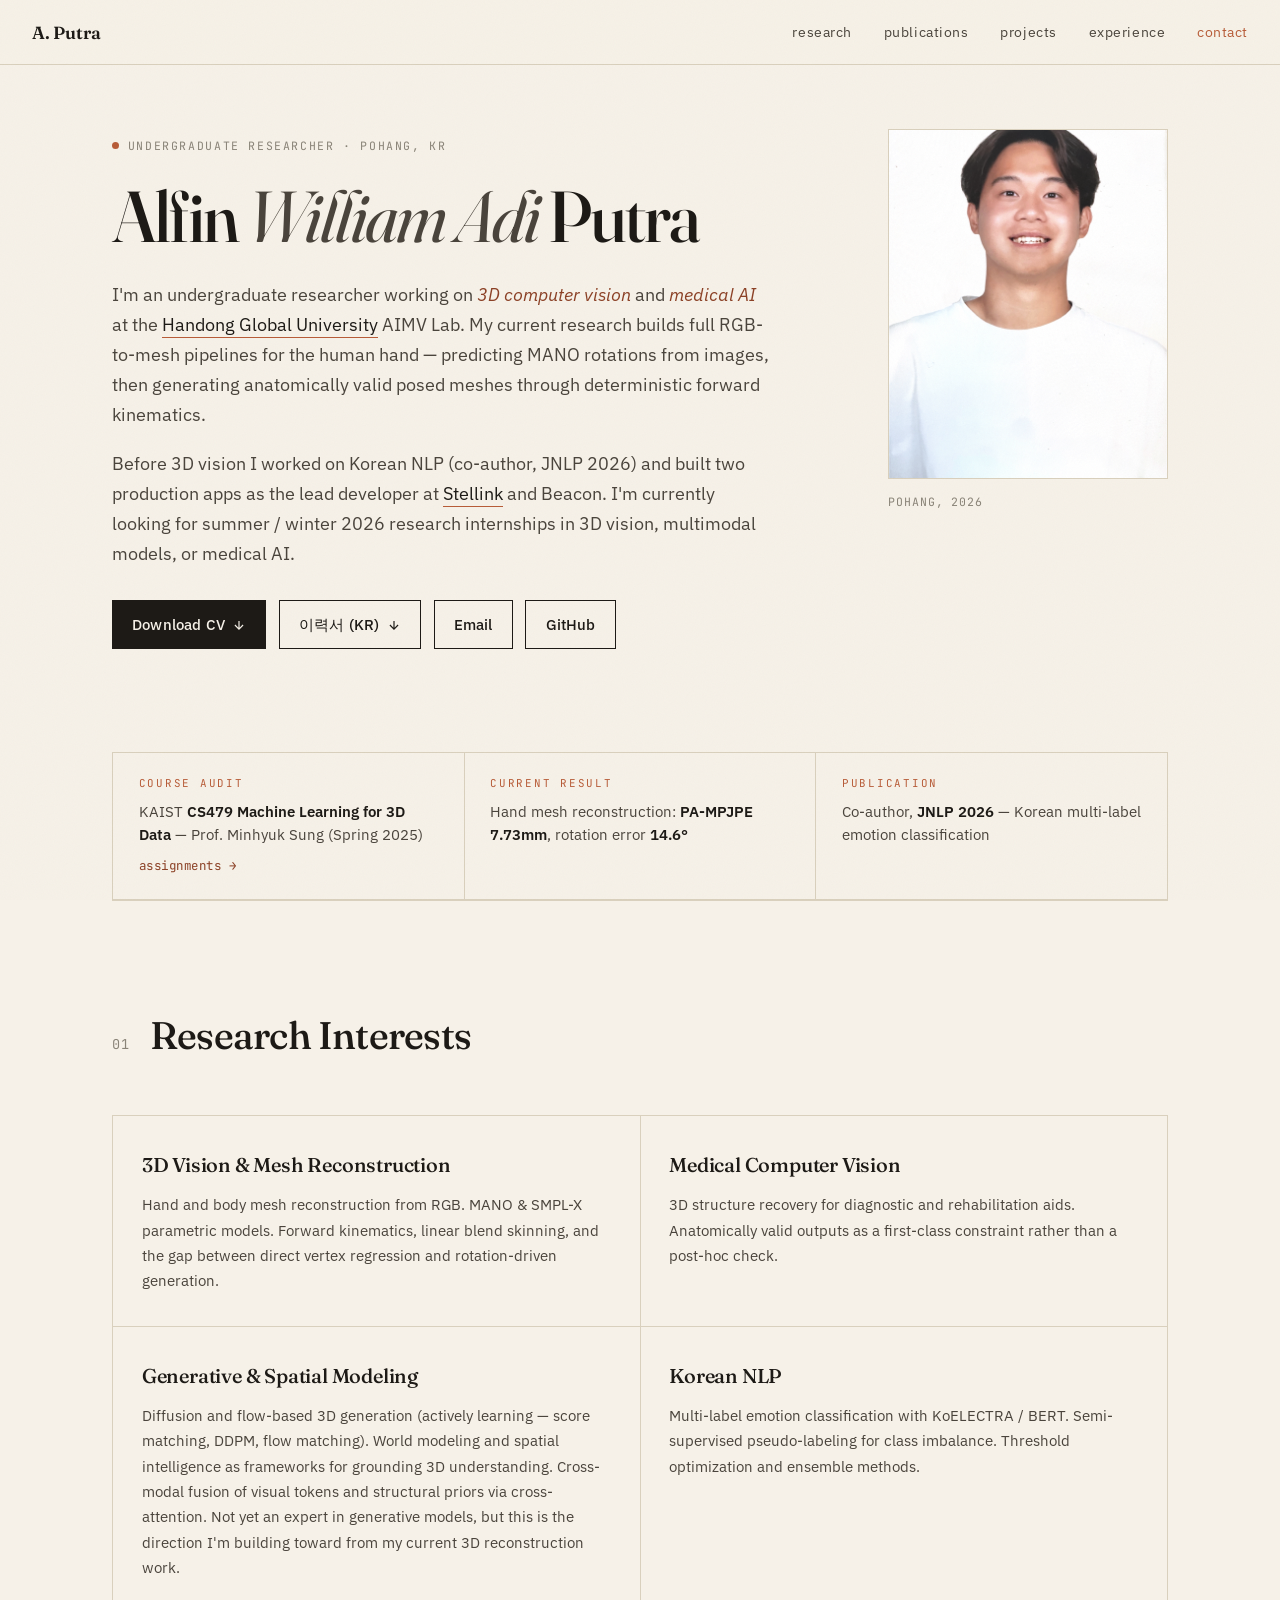
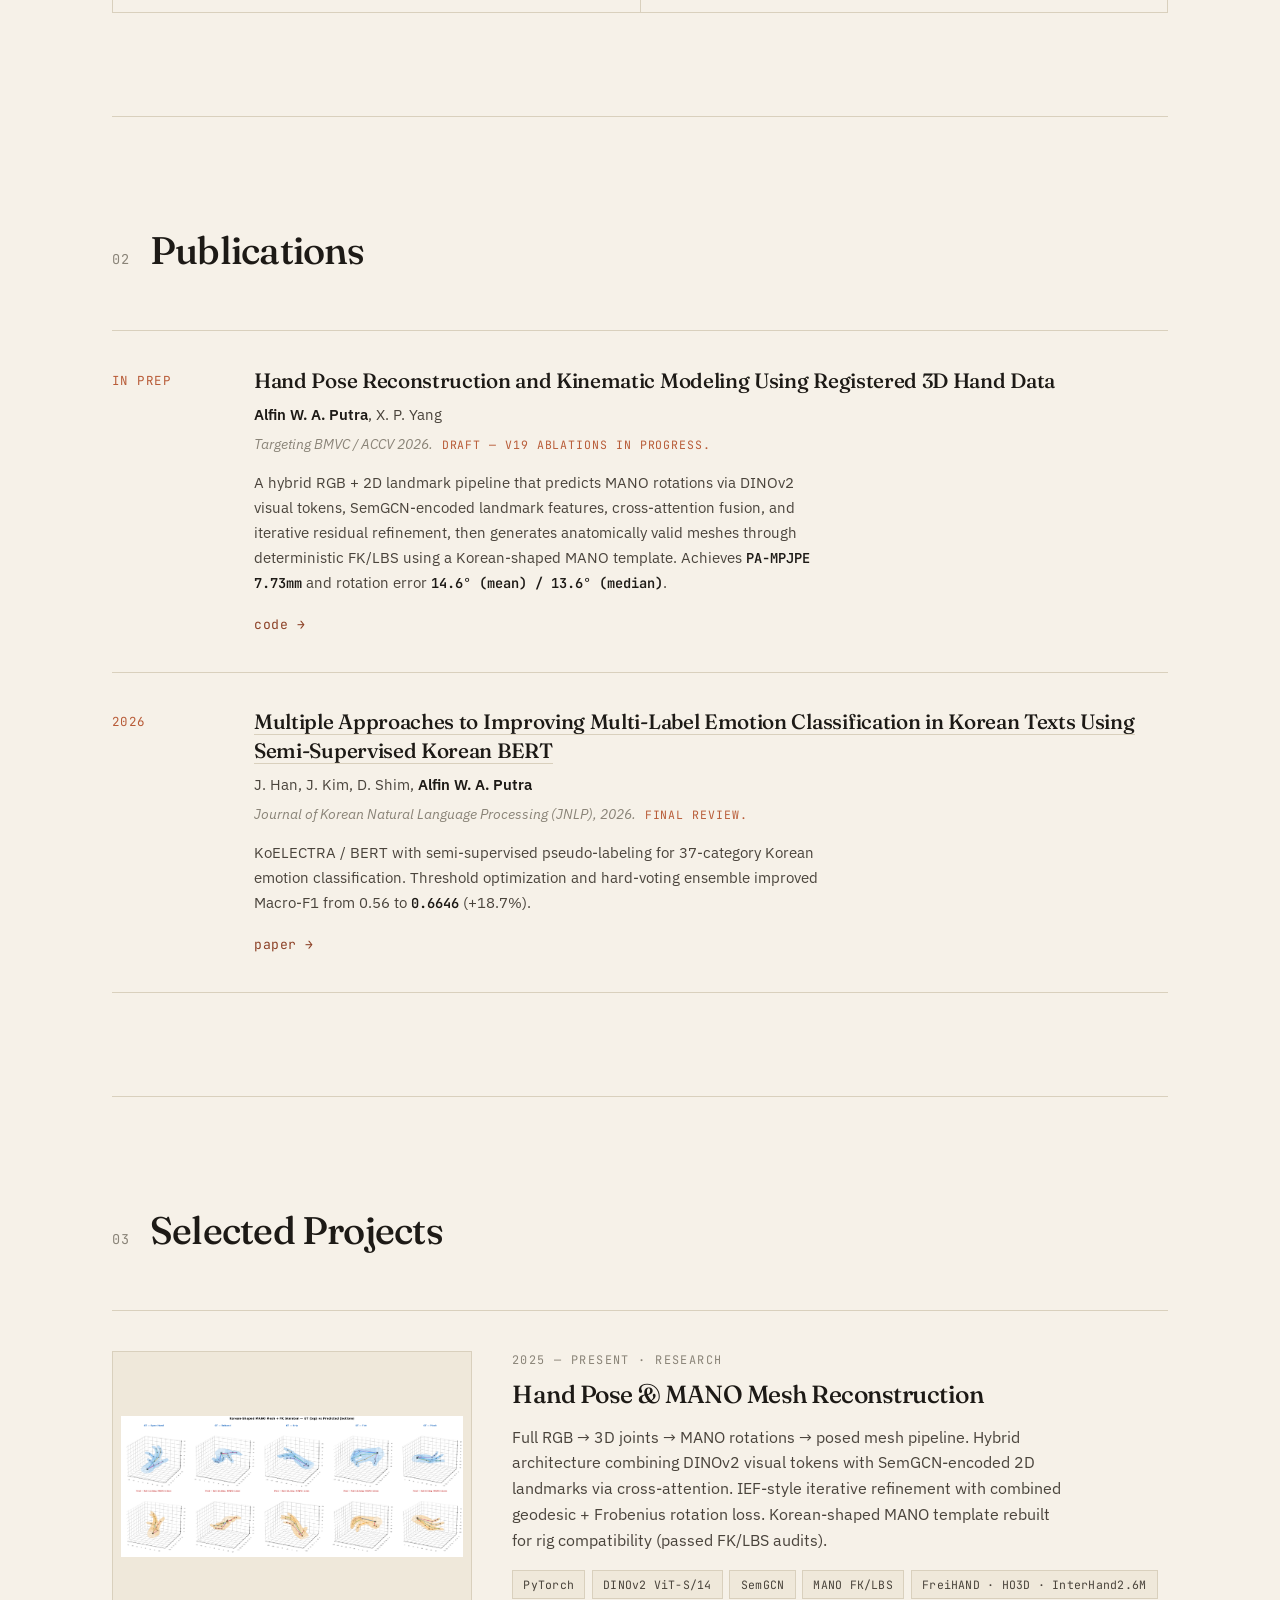
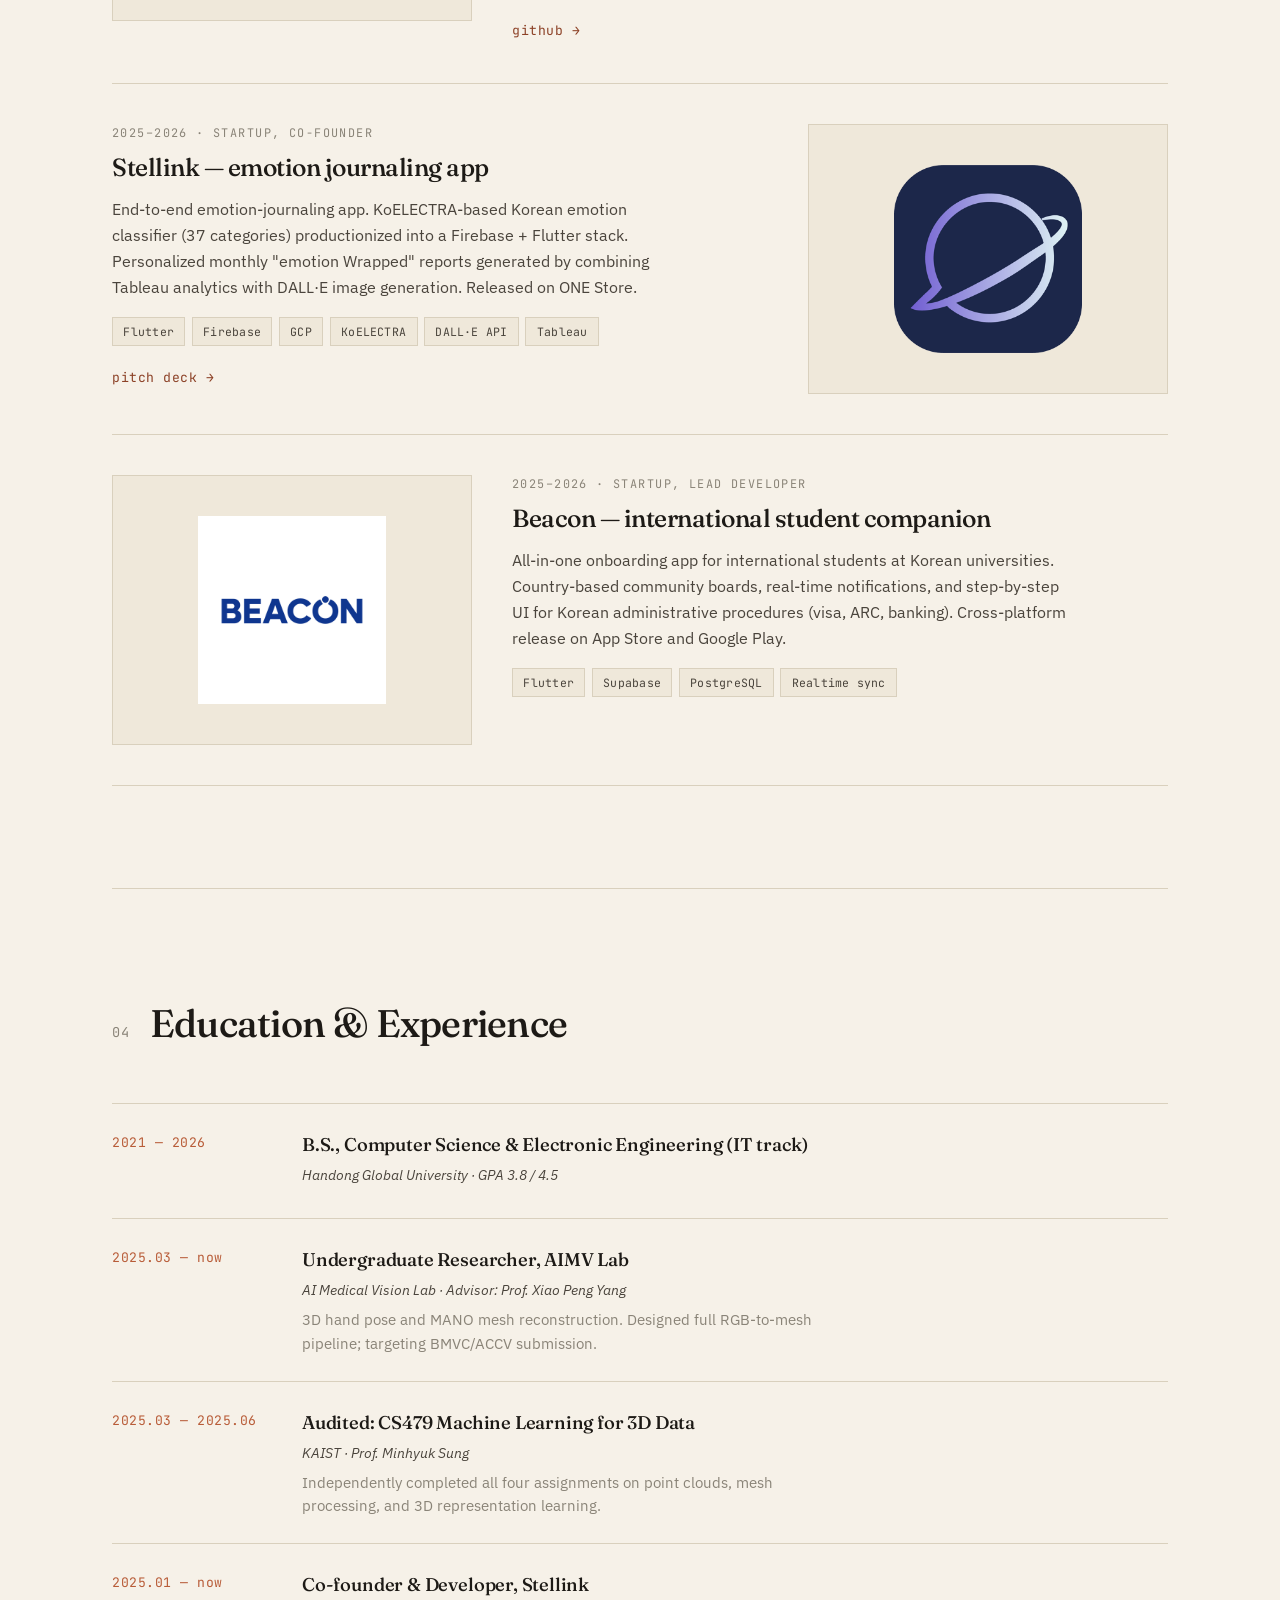
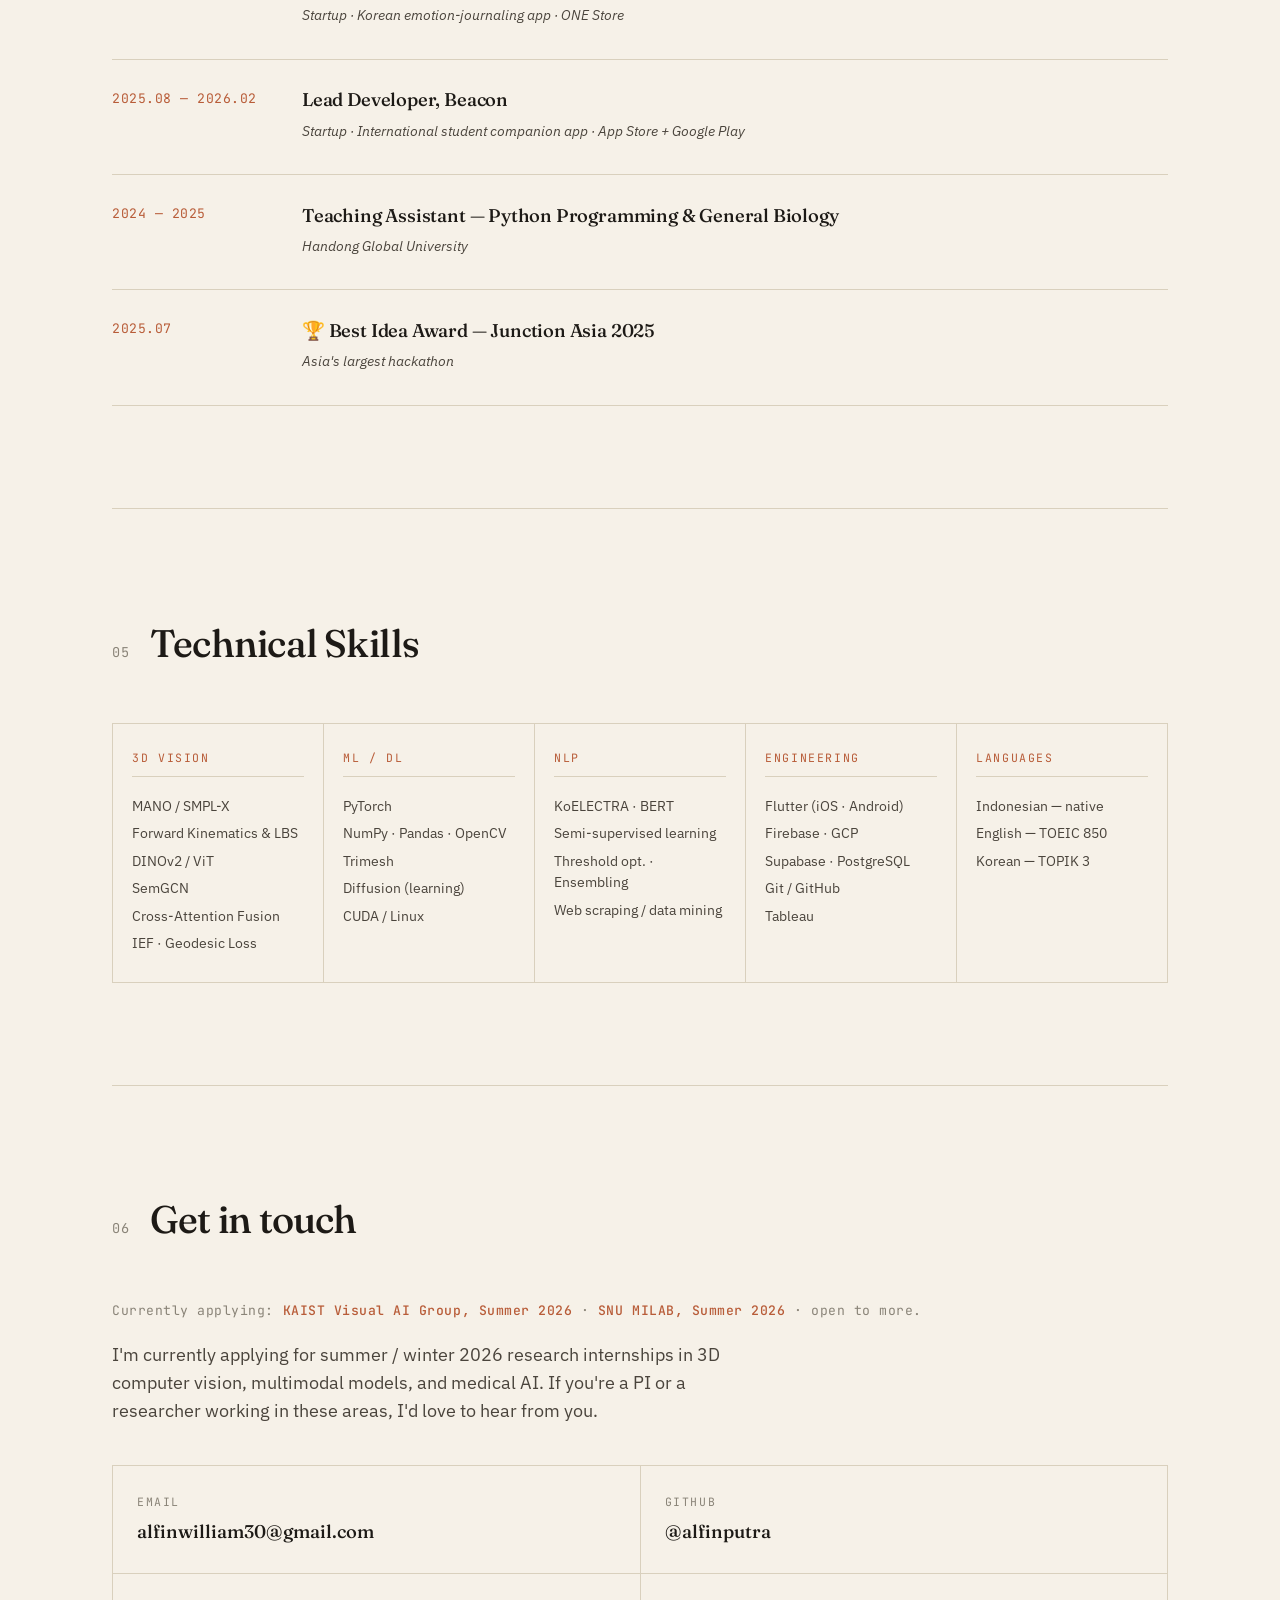
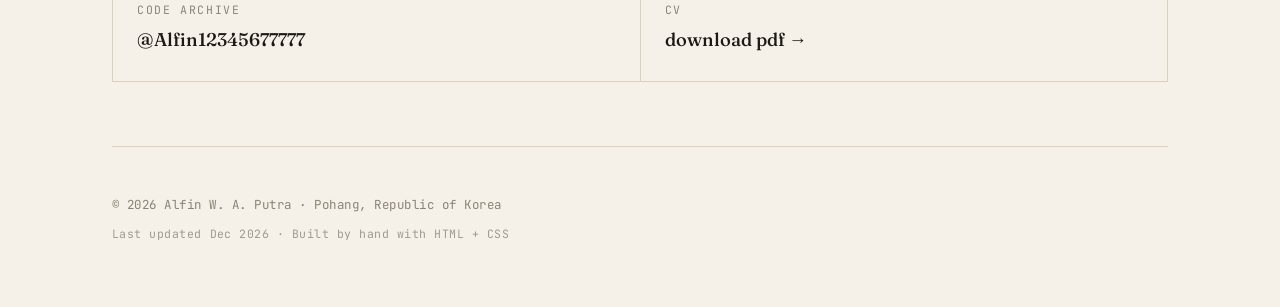
==== index.html @ cf636462 "feat: add og:image (1200x630) and full social preview meta tags Generated warm-paper og:image with n" ====
<!DOCTYPE html>
<html lang="en">
<head>
  <meta charset="UTF-8" />
  <meta name="viewport" content="width=device-width, initial-scale=1.0" />
  <title>Alfin W. A. Putra — 3D Computer Vision Researcher</title>
  <meta name="description" content="Alfin William Adi Putra — undergraduate researcher in 3D computer vision and medical AI at Handong Global University. Currently working on hand pose and MANO mesh reconstruction at the AIMV Lab." />
  <meta name="author" content="Alfin William Adi Putra" />

  <!-- Open Graph / social preview -->
  <meta property="og:title" content="Alfin W. A. Putra — 3D Computer Vision Researcher" />
  <meta property="og:description" content="Undergraduate researcher in 3D computer vision and medical AI at Handong Global University. MANO mesh reconstruction, PA-MPJPE 7.73mm. KAIST CS479 audit. JNLP 2026 co-author." />
  <meta property="og:type" content="website" />
  <meta property="og:url" content="https://alfin12345677777.github.io/cv-website/" />
  <meta property="og:image" content="https://alfin12345677777.github.io/cv-website/assets/img/og-image.png" />
  <meta property="og:image:width" content="1200" />
  <meta property="og:image:height" content="630" />
  <meta name="twitter:card" content="summary_large_image" />
  <meta name="twitter:title" content="Alfin W. A. Putra — 3D Computer Vision Researcher" />
  <meta name="twitter:description" content="Undergraduate researcher in 3D computer vision and medical AI at Handong Global University." />
  <meta name="twitter:image" content="https://alfin12345677777.github.io/cv-website/assets/img/og-image.png" />

  <!-- Favicon -->
  <link rel="icon" type="image/svg+xml" href="assets/img/favicon.svg" />

  <!-- Fonts: editorial serif + refined sans, NOT Inter/Roboto -->
  <link rel="preconnect" href="https://fonts.googleapis.com" />
  <link rel="preconnect" href="https://fonts.gstatic.com" crossorigin />
  <link href="https://fonts.googleapis.com/css2?family=Fraunces:ital,opsz,wght@0,9..144,400;0,9..144,500;0,9..144,600;0,9..144,700;1,9..144,400&family=IBM+Plex+Sans:wght@300;400;500;600&family=JetBrains+Mono:wght@400;500&display=swap" rel="stylesheet" />

  <link rel="stylesheet" href="assets/css/style.css" />
</head>
<body>
  <!-- Decorative grain overlay -->
  <div class="grain" aria-hidden="true"></div>

  <!-- Top nav (sticky, minimal) -->
  <nav class="topnav">
    <a href="#top" class="brand">A.&nbsp;Putra</a>
    <div class="navlinks">
      <a href="#research">Research</a>
      <a href="#publications">Publications</a>
      <a href="#projects">Projects</a>
      <a href="#experience">Experience</a>
      <a href="#contact">Contact</a>
    </div>
  </nav>

  <main id="top">
    <!-- ================== HERO ================== -->
    <section class="hero">
      <div class="hero-grid">
        <div class="hero-text">
          <div class="eyebrow">
            <span class="dot"></span>
            <span>undergraduate researcher · pohang, kr</span>
          </div>
          <h1 class="display-name">
            Alfin <span class="middle">William&nbsp;Adi</span> Putra
          </h1>
          <p class="lede">
            I'm an undergraduate researcher working on <em>3D computer vision</em> and <em>medical AI</em>
            at the <a href="https://www.handong.edu" target="_blank" rel="noopener">Handong Global University</a> AIMV Lab.
            My current research builds full RGB-to-mesh pipelines for the human hand —
            predicting MANO rotations from images, then generating anatomically valid posed meshes through
            deterministic forward kinematics.
          </p>
          <p class="lede">
            Before 3D vision I worked on Korean NLP (co-author, JNLP 2026)
            and built two production apps as the lead developer at <a href="#projects">Stellink</a> and Beacon.
            I'm currently looking for summer / winter 2026 research internships in 3D vision, multimodal models, or medical AI.
          </p>

          <div class="cta-row">
            <a href="assets/cv/Alfin_Putra_CV.pdf" class="cta primary" target="_blank">
              <span>Download CV</span>
              <svg width="14" height="14" viewBox="0 0 24 24" fill="none" stroke="currentColor" stroke-width="2" aria-hidden="true"><path d="M12 5v14M5 12l7 7 7-7"/></svg>
            </a>
            <a href="assets/cv/Alfin_Putra_Resume_KR.pdf" class="cta" download>
              <span>이력서 (KR)</span>
              <svg width="14" height="14" viewBox="0 0 24 24" fill="none" stroke="currentColor" stroke-width="2" aria-hidden="true"><path d="M12 5v14M5 12l7 7 7-7"/></svg>
            </a>
            <a href="mailto:alfinwilliam30@gmail.com" class="cta">Email</a>
            <a href="https://github.com/alfinputra" class="cta" target="_blank" rel="noopener">GitHub</a>
          </div>
        </div>

        <div class="hero-photo">
          <!-- PLACEHOLDER: replace assets/img/portrait.jpg with your actual photo -->
          <div class="portrait-frame">
            <img src="assets/img/portrait.jpg" alt="Portrait of Alfin Putra" onerror="this.style.display='none';this.nextElementSibling.style.display='flex';" />
            <div class="portrait-fallback">
              <span>portrait</span>
              <small>assets/img/portrait.jpg</small>
            </div>
          </div>
          <div class="photo-caption">Pohang, 2026</div>
        </div>
      </div>
    </section>

    <!-- ================== HIGHLIGHTS STRIP ================== -->
    <section class="highlights">
      <div class="highlight">
        <span class="highlight-label">course audit</span>
        <span class="highlight-text">
          KAIST <strong>CS479 Machine Learning for 3D Data</strong>
          — Prof. Minhyuk Sung (Spring 2025)
        </span>
        <a href="https://github.com/Alfin12345677777?tab=repositories" class="highlight-link" target="_blank" rel="noopener">assignments →</a>
      </div>
      <div class="highlight">
        <span class="highlight-label">current result</span>
        <span class="highlight-text">
          Hand mesh reconstruction: <strong>PA-MPJPE 7.73mm</strong>, rotation error <strong>14.6°</strong>
        </span>
      </div>
      <div class="highlight">
        <span class="highlight-label">publication</span>
        <span class="highlight-text">
          Co-author, <strong>JNLP 2026</strong> — Korean multi-label emotion classification
        </span>
      </div>
    </section>

    <!-- ================== RESEARCH INTERESTS ================== -->
    <section id="research" class="section">
      <div class="section-head">
        <span class="section-num">01</span>
        <h2 class="section-title">Research Interests</h2>
      </div>

      <div class="interests-grid">
        <div class="interest">
          <h3>3D Vision &amp; Mesh Reconstruction</h3>
          <p>
            Hand and body mesh reconstruction from RGB. MANO &amp; SMPL-X parametric models.
            Forward kinematics, linear blend skinning, and the gap between
            direct vertex regression and rotation-driven generation.
          </p>
        </div>
        <div class="interest">
          <h3>Medical Computer Vision</h3>
          <p>
            3D structure recovery for diagnostic and rehabilitation aids. Anatomically valid
            outputs as a first-class constraint rather than a post-hoc check.
          </p>
        </div>
        <div class="interest">
          <h3>Generative &amp; Spatial Modeling</h3>
          <p>
            Diffusion and flow-based 3D generation (actively learning — score matching,
            DDPM, flow matching). World modeling and spatial intelligence as frameworks
            for grounding 3D understanding. Cross-modal fusion of visual tokens and
            structural priors via cross-attention. Not yet an expert in generative models,
            but this is the direction I'm building toward from my current 3D reconstruction work.
          </p>
        </div>
        <div class="interest">
          <h3>Korean NLP</h3>
          <p>
            Multi-label emotion classification with KoELECTRA / BERT.
            Semi-supervised pseudo-labeling for class imbalance. Threshold optimization
            and ensemble methods.
          </p>
        </div>
      </div>
    </section>

    <!-- ================== PUBLICATIONS ================== -->
    <section id="publications" class="section">
      <div class="section-head">
        <span class="section-num">02</span>
        <h2 class="section-title">Publications</h2>
      </div>

      <ol class="pub-list">
        <li class="pub">
          <div class="pub-marker">in&nbsp;prep</div>
          <div class="pub-body">
            <h3 class="pub-title">
              Hand Pose Reconstruction and Kinematic Modeling Using Registered 3D Hand Data
            </h3>
            <div class="pub-authors">
              <span class="me">Alfin&nbsp;W.&nbsp;A.&nbsp;Putra</span>, X.&nbsp;P.&nbsp;Yang
            </div>
            <div class="pub-venue">
              Targeting BMVC / ACCV 2026. <span class="status">Draft — v19 ablations in progress.</span>
            </div>
            <p class="pub-abstract">
              A hybrid RGB + 2D landmark pipeline that predicts MANO rotations via DINOv2 visual tokens,
              SemGCN-encoded landmark features, cross-attention fusion, and iterative residual refinement,
              then generates anatomically valid meshes through deterministic FK/LBS using a Korean-shaped MANO template.
              Achieves <strong>PA-MPJPE 7.73mm</strong> and rotation error <strong>14.6° (mean) / 13.6° (median)</strong>.
            </p>
            <div class="pub-links">
              <a href="https://github.com/Alfin12345677777/Hand_pose_project" target="_blank" rel="noopener">code →</a>
            </div>
          </div>
        </li>

        <li class="pub">
          <div class="pub-marker">2026</div>
          <div class="pub-body">
            <h3 class="pub-title">
              <a href="assets/cv/korean-emotion-nlp-paper.pdf" target="_blank" rel="noopener">
                Multiple Approaches to Improving Multi-Label Emotion Classification in Korean Texts Using Semi-Supervised Korean BERT
              </a>
            </h3>
            <div class="pub-authors">
              J.&nbsp;Han, J.&nbsp;Kim, D.&nbsp;Shim, <span class="me">Alfin&nbsp;W.&nbsp;A.&nbsp;Putra</span>
            </div>
            <div class="pub-venue">
              Journal of Korean Natural Language Processing (JNLP), 2026.
              <span class="status">Final review.</span>
            </div>
            <p class="pub-abstract">
              KoELECTRA / BERT with semi-supervised pseudo-labeling for 37-category Korean emotion classification.
              Threshold optimization and hard-voting ensemble improved Macro-F1 from 0.56 to <strong>0.6646</strong> (+18.7%).
            </p>
            <div class="pub-links">
              <a href="assets/cv/korean-emotion-analysis.pdf" target="_blank" rel="noopener">paper →</a>
            </div>
          </div>
        </li>
      </ol>
    </section>

    <!-- ================== PROJECTS ================== -->
    <section id="projects" class="section">
      <div class="section-head">
        <span class="section-num">03</span>
        <h2 class="section-title">Selected Projects</h2>
      </div>

      <div class="proj-list">

        <!-- Project 1: Hand mesh -->
        <article class="proj">
          <div class="proj-media">
            <img src="assets/img/handmesh-comparison.png" alt="Korean-shaped MANO mesh: ground truth vs predicted" class="proj-img" onerror="this.style.display='none';this.nextElementSibling.style.display='flex';" />
            <div class="img-placeholder" style="display:none"><span>mesh comparison</span><small>assets/img/handmesh-comparison.png</small></div>
          </div>
          <div class="proj-body">
            <div class="proj-meta">2025 — present · research</div>
            <h3 class="proj-title">Hand Pose &amp; MANO Mesh Reconstruction</h3>
            <p>
              Full RGB → 3D joints → MANO rotations → posed mesh pipeline. Hybrid architecture
              combining DINOv2 visual tokens with SemGCN-encoded 2D landmarks via cross-attention.
              IEF-style iterative refinement with combined geodesic + Frobenius rotation loss.
              Korean-shaped MANO template rebuilt for rig compatibility (passed FK/LBS audits).
            </p>
            <ul class="proj-stack">
              <li>PyTorch</li><li>DINOv2 ViT-S/14</li><li>SemGCN</li>
              <li>MANO FK/LBS</li><li>FreiHAND · HO3D · InterHand2.6M</li>
            </ul>
            <div class="proj-links">
              <a href="https://github.com/Alfin12345677777/Hand_pose_project" target="_blank" rel="noopener">github →</a>
            </div>
          </div>
        </article>

        <!-- Project 2: Stellink -->
        <article class="proj">
          <div class="proj-media">
            <img src="assets/img/stellink-screens.png" alt="Stellink app logo" class="proj-img proj-img--logo" onerror="this.style.display='none';this.nextElementSibling.style.display='flex';" />
            <div class="img-placeholder" style="display:none"><span>stellink logo</span><small>assets/img/stellink-screens.png</small></div>
          </div>
          <div class="proj-body">
            <div class="proj-meta">2025–2026 · startup, co-founder</div>
            <h3 class="proj-title">Stellink — emotion journaling app</h3>
            <p>
              End-to-end emotion-journaling app. KoELECTRA-based Korean emotion classifier (37 categories)
              productionized into a Firebase + Flutter stack. Personalized monthly "emotion Wrapped"
              reports generated by combining Tableau analytics with DALL·E image generation.
              Released on ONE Store.
            </p>
            <ul class="proj-stack">
              <li>Flutter</li><li>Firebase</li><li>GCP</li><li>KoELECTRA</li><li>DALL·E API</li><li>Tableau</li>
            </ul>
            <div class="proj-links">
              <a href="assets/cv/stellink-startup.pdf" target="_blank" rel="noopener">pitch deck →</a>
            </div>
          </div>
        </article>

        <!-- Project 3: Beacon -->
        <article class="proj">
          <div class="proj-media">
            <img src="assets/img/beacon-screens.png" alt="Beacon app logo" class="proj-img proj-img--logo" onerror="this.style.display='none';this.nextElementSibling.style.display='flex';" />
            <div class="img-placeholder" style="display:none"><span>beacon logo</span><small>assets/img/beacon-screens.png</small></div>
          </div>
          <div class="proj-body">
            <div class="proj-meta">2025–2026 · startup, lead developer</div>
            <h3 class="proj-title">Beacon — international student companion</h3>
            <p>
              All-in-one onboarding app for international students at Korean universities.
              Country-based community boards, real-time notifications, and step-by-step UI for
              Korean administrative procedures (visa, ARC, banking). Cross-platform release on
              App Store and Google Play.
            </p>
            <ul class="proj-stack">
              <li>Flutter</li><li>Supabase</li><li>PostgreSQL</li><li>Realtime sync</li>
            </ul>
          </div>
        </article>

      </div>
    </section>

    <!-- ================== EXPERIENCE / EDUCATION ================== -->
    <section id="experience" class="section">
      <div class="section-head">
        <span class="section-num">04</span>
        <h2 class="section-title">Education &amp; Experience</h2>
      </div>

      <div class="timeline">
        <div class="tl-row">
          <div class="tl-date">2021 — 2026</div>
          <div class="tl-body">
            <h3>B.S., Computer Science &amp; Electronic Engineering (IT track)</h3>
            <div class="tl-org">Handong Global University · GPA 3.8 / 4.5</div>
          </div>
        </div>
        <div class="tl-row">
          <div class="tl-date">2025.03 — now</div>
          <div class="tl-body">
            <h3>Undergraduate Researcher, AIMV Lab</h3>
            <div class="tl-org">AI Medical Vision Lab · Advisor: Prof. Xiao Peng Yang</div>
            <p>3D hand pose and MANO mesh reconstruction. Designed full RGB-to-mesh pipeline; targeting BMVC/ACCV submission.</p>
          </div>
        </div>
        <div class="tl-row">
          <div class="tl-date">2025.03 — 2025.06</div>
          <div class="tl-body">
            <h3>Audited: CS479 Machine Learning for 3D Data</h3>
            <div class="tl-org">KAIST · Prof. Minhyuk Sung</div>
            <p>Independently completed all four assignments on point clouds, mesh processing, and 3D representation learning.</p>
          </div>
        </div>
        <div class="tl-row">
          <div class="tl-date">2025.01 — now</div>
          <div class="tl-body">
            <h3>Co-founder &amp; Developer, Stellink</h3>
            <div class="tl-org">Startup · Korean emotion-journaling app · ONE Store</div>
          </div>
        </div>
        <div class="tl-row">
          <div class="tl-date">2025.08 — 2026.02</div>
          <div class="tl-body">
            <h3>Lead Developer, Beacon</h3>
            <div class="tl-org">Startup · International student companion app · App Store + Google Play</div>
          </div>
        </div>
        <div class="tl-row">
          <div class="tl-date">2024 — 2025</div>
          <div class="tl-body">
            <h3>Teaching Assistant — Python Programming &amp; General Biology</h3>
            <div class="tl-org">Handong Global University</div>
          </div>
        </div>
        <div class="tl-row">
          <div class="tl-date">2025.07</div>
          <div class="tl-body">
            <h3>🏆 Best Idea Award — Junction Asia 2025</h3>
            <div class="tl-org">Asia's largest hackathon</div>
          </div>
        </div>
      </div>
    </section>

    <!-- ================== SKILLS ================== -->
    <section id="skills" class="section">
      <div class="section-head">
        <span class="section-num">05</span>
        <h2 class="section-title">Technical Skills</h2>
      </div>

      <div class="skills-grid">
        <div class="skill-col">
          <div class="skill-label">3D Vision</div>
          <ul>
            <li>MANO / SMPL-X</li>
            <li>Forward Kinematics &amp; LBS</li>
            <li>DINOv2 / ViT</li>
            <li>SemGCN</li>
            <li>Cross-Attention Fusion</li>
            <li>IEF · Geodesic Loss</li>
          </ul>
        </div>
        <div class="skill-col">
          <div class="skill-label">ML / DL</div>
          <ul>
            <li>PyTorch</li>
            <li>NumPy · Pandas · OpenCV</li>
            <li>Trimesh</li>
            <li>Diffusion (learning)</li>
            <li>CUDA / Linux</li>
          </ul>
        </div>
        <div class="skill-col">
          <div class="skill-label">NLP</div>
          <ul>
            <li>KoELECTRA · BERT</li>
            <li>Semi-supervised learning</li>
            <li>Threshold opt. · Ensembling</li>
            <li>Web scraping / data mining</li>
          </ul>
        </div>
        <div class="skill-col">
          <div class="skill-label">Engineering</div>
          <ul>
            <li>Flutter (iOS · Android)</li>
            <li>Firebase · GCP</li>
            <li>Supabase · PostgreSQL</li>
            <li>Git / GitHub</li>
            <li>Tableau</li>
          </ul>
        </div>
        <div class="skill-col">
          <div class="skill-label">Languages</div>
          <ul>
            <li>Indonesian — native</li>
            <li>English — TOEIC 850</li>
            <li>Korean — TOPIK 3</li>
          </ul>
        </div>
      </div>
    </section>

    <!-- ================== CONTACT ================== -->
    <section id="contact" class="section section-contact">
      <div class="section-head">
        <span class="section-num">06</span>
        <h2 class="section-title">Get in touch</h2>
      </div>

      <p class="contact-status">
        Currently applying: <strong>KAIST Visual AI Group, Summer 2026</strong> ·
        <strong>SNU MILAB, Summer 2026</strong> · open to more.
      </p>

      <p class="contact-lede">
        I'm currently applying for summer / winter 2026 research internships in 3D computer vision,
        multimodal models, and medical AI. If you're a PI or a researcher working in these areas,
        I'd love to hear from you.
      </p>

      <div class="contact-grid">
        <a href="mailto:alfinwilliam30@gmail.com" class="contact-card">
          <span class="label">email</span>
          <span class="value">alfinwilliam30@gmail.com</span>
        </a>
        <a href="https://github.com/alfinputra" target="_blank" rel="noopener" class="contact-card">
          <span class="label">github</span>
          <span class="value">@alfinputra</span>
        </a>
        <a href="https://github.com/Alfin12345677777" target="_blank" rel="noopener" class="contact-card">
          <span class="label">code archive</span>
          <span class="value">@Alfin12345677777</span>
        </a>
        <a href="assets/cv/Alfin_Putra_CV.pdf" target="_blank" class="contact-card">
          <span class="label">cv</span>
          <span class="value">download pdf →</span>
        </a>
      </div>
    </section>

    <footer class="footer">
      <div>© 2026 Alfin W. A. Putra · Pohang, Republic of Korea</div>
      <div class="footer-sub">Last updated <span id="last-updated">May 2026</span> · Built by hand with HTML + CSS</div>
    </footer>
  </main>

  <script src="assets/js/script.js"></script>
</body>
</html>
---- assets/css/style.css ----
/* ============================================================
   Alfin Putra — academic CV site
   aesthetic: editorial / refined minimalism / paper-warm
   ============================================================ */

:root {
  /* warm paper background, deep ink text */
  --bg: #f6f1e8;            /* warm off-white, like aged paper */
  --bg-alt: #efe8da;        /* slightly darker section bg */
  --ink: #1d1a16;           /* near-black ink */
  --ink-soft: #4a443c;
  --ink-mute: #8a8478;
  --rule: #d9d0bd;

  /* single grounded accent — deep terracotta, NOT corporate blue */
  --accent: #b85c38;
  --accent-deep: #8c4126;

  /* type */
  --serif: 'Fraunces', 'Times New Roman', Georgia, serif;
  --sans: 'IBM Plex Sans', -apple-system, system-ui, sans-serif;
  --mono: 'JetBrains Mono', 'Courier New', monospace;

  /* spacing */
  --section-pad: clamp(4rem, 8vw, 7rem);
  --content-max: 1120px;
}

/* ============================================================
   reset & base
   ============================================================ */
* { margin: 0; padding: 0; box-sizing: border-box; }
html { scroll-behavior: smooth; }
body {
  font-family: var(--sans);
  font-weight: 400;
  font-size: 17px;
  line-height: 1.65;
  color: var(--ink);
  background: var(--bg);
  -webkit-font-smoothing: antialiased;
  -moz-osx-font-smoothing: grayscale;
  font-feature-settings: 'kern' 1, 'liga' 1;
}

a {
  color: var(--accent-deep);
  text-decoration: none;
  text-underline-offset: 3px;
  text-decoration-thickness: 1px;
  transition: color .2s ease, text-decoration-color .2s ease;
}
a:hover {
  color: var(--accent);
  text-decoration: underline;
}

em {
  font-style: italic;
  color: var(--accent-deep);
}

/* ============================================================
   grain overlay — subtle paper texture
   ============================================================ */
.grain {
  position: fixed;
  inset: 0;
  pointer-events: none;
  opacity: .035;
  z-index: 9999;
  background-image: url("data:image/svg+xml;utf8,<svg xmlns='http://www.w3.org/2000/svg' width='200' height='200'><filter id='n'><feTurbulence type='fractalNoise' baseFrequency='0.9' numOctaves='3'/></filter><rect width='200' height='200' filter='url(%23n)' opacity='1'/></svg>");
  mix-blend-mode: multiply;
}

/* ============================================================
   nav
   ============================================================ */
.topnav {
  position: sticky;
  top: 0;
  z-index: 100;
  display: flex;
  align-items: center;
  justify-content: space-between;
  padding: 1.1rem 2rem;
  background: rgba(246, 241, 232, .92);
  backdrop-filter: saturate(180%) blur(10px);
  border-bottom: 1px solid var(--rule);
}
.brand {
  font-family: var(--serif);
  font-weight: 600;
  font-size: 1.1rem;
  letter-spacing: -0.01em;
  color: var(--ink);
}
.brand:hover { color: var(--accent); text-decoration: none; }
.navlinks {
  display: flex;
  gap: 2rem;
}
.navlinks a {
  font-size: .85rem;
  color: var(--ink-soft);
  letter-spacing: .04em;
  text-transform: lowercase;
}
.navlinks a:hover { color: var(--accent); text-decoration: none; }

@media (max-width: 720px) {
  .navlinks { display: none; }
  .topnav { padding: 1rem 1.25rem; }
}

/* ============================================================
   hero
   ============================================================ */
main {
  max-width: var(--content-max);
  margin: 0 auto;
  padding: 0 2rem;
}
@media (max-width: 720px) {
  main { padding: 0 1.25rem; }
}

.hero {
  padding-top: 4rem;
  padding-bottom: var(--section-pad);
}

/* ============================================================
   highlights strip (below hero, above research)
   ============================================================ */
.highlights {
  display: grid;
  grid-template-columns: repeat(3, 1fr);
  border-top: 1px solid var(--rule);
  border-left: 1px solid var(--rule);
  margin-bottom: 0;
}
.highlight {
  display: flex;
  flex-direction: column;
  gap: .45rem;
  padding: 1.4rem 1.6rem;
  border-right: 1px solid var(--rule);
  border-bottom: 1px solid var(--rule);
}
.highlight-label {
  font-family: var(--mono);
  font-size: .68rem;
  letter-spacing: .16em;
  text-transform: uppercase;
  color: var(--accent);
}
.highlight-text {
  font-size: .96rem;
  color: var(--ink-soft);
  line-height: 1.5;
}
.highlight-text strong {
  font-weight: 600;
  color: var(--ink);
}
.highlight-link {
  font-family: var(--mono);
  font-size: .78rem;
  letter-spacing: .04em;
  margin-top: .2rem;
}
@media (max-width: 720px) {
  .highlights { grid-template-columns: 1fr; }
}
.hero-grid {
  display: grid;
  grid-template-columns: 1fr 280px;
  gap: 3.5rem;
  align-items: start;
}
@media (max-width: 860px) {
  .hero-grid {
    grid-template-columns: 1fr;
    gap: 2rem;
  }
}

.eyebrow {
  display: inline-flex;
  align-items: center;
  gap: .55rem;
  font-family: var(--mono);
  font-size: .72rem;
  letter-spacing: .14em;
  color: var(--ink-mute);
  text-transform: uppercase;
  margin-bottom: 1.6rem;
}
.dot {
  width: 7px;
  height: 7px;
  border-radius: 50%;
  background: var(--accent);
  display: inline-block;
  animation: pulse 2.4s ease-in-out infinite;
}
@keyframes pulse {
  0%, 100% { opacity: 1; transform: scale(1); }
  50% { opacity: .5; transform: scale(.85); }
}

.display-name {
  font-family: var(--serif);
  font-weight: 500;
  font-size: clamp(2.7rem, 6vw, 4.5rem);
  line-height: 0.98;
  letter-spacing: -0.03em;
  color: var(--ink);
  margin-bottom: 1.8rem;
  font-variation-settings: 'opsz' 144;
}
.display-name .middle {
  font-style: italic;
  font-weight: 400;
  color: var(--ink-soft);
}

.lede {
  font-size: 1.1rem;
  line-height: 1.7;
  color: var(--ink-soft);
  margin-bottom: 1.2rem;
  max-width: 60ch;
}
.lede a {
  color: var(--ink);
  border-bottom: 1px solid var(--accent);
  padding-bottom: 1px;
}
.lede a:hover {
  color: var(--accent);
  text-decoration: none;
}

.cta-row {
  display: flex;
  gap: .8rem;
  margin-top: 2rem;
  flex-wrap: wrap;
}
.cta {
  display: inline-flex;
  align-items: center;
  gap: .45rem;
  padding: .7rem 1.2rem;
  font-family: var(--sans);
  font-size: .92rem;
  font-weight: 500;
  letter-spacing: .01em;
  color: var(--ink);
  border: 1px solid var(--ink);
  background: transparent;
  border-radius: 0;
  transition: all .2s ease;
}
.cta:hover {
  background: var(--ink);
  color: var(--bg);
  text-decoration: none;
}
.cta.primary {
  background: var(--ink);
  color: var(--bg);
}
.cta.primary:hover {
  background: var(--accent);
  border-color: var(--accent);
}

/* portrait */
.hero-photo {
  display: flex;
  flex-direction: column;
  align-items: flex-start;
}
.portrait-frame {
  width: 100%;
  aspect-ratio: 4/5;
  position: relative;
  overflow: hidden;
  border: 1px solid var(--rule);
  background: var(--bg-alt);
}
.portrait-frame img {
  width: 100%;
  height: 100%;
  object-fit: cover;
  display: block;
  filter: grayscale(0.15) contrast(1.02);
}
.portrait-fallback {
  display: none;
  width: 100%;
  height: 100%;
  align-items: center;
  justify-content: center;
  flex-direction: column;
  gap: .35rem;
  color: var(--ink-mute);
  font-family: var(--mono);
  font-size: .8rem;
  background: repeating-linear-gradient(
    45deg,
    var(--bg-alt),
    var(--bg-alt) 10px,
    var(--rule) 10px,
    var(--rule) 11px
  );
}
.portrait-fallback small {
  font-size: .68rem;
  opacity: .7;
}
.photo-caption {
  margin-top: .8rem;
  font-family: var(--mono);
  font-size: .72rem;
  letter-spacing: .08em;
  color: var(--ink-mute);
  text-transform: uppercase;
}

/* ============================================================
   sections
   ============================================================ */
.section {
  padding: var(--section-pad) 0;
  border-top: 1px solid var(--rule);
}
.section-head {
  display: flex;
  align-items: baseline;
  gap: 1.2rem;
  margin-bottom: 3rem;
}
.section-num {
  font-family: var(--mono);
  font-size: .85rem;
  color: var(--ink-mute);
  letter-spacing: .1em;
}
.section-title {
  font-family: var(--serif);
  font-weight: 500;
  font-size: clamp(1.7rem, 3vw, 2.4rem);
  letter-spacing: -0.02em;
  color: var(--ink);
}

/* ============================================================
   01 — research interests
   ============================================================ */
.interests-grid {
  display: grid;
  grid-template-columns: repeat(2, 1fr);
  gap: 0;
  border-top: 1px solid var(--rule);
  border-left: 1px solid var(--rule);
}
.interest {
  padding: 2rem 1.8rem;
  border-right: 1px solid var(--rule);
  border-bottom: 1px solid var(--rule);
  background: transparent;
  transition: background .25s ease;
}
.interest:hover {
  background: var(--bg-alt);
}
.interest h3 {
  font-family: var(--serif);
  font-weight: 500;
  font-size: 1.25rem;
  margin-bottom: .7rem;
  letter-spacing: -0.01em;
}
.interest p {
  font-size: .96rem;
  color: var(--ink-soft);
  line-height: 1.65;
}
@media (max-width: 720px) {
  .interests-grid { grid-template-columns: 1fr; }
}

/* ============================================================
   02 — publications
   ============================================================ */
.pub-list {
  list-style: none;
  padding: 0;
}
.pub {
  display: grid;
  grid-template-columns: 110px 1fr;
  gap: 2rem;
  padding: 2.2rem 0;
  border-top: 1px solid var(--rule);
}
.pub:last-child {
  border-bottom: 1px solid var(--rule);
}
.pub-marker {
  font-family: var(--mono);
  font-size: .78rem;
  letter-spacing: .12em;
  color: var(--accent);
  text-transform: uppercase;
  padding-top: .25rem;
}
.pub-title {
  font-family: var(--serif);
  font-weight: 500;
  font-size: 1.3rem;
  letter-spacing: -0.015em;
  line-height: 1.35;
  margin-bottom: .55rem;
  color: var(--ink);
}
.pub-authors {
  font-size: .92rem;
  color: var(--ink-soft);
  margin-bottom: .35rem;
}
.pub-authors .me {
  font-weight: 600;
  color: var(--ink);
}
.pub-venue {
  font-family: var(--sans);
  font-size: .88rem;
  font-style: italic;
  color: var(--ink-mute);
  margin-bottom: .85rem;
}
.pub-venue .status {
  font-style: normal;
  font-family: var(--mono);
  font-size: .72rem;
  letter-spacing: .08em;
  text-transform: uppercase;
  color: var(--accent);
  margin-left: .35rem;
}
.pub-abstract {
  font-size: .95rem;
  color: var(--ink-soft);
  line-height: 1.65;
  max-width: 64ch;
  margin-bottom: .85rem;
}
.pub-abstract strong {
  font-weight: 600;
  color: var(--ink);
  font-family: var(--mono);
  font-size: .9em;
}
.pub-title a {
  color: var(--ink);
  text-decoration: none;
  border-bottom: 1px solid var(--rule);
  transition: border-color .2s ease, color .2s ease;
}
.pub-title a:hover {
  color: var(--accent);
  border-color: var(--accent);
  text-decoration: none;
}

.pub-links a {
  font-family: var(--mono);
  font-size: .82rem;
  letter-spacing: .04em;
  margin-right: 1.2rem;
}

@media (max-width: 720px) {
  .pub { grid-template-columns: 1fr; gap: .6rem; }
  .pub-marker { font-size: .72rem; }
}

/* ============================================================
   03 — projects
   ============================================================ */
.proj-list {
  display: flex;
  flex-direction: column;
  gap: 0;
}
.proj {
  display: grid;
  grid-template-columns: 360px 1fr;
  gap: 2.5rem;
  padding: 2.5rem 0;
  border-top: 1px solid var(--rule);
  align-items: start;
}
.proj:last-child {
  border-bottom: 1px solid var(--rule);
}
.proj:nth-child(even) {
  grid-template-columns: 1fr 360px;
}
.proj:nth-child(even) .proj-media {
  order: 2;
}
.proj-media {
  width: 100%;
}
.img-placeholder {
  width: 100%;
  aspect-ratio: 4/3;
  background: var(--bg-alt);
  border: 1px solid var(--rule);
  display: flex;
  flex-direction: column;
  align-items: center;
  justify-content: center;
  gap: .35rem;
  color: var(--ink-mute);
  font-family: var(--mono);
  font-size: .82rem;
  letter-spacing: .04em;
  text-transform: uppercase;
  background-image: repeating-linear-gradient(
    -45deg,
    transparent,
    transparent 18px,
    rgba(217, 208, 189, .35) 18px,
    rgba(217, 208, 189, .35) 19px
  );
}
.img-placeholder small {
  font-size: .65rem;
  text-transform: none;
  opacity: .7;
  letter-spacing: 0;
}

.proj-meta {
  font-family: var(--mono);
  font-size: .74rem;
  letter-spacing: .12em;
  color: var(--ink-mute);
  text-transform: uppercase;
  margin-bottom: .6rem;
}
.proj-title {
  font-family: var(--serif);
  font-weight: 500;
  font-size: 1.55rem;
  letter-spacing: -0.02em;
  line-height: 1.2;
  margin-bottom: .9rem;
  color: var(--ink);
}
.proj-body p {
  font-size: .98rem;
  color: var(--ink-soft);
  line-height: 1.65;
  margin-bottom: 1rem;
  max-width: 56ch;
}
.proj-stack {
  list-style: none;
  display: flex;
  flex-wrap: wrap;
  gap: .4rem;
  margin-bottom: 1rem;
}
.proj-stack li {
  font-family: var(--mono);
  font-size: .72rem;
  padding: .25rem .65rem;
  background: var(--bg-alt);
  color: var(--ink-soft);
  border: 1px solid var(--rule);
  letter-spacing: .02em;
}
.proj-links a {
  font-family: var(--mono);
  font-size: .82rem;
  letter-spacing: .04em;
  margin-right: 1.2rem;
}

.proj-img {
  width: 100%;
  aspect-ratio: 4/3;
  object-fit: contain;
  background: var(--bg-alt);
  border: 1px solid var(--rule);
  display: block;
  padding: .5rem;
}
.proj-img--logo {
  object-fit: contain;
  padding: 2.5rem;
}

@media (max-width: 860px) {
  .proj, .proj:nth-child(even) {
    grid-template-columns: 1fr;
    gap: 1.5rem;
  }
  .proj:nth-child(even) .proj-media { order: 0; }
}

/* ============================================================
   04 — timeline
   ============================================================ */
.timeline {
  display: flex;
  flex-direction: column;
}
.tl-row {
  display: grid;
  grid-template-columns: 150px 1fr;
  gap: 2.5rem;
  padding: 1.6rem 0;
  border-top: 1px solid var(--rule);
}
.tl-row:last-child {
  border-bottom: 1px solid var(--rule);
}
.tl-date {
  font-family: var(--mono);
  font-size: .82rem;
  letter-spacing: .04em;
  color: var(--accent);
  padding-top: .15rem;
}
.tl-body h3 {
  font-family: var(--serif);
  font-weight: 500;
  font-size: 1.15rem;
  letter-spacing: -0.01em;
  margin-bottom: .25rem;
  color: var(--ink);
}
.tl-org {
  font-size: .88rem;
  font-style: italic;
  color: var(--ink-soft);
  margin-bottom: .35rem;
}
.tl-body p {
  font-size: .92rem;
  color: var(--ink-mute);
  line-height: 1.6;
  max-width: 60ch;
}

@media (max-width: 720px) {
  .tl-row { grid-template-columns: 1fr; gap: .35rem; }
  .tl-date { font-size: .76rem; }
}

/* ============================================================
   05 — skills
   ============================================================ */
.skills-grid {
  display: grid;
  grid-template-columns: repeat(5, 1fr);
  gap: 0;
  border-top: 1px solid var(--rule);
  border-left: 1px solid var(--rule);
}
.skill-col {
  padding: 1.5rem 1.2rem;
  border-right: 1px solid var(--rule);
  border-bottom: 1px solid var(--rule);
}
.skill-label {
  font-family: var(--mono);
  font-size: .72rem;
  letter-spacing: .14em;
  color: var(--accent);
  text-transform: uppercase;
  margin-bottom: 1rem;
  padding-bottom: .55rem;
  border-bottom: 1px solid var(--rule);
}
.skill-col ul {
  list-style: none;
}
.skill-col li {
  font-size: .88rem;
  color: var(--ink-soft);
  padding: .2rem 0;
  line-height: 1.5;
}

@media (max-width: 960px) {
  .skills-grid { grid-template-columns: repeat(2, 1fr); }
}
@media (max-width: 480px) {
  .skills-grid { grid-template-columns: 1fr; }
}

/* ============================================================
   06 — contact
   ============================================================ */
.section-contact {
  padding-bottom: 4rem;
}
.contact-status {
  font-family: var(--mono);
  font-size: .82rem;
  letter-spacing: .04em;
  color: var(--ink-mute);
  margin-bottom: 1.2rem;
}
.contact-status strong {
  color: var(--accent);
  font-weight: 500;
}
.contact-lede {
  font-size: 1.1rem;
  color: var(--ink-soft);
  line-height: 1.6;
  max-width: 60ch;
  margin-bottom: 2.5rem;
}
.contact-grid {
  display: grid;
  grid-template-columns: repeat(2, 1fr);
  gap: 0;
  border-top: 1px solid var(--rule);
  border-left: 1px solid var(--rule);
}
.contact-card {
  display: flex;
  flex-direction: column;
  gap: .4rem;
  padding: 1.6rem 1.5rem;
  border-right: 1px solid var(--rule);
  border-bottom: 1px solid var(--rule);
  transition: background .2s ease;
  color: inherit;
}
.contact-card:hover {
  background: var(--bg-alt);
  text-decoration: none;
}
.contact-card .label {
  font-family: var(--mono);
  font-size: .72rem;
  letter-spacing: .14em;
  color: var(--ink-mute);
  text-transform: uppercase;
}
.contact-card .value {
  font-family: var(--serif);
  font-size: 1.15rem;
  font-weight: 500;
  color: var(--ink);
}
.contact-card:hover .value {
  color: var(--accent);
}

@media (max-width: 600px) {
  .contact-grid { grid-template-columns: 1fr; }
}

/* ============================================================
   footer
   ============================================================ */
.footer {
  padding: 3rem 0 4rem;
  border-top: 1px solid var(--rule);
  font-family: var(--mono);
  font-size: .78rem;
  color: var(--ink-mute);
  letter-spacing: .04em;
  display: flex;
  flex-direction: column;
  gap: .5rem;
}
.footer-sub {
  font-size: .72rem;
  opacity: .8;
}

/* ============================================================
   page-load reveal
   ============================================================ */
.hero-text > * {
  opacity: 0;
  transform: translateY(8px);
  animation: rise .8s ease forwards;
}
.hero-text .eyebrow { animation-delay: .05s; }
.hero-text .display-name { animation-delay: .15s; }
.hero-text .lede:nth-of-type(1) { animation-delay: .3s; }
.hero-text .lede:nth-of-type(2) { animation-delay: .42s; }
.hero-text .cta-row { animation-delay: .54s; }
.hero-photo {
  opacity: 0;
  animation: rise 1s ease .35s forwards;
}
@keyframes rise {
  to { opacity: 1; transform: translateY(0); }
}

/* sections reveal on scroll */
.section {
  opacity: 0;
  transform: translateY(20px);
  transition: opacity .8s ease, transform .8s ease;
}
.section.is-visible {
  opacity: 1;
  transform: translateY(0);
}

/* ============================================================
   selection
   ============================================================ */
::selection {
  background: var(--accent);
  color: var(--bg);
}

/* ============================================================
   print (so the page also prints nicely)
   ============================================================ */
@media print {
  .topnav, .grain, .cta-row, .hero-photo, .photo-caption { display: none; }
  body { background: white; color: black; }
  .section { page-break-inside: avoid; }
}
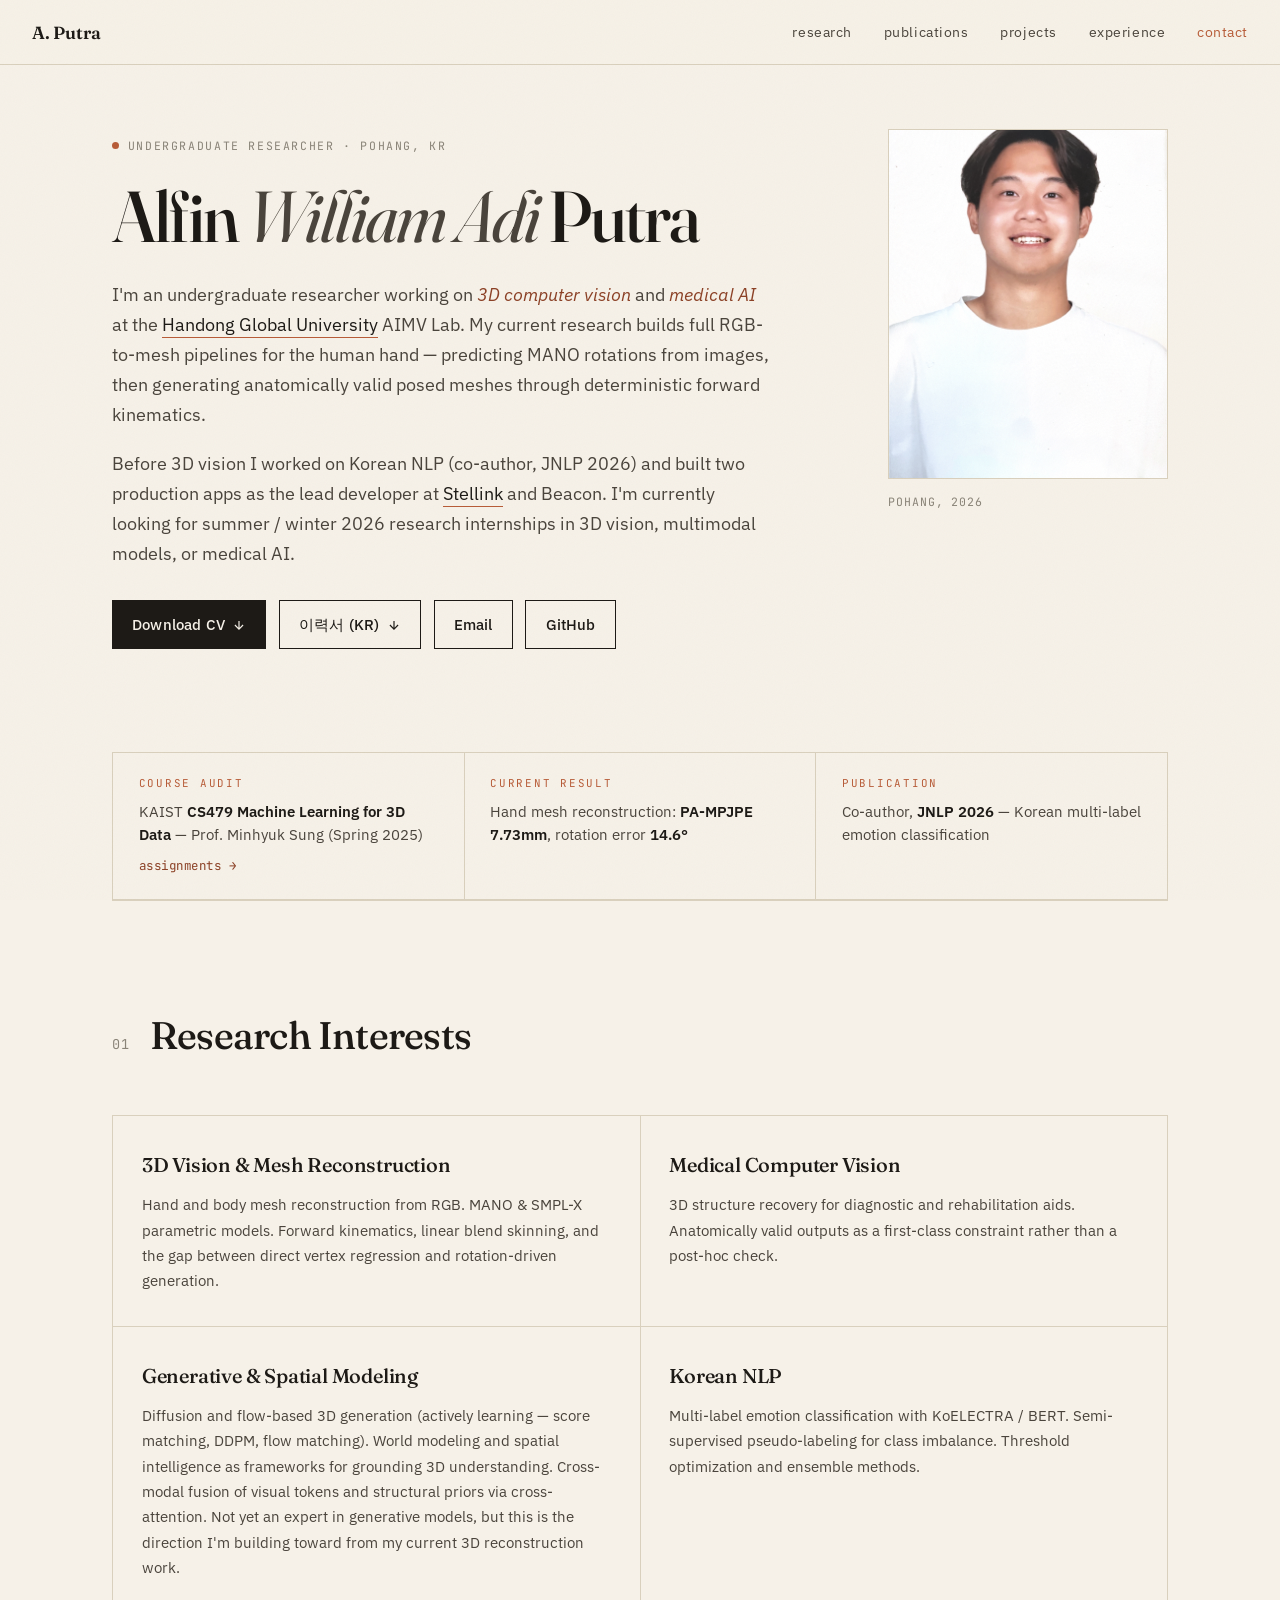
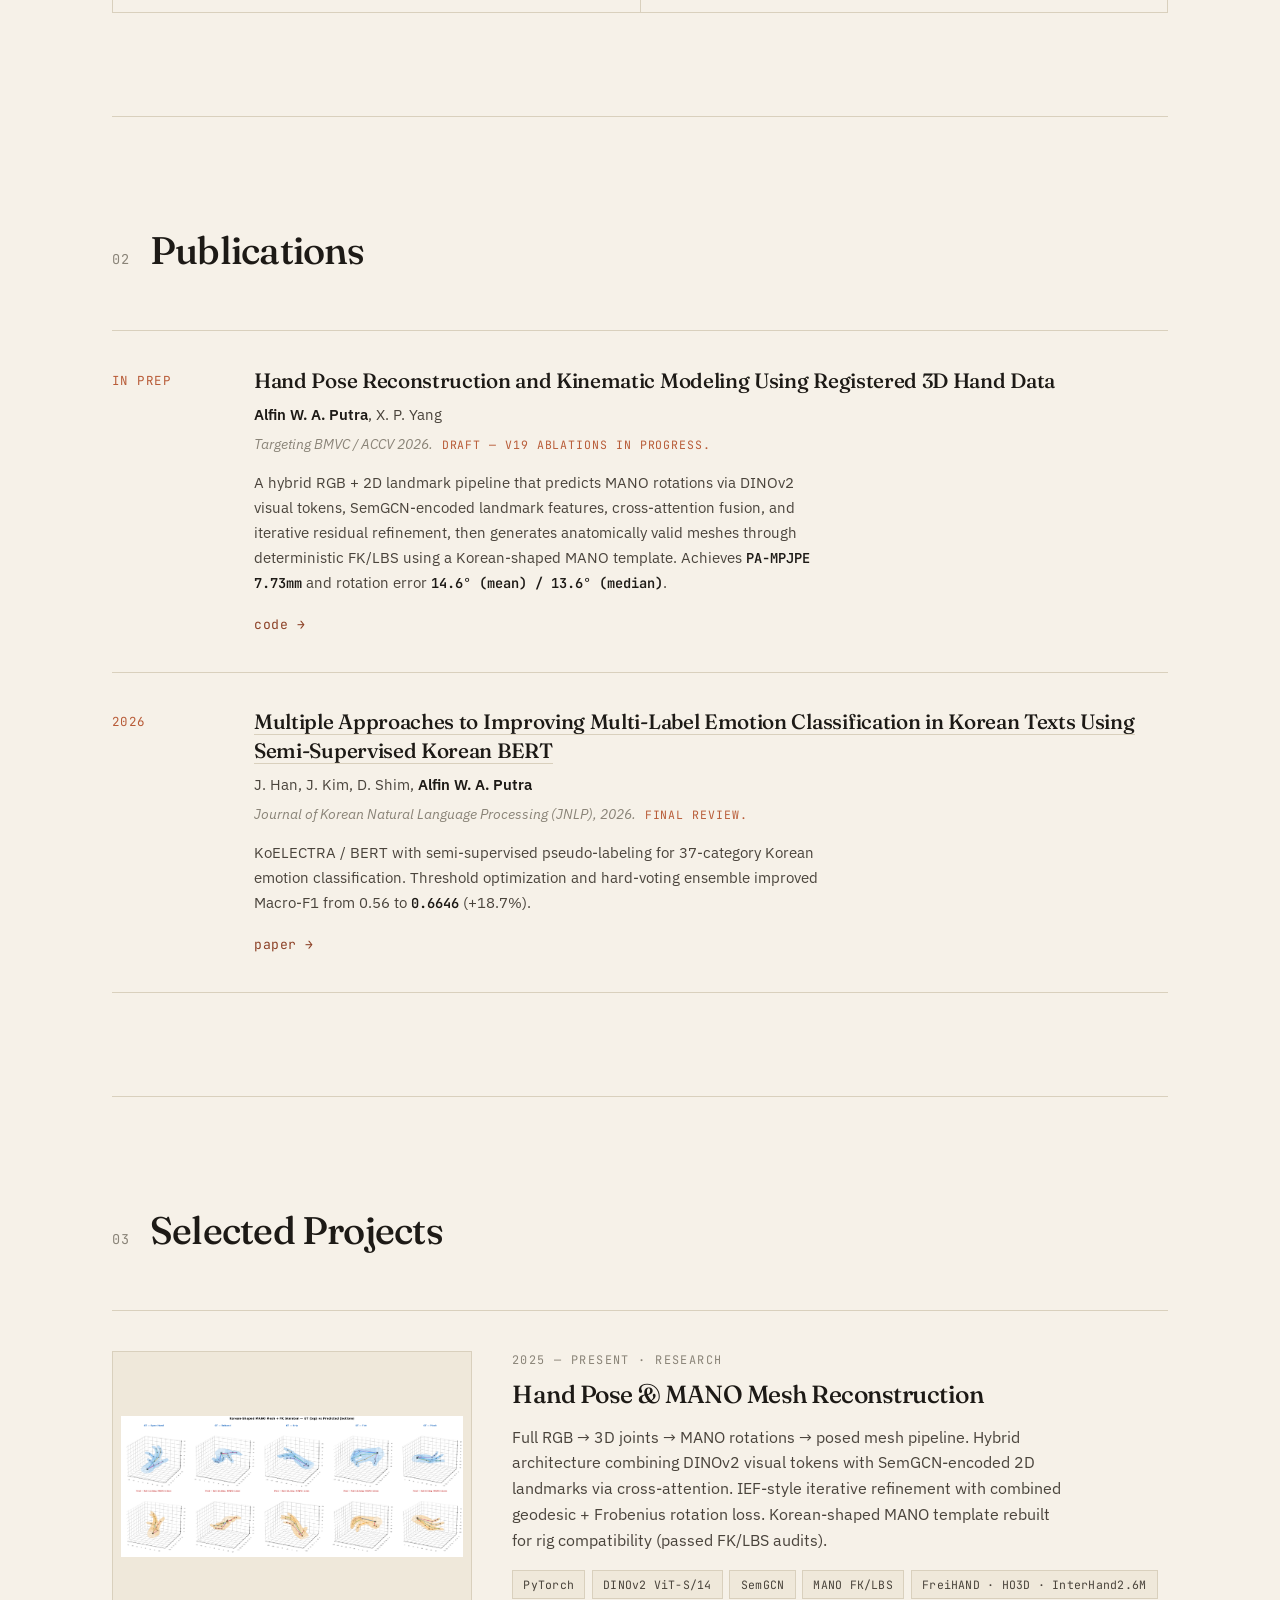
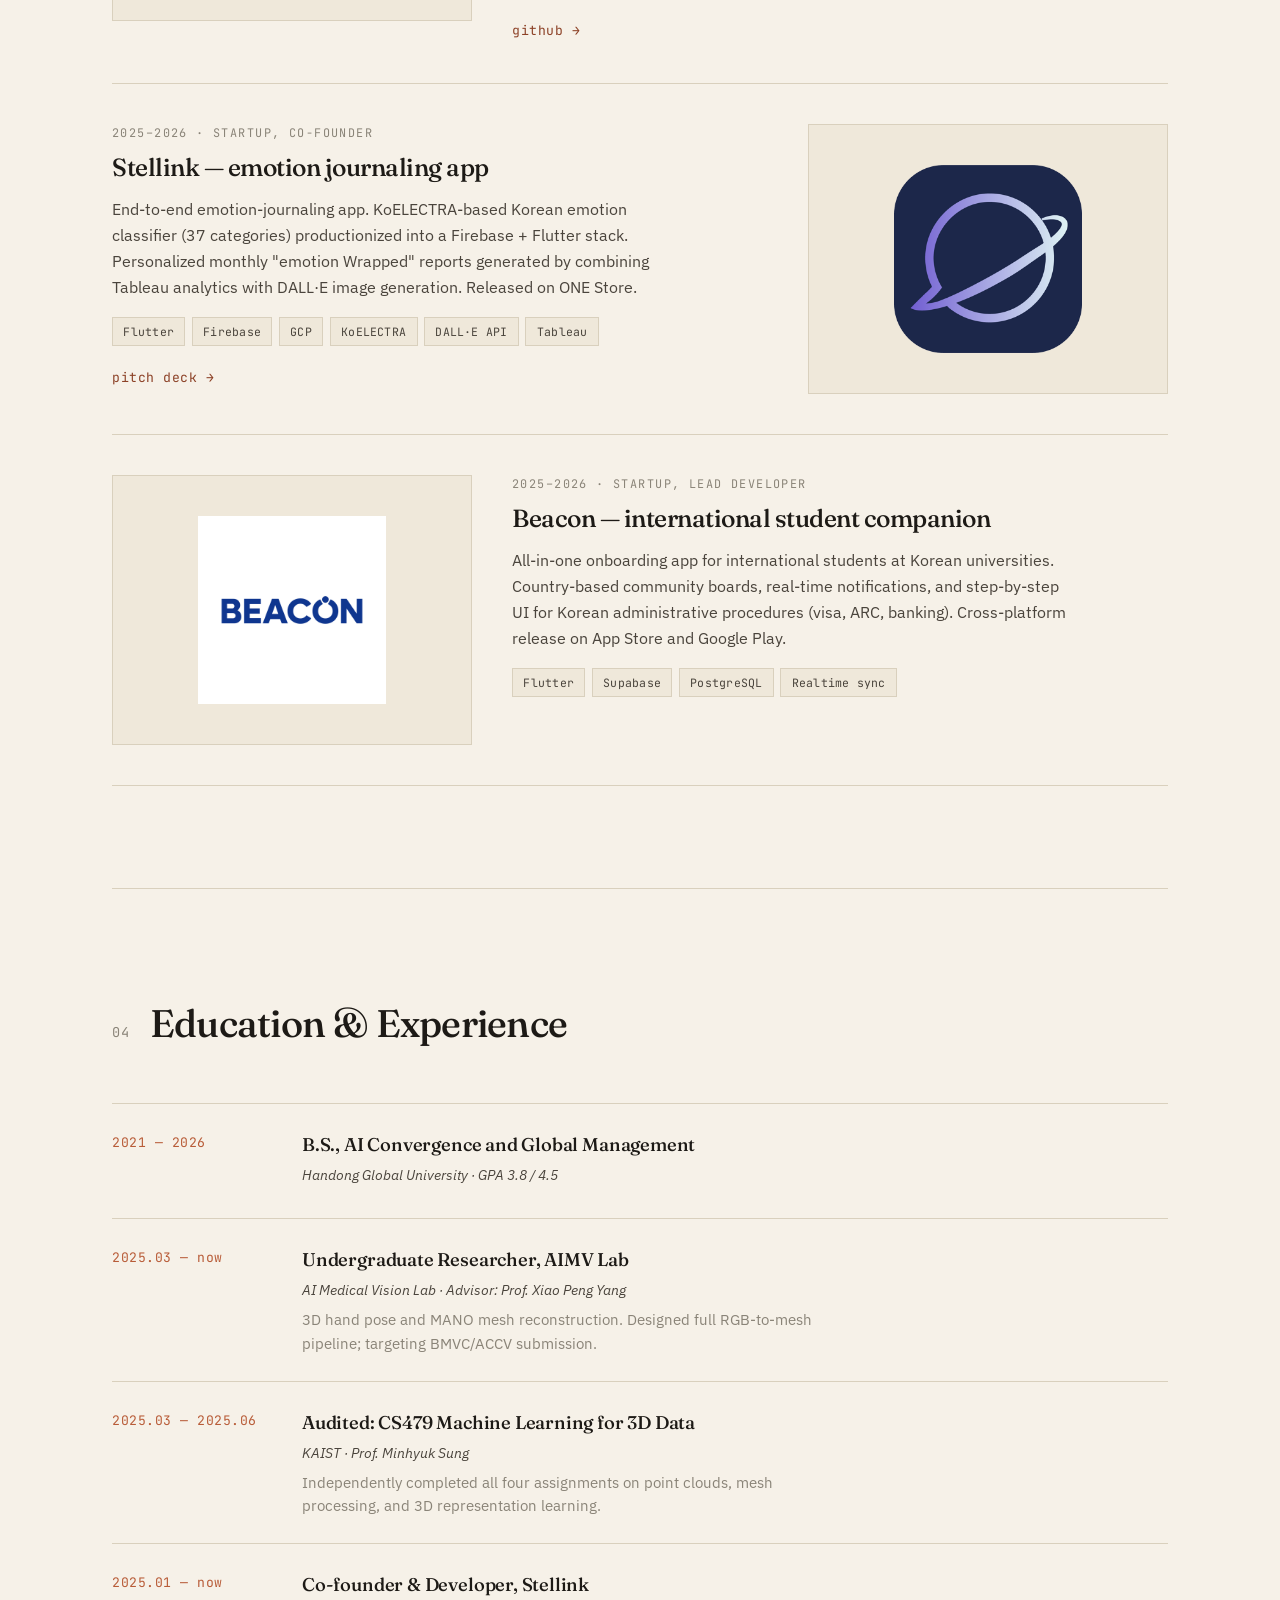
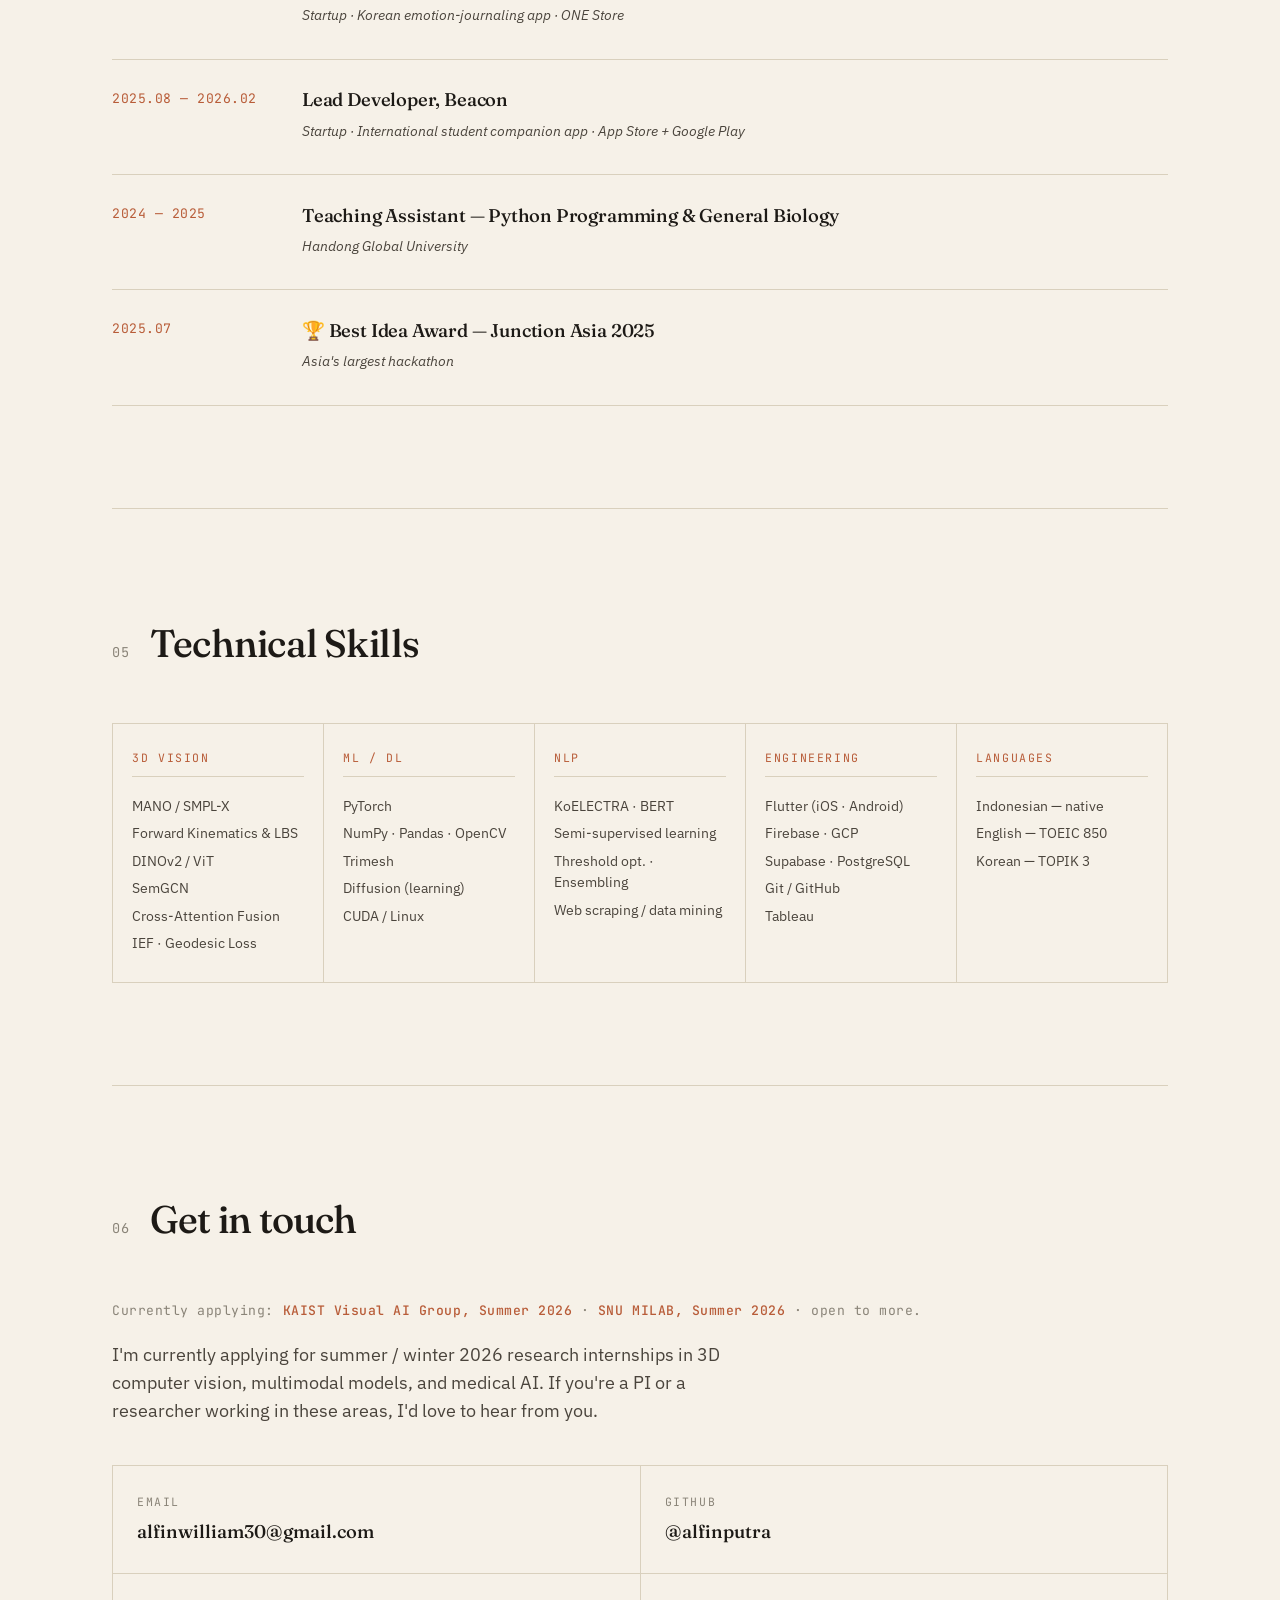
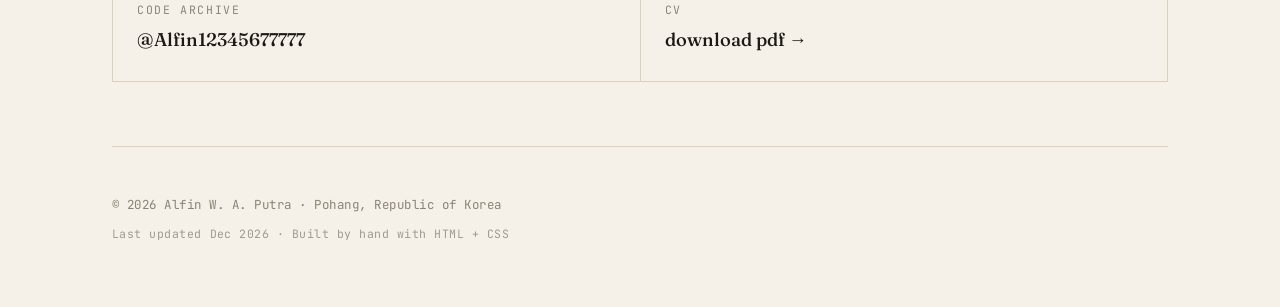
==== commit 7c5f0da9: "fix: restore correct major — AI Convergence and Global Management Co-Authored-By: Claude Sonnet 4.6 " ====
--- a/index.html
+++ b/index.html
@@ -319,7 +319,7 @@
         <div class="tl-row">
           <div class="tl-date">2021 — 2026</div>
           <div class="tl-body">
-            <h3>B.S., Computer Science &amp; Electronic Engineering (IT track)</h3>
+            <h3>B.S., AI Convergence and Global Management</h3>
             <div class="tl-org">Handong Global University · GPA 3.8 / 4.5</div>
           </div>
         </div>
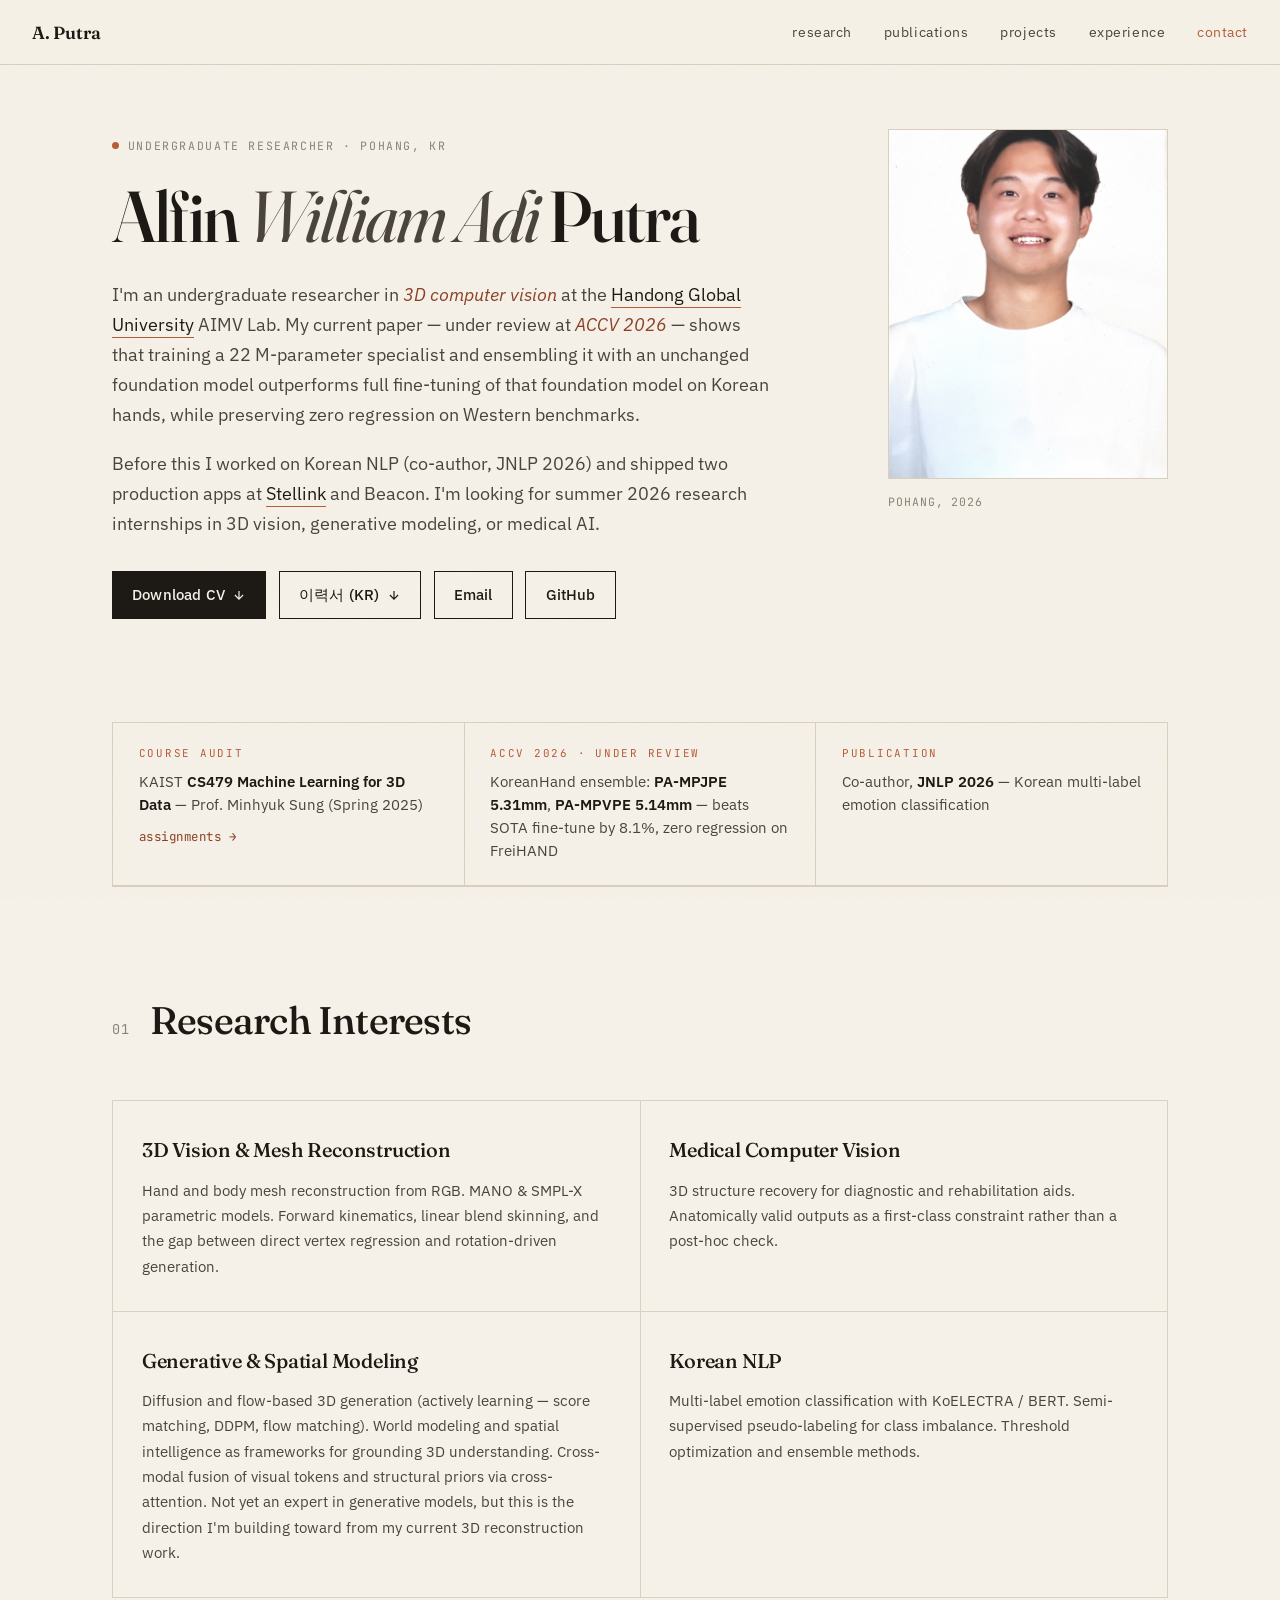
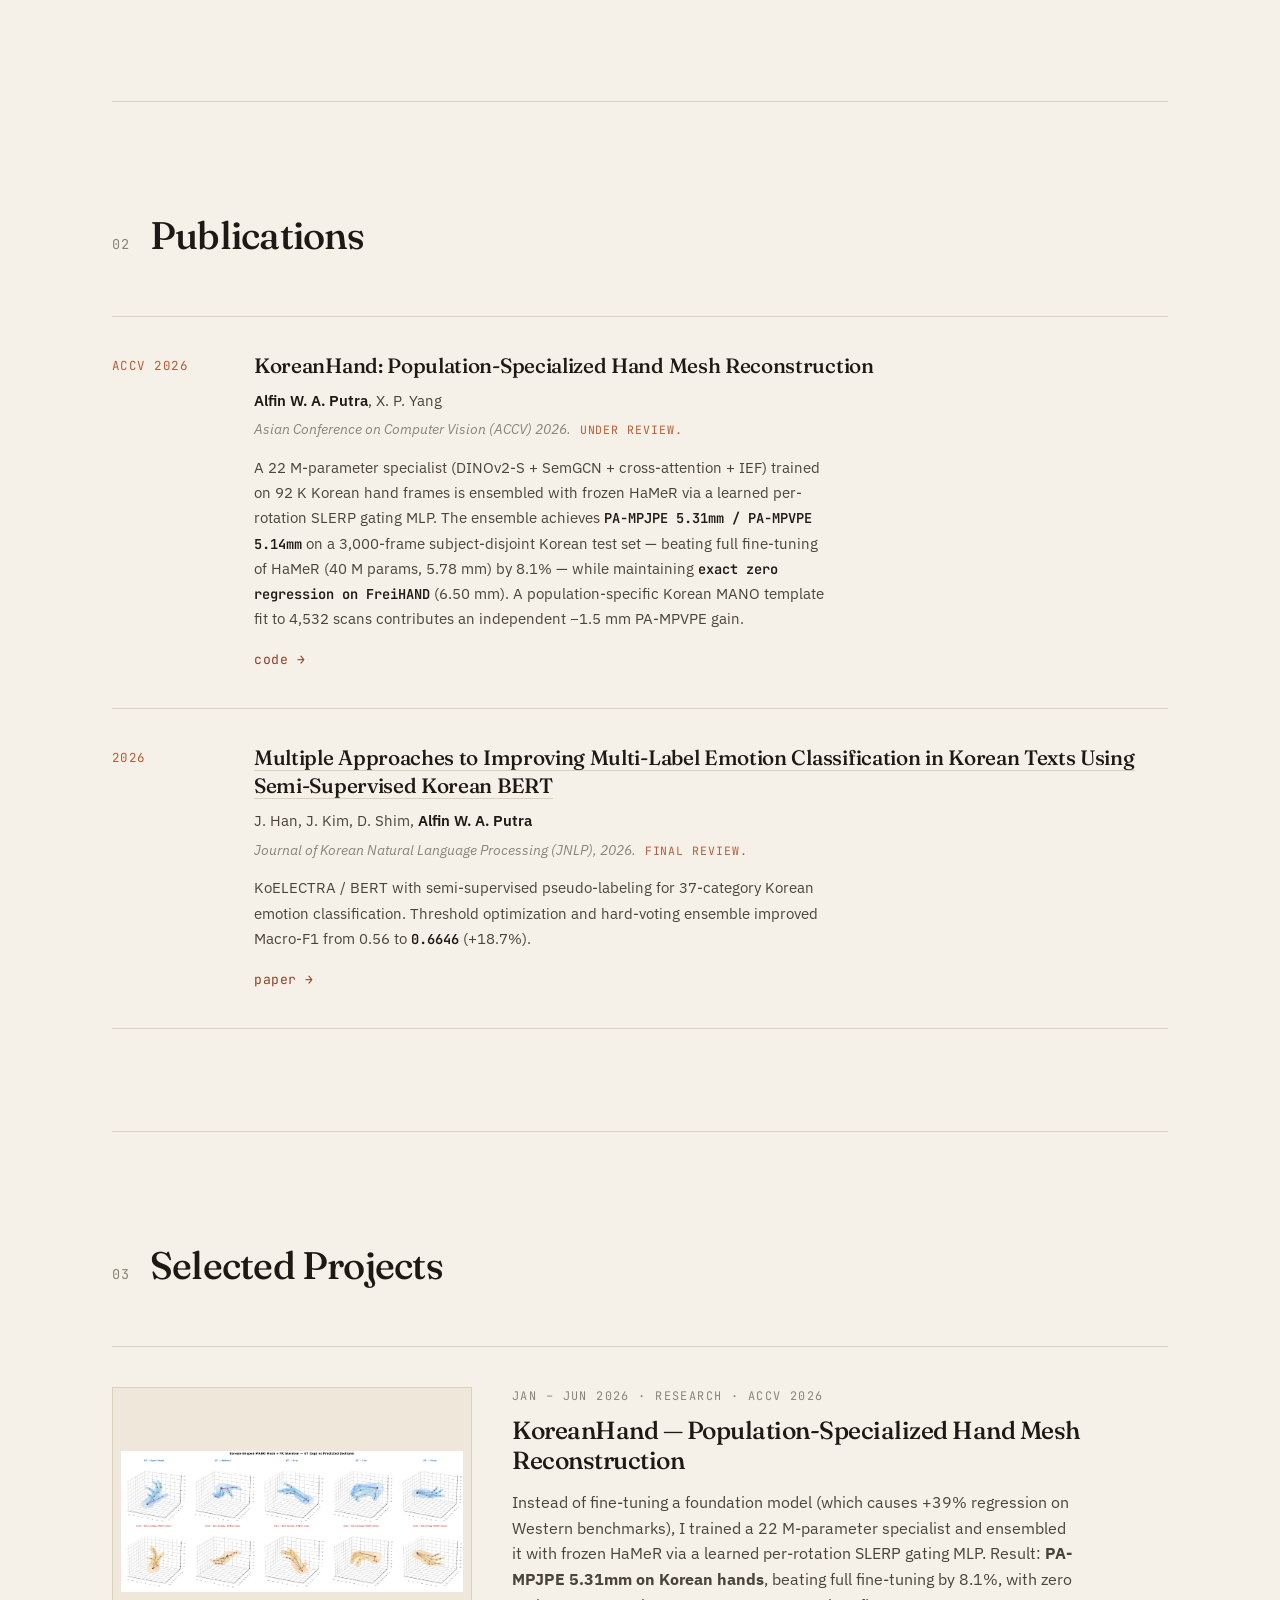
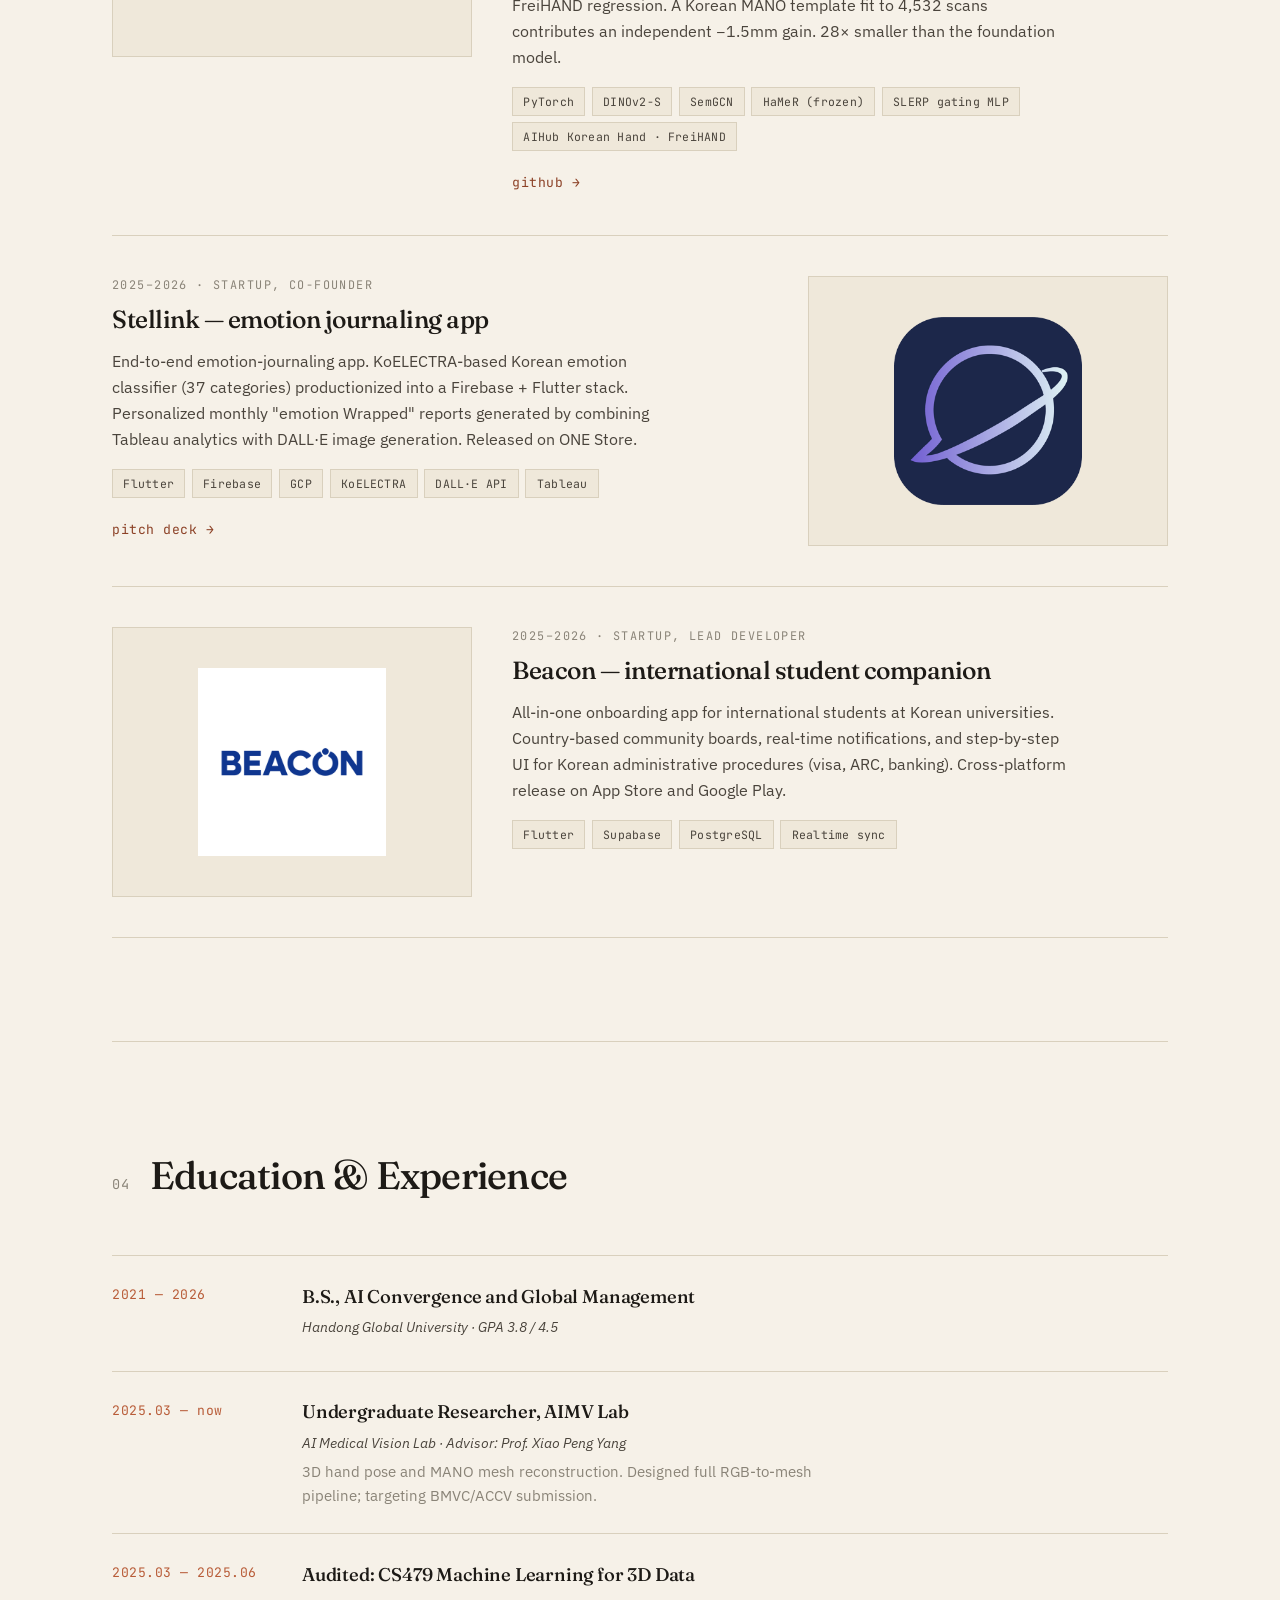
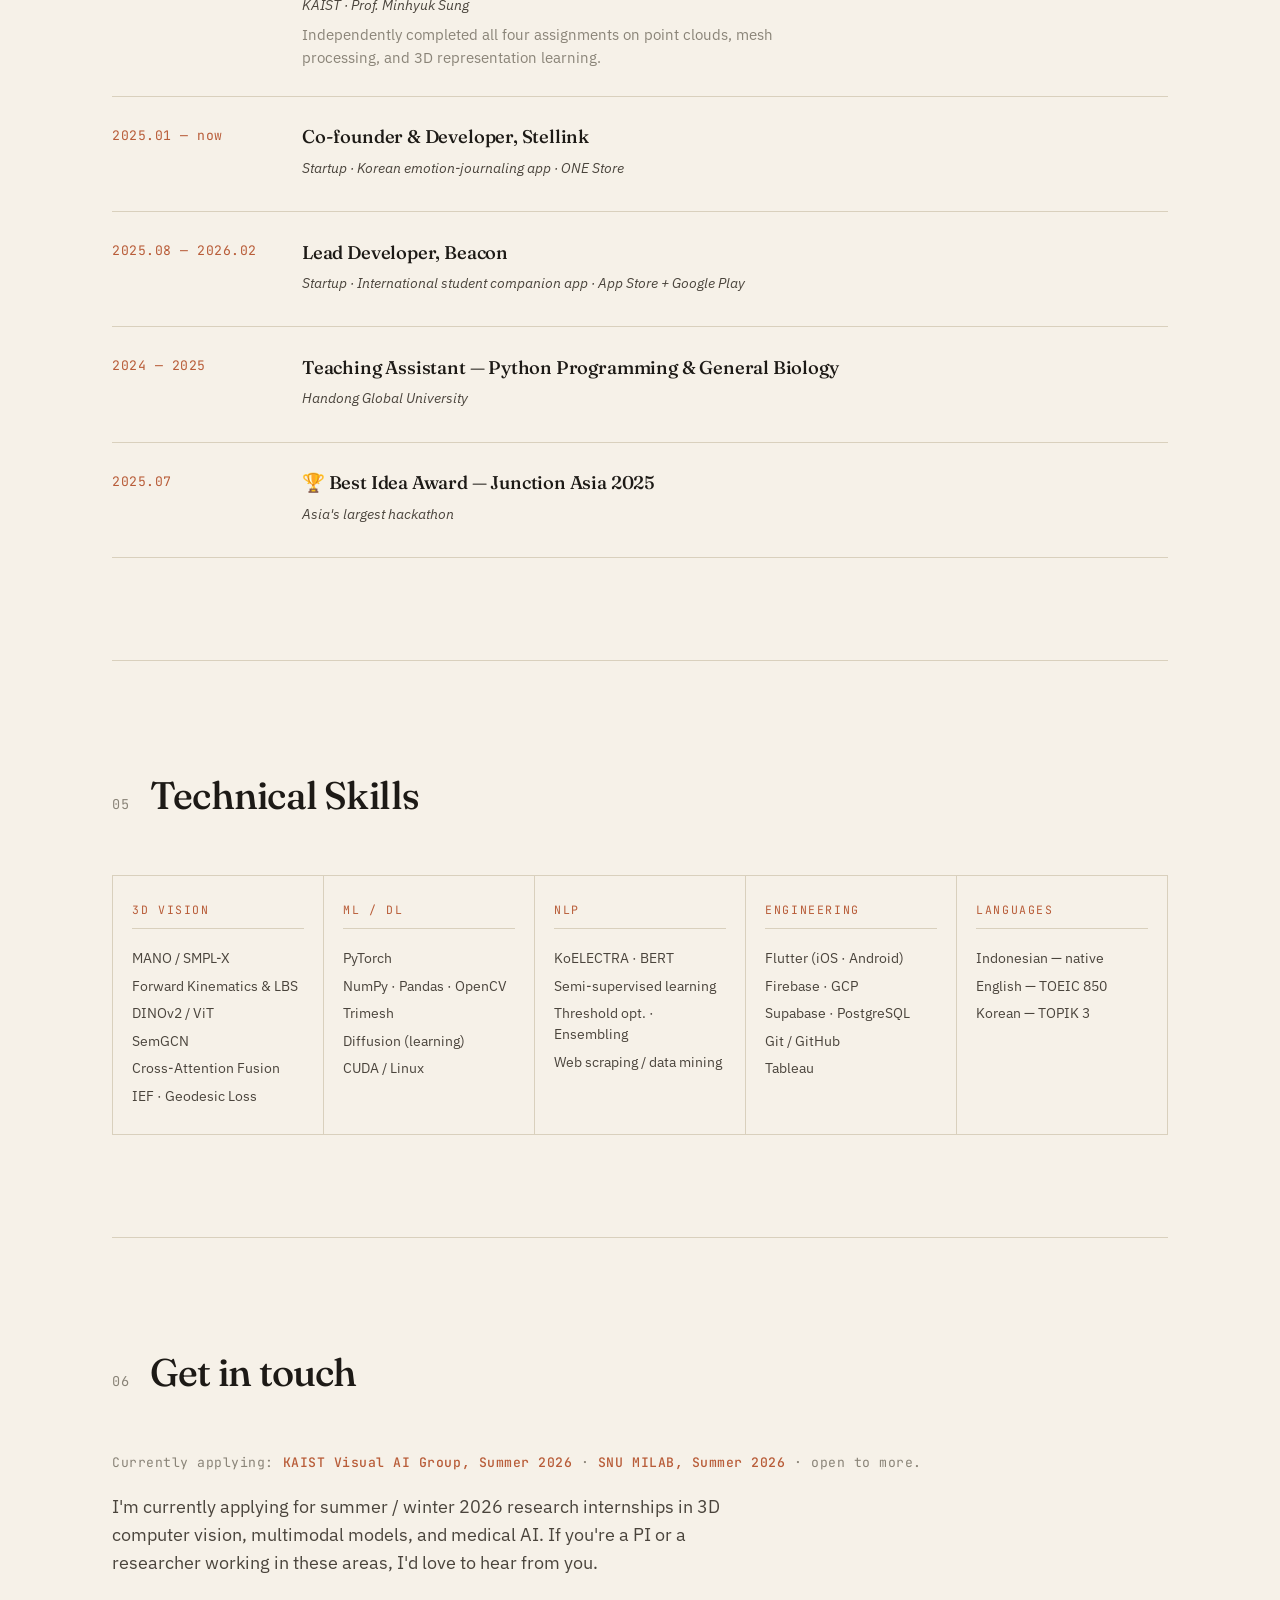
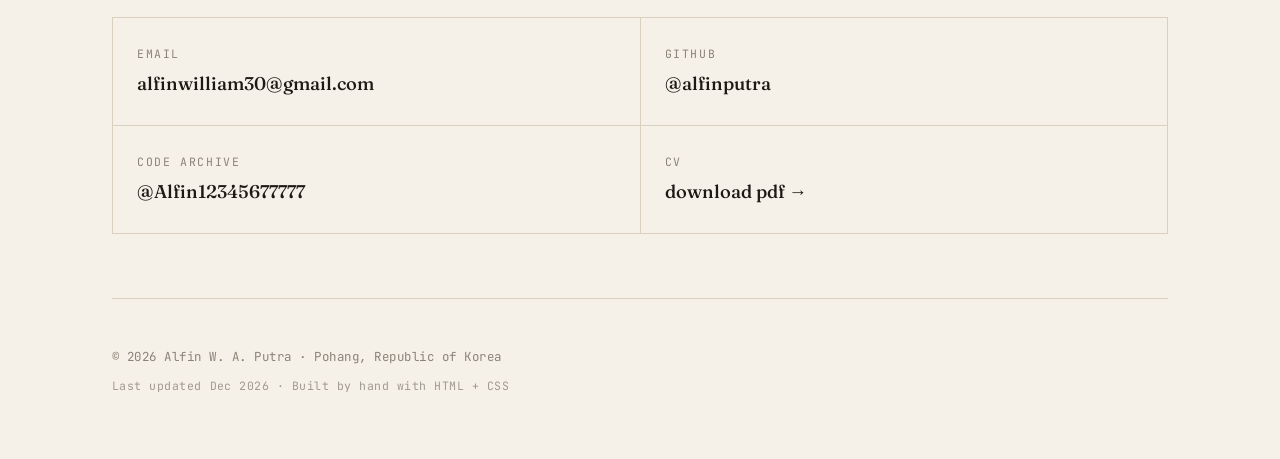
==== commit 32de1598: "feat: update portfolio with KoreanHand ACCV 2026 paper - Hero: reflects additive specialisation fram" ====
--- a/index.html
+++ b/index.html
@@ -59,16 +59,16 @@
             Alfin <span class="middle">William&nbsp;Adi</span> Putra
           </h1>
           <p class="lede">
-            I'm an undergraduate researcher working on <em>3D computer vision</em> and <em>medical AI</em>
-            at the <a href="https://www.handong.edu" target="_blank" rel="noopener">Handong Global University</a> AIMV Lab.
-            My current research builds full RGB-to-mesh pipelines for the human hand —
-            predicting MANO rotations from images, then generating anatomically valid posed meshes through
-            deterministic forward kinematics.
+            I'm an undergraduate researcher in <em>3D computer vision</em> at the
+            <a href="https://www.handong.edu" target="_blank" rel="noopener">Handong Global University</a> AIMV Lab.
+            My current paper — under review at <em>ACCV 2026</em> — shows that training a 22 M-parameter
+            specialist and ensembling it with an unchanged foundation model outperforms full fine-tuning
+            of that foundation model on Korean hands, while preserving zero regression on Western benchmarks.
           </p>
           <p class="lede">
-            Before 3D vision I worked on Korean NLP (co-author, JNLP 2026)
-            and built two production apps as the lead developer at <a href="#projects">Stellink</a> and Beacon.
-            I'm currently looking for summer / winter 2026 research internships in 3D vision, multimodal models, or medical AI.
+            Before this I worked on Korean NLP (co-author, JNLP 2026)
+            and shipped two production apps at <a href="#projects">Stellink</a> and Beacon.
+            I'm looking for summer 2026 research internships in 3D vision, generative modeling, or medical AI.
           </p>
 
           <div class="cta-row">
@@ -110,9 +110,9 @@
         <a href="https://github.com/Alfin12345677777?tab=repositories" class="highlight-link" target="_blank" rel="noopener">assignments →</a>
       </div>
       <div class="highlight">
-        <span class="highlight-label">current result</span>
+        <span class="highlight-label">ACCV 2026 · under review</span>
         <span class="highlight-text">
-          Hand mesh reconstruction: <strong>PA-MPJPE 7.73mm</strong>, rotation error <strong>14.6°</strong>
+          KoreanHand ensemble: <strong>PA-MPJPE 5.31mm</strong>, <strong>PA-MPVPE 5.14mm</strong> — beats SOTA fine-tune by 8.1%, zero regression on FreiHAND
         </span>
       </div>
       <div class="highlight">
@@ -176,25 +176,28 @@
 
       <ol class="pub-list">
         <li class="pub">
-          <div class="pub-marker">in&nbsp;prep</div>
+          <div class="pub-marker">ACCV&nbsp;2026</div>
           <div class="pub-body">
             <h3 class="pub-title">
-              Hand Pose Reconstruction and Kinematic Modeling Using Registered 3D Hand Data
+              KoreanHand: Population-Specialized Hand Mesh Reconstruction
             </h3>
             <div class="pub-authors">
               <span class="me">Alfin&nbsp;W.&nbsp;A.&nbsp;Putra</span>, X.&nbsp;P.&nbsp;Yang
             </div>
             <div class="pub-venue">
-              Targeting BMVC / ACCV 2026. <span class="status">Draft — v19 ablations in progress.</span>
+              Asian Conference on Computer Vision (ACCV) 2026.
+              <span class="status">Under review.</span>
             </div>
             <p class="pub-abstract">
-              A hybrid RGB + 2D landmark pipeline that predicts MANO rotations via DINOv2 visual tokens,
-              SemGCN-encoded landmark features, cross-attention fusion, and iterative residual refinement,
-              then generates anatomically valid meshes through deterministic FK/LBS using a Korean-shaped MANO template.
-              Achieves <strong>PA-MPJPE 7.73mm</strong> and rotation error <strong>14.6° (mean) / 13.6° (median)</strong>.
+              A 22 M-parameter specialist (DINOv2-S + SemGCN + cross-attention + IEF) trained on 92 K Korean hand frames
+              is ensembled with frozen HaMeR via a learned per-rotation SLERP gating MLP. The ensemble achieves
+              <strong>PA-MPJPE 5.31mm / PA-MPVPE 5.14mm</strong> on a 3,000-frame subject-disjoint Korean test set —
+              beating full fine-tuning of HaMeR (40 M params, 5.78 mm) by 8.1% — while maintaining
+              <strong>exact zero regression on FreiHAND</strong> (6.50 mm). A population-specific Korean MANO template
+              fit to 4,532 scans contributes an independent −1.5 mm PA-MPVPE gain.
             </p>
             <div class="pub-links">
-              <a href="https://github.com/Alfin12345677777/Hand_pose_project" target="_blank" rel="noopener">code →</a>
+              <a href="https://github.com/Alfin12345677777/KoreanHand-Population-Specific-Hand-Mesh-Reconstruction-via-Learned-Specialist-Foundation-Ensembling" target="_blank" rel="noopener">code →</a>
             </div>
           </div>
         </li>
@@ -242,20 +245,21 @@
             <div class="img-placeholder" style="display:none"><span>mesh comparison</span><small>assets/img/handmesh-comparison.png</small></div>
           </div>
           <div class="proj-body">
-            <div class="proj-meta">2025 — present · research</div>
-            <h3 class="proj-title">Hand Pose &amp; MANO Mesh Reconstruction</h3>
+            <div class="proj-meta">Jan – Jun 2026 · research · ACCV 2026</div>
+            <h3 class="proj-title">KoreanHand — Population-Specialized Hand Mesh Reconstruction</h3>
             <p>
-              Full RGB → 3D joints → MANO rotations → posed mesh pipeline. Hybrid architecture
-              combining DINOv2 visual tokens with SemGCN-encoded 2D landmarks via cross-attention.
-              IEF-style iterative refinement with combined geodesic + Frobenius rotation loss.
-              Korean-shaped MANO template rebuilt for rig compatibility (passed FK/LBS audits).
+              Instead of fine-tuning a foundation model (which causes +39% regression on Western benchmarks),
+              I trained a 22 M-parameter specialist and ensembled it with frozen HaMeR via a learned
+              per-rotation SLERP gating MLP. Result: <strong>PA-MPJPE 5.31mm on Korean hands</strong>,
+              beating full fine-tuning by 8.1%, with zero FreiHAND regression. A Korean MANO template
+              fit to 4,532 scans contributes an independent −1.5mm gain. 28× smaller than the foundation model.
             </p>
             <ul class="proj-stack">
-              <li>PyTorch</li><li>DINOv2 ViT-S/14</li><li>SemGCN</li>
-              <li>MANO FK/LBS</li><li>FreiHAND · HO3D · InterHand2.6M</li>
+              <li>PyTorch</li><li>DINOv2-S</li><li>SemGCN</li>
+              <li>HaMeR (frozen)</li><li>SLERP gating MLP</li><li>AIHub Korean Hand · FreiHAND</li>
             </ul>
             <div class="proj-links">
-              <a href="https://github.com/Alfin12345677777/Hand_pose_project" target="_blank" rel="noopener">github →</a>
+              <a href="https://github.com/Alfin12345677777/KoreanHand-Population-Specific-Hand-Mesh-Reconstruction-via-Learned-Specialist-Foundation-Ensembling" target="_blank" rel="noopener">github →</a>
             </div>
           </div>
         </article>
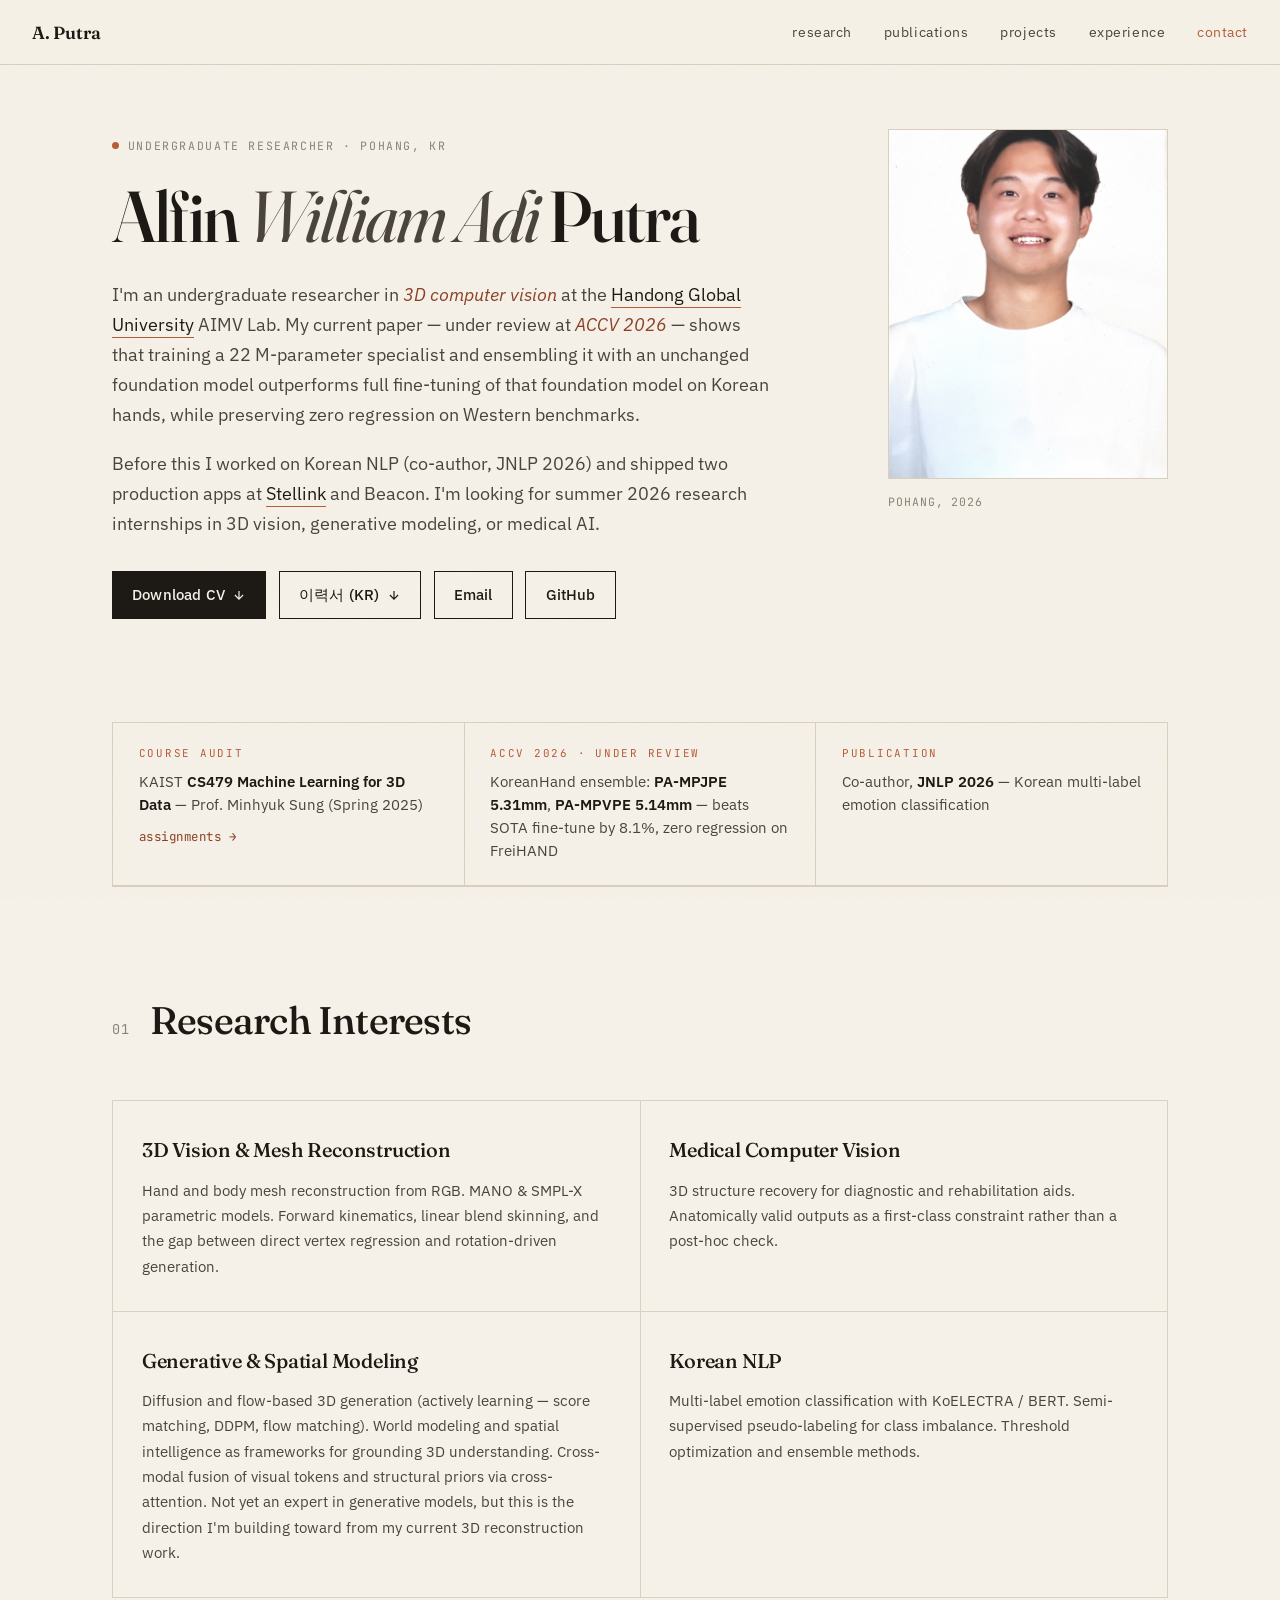
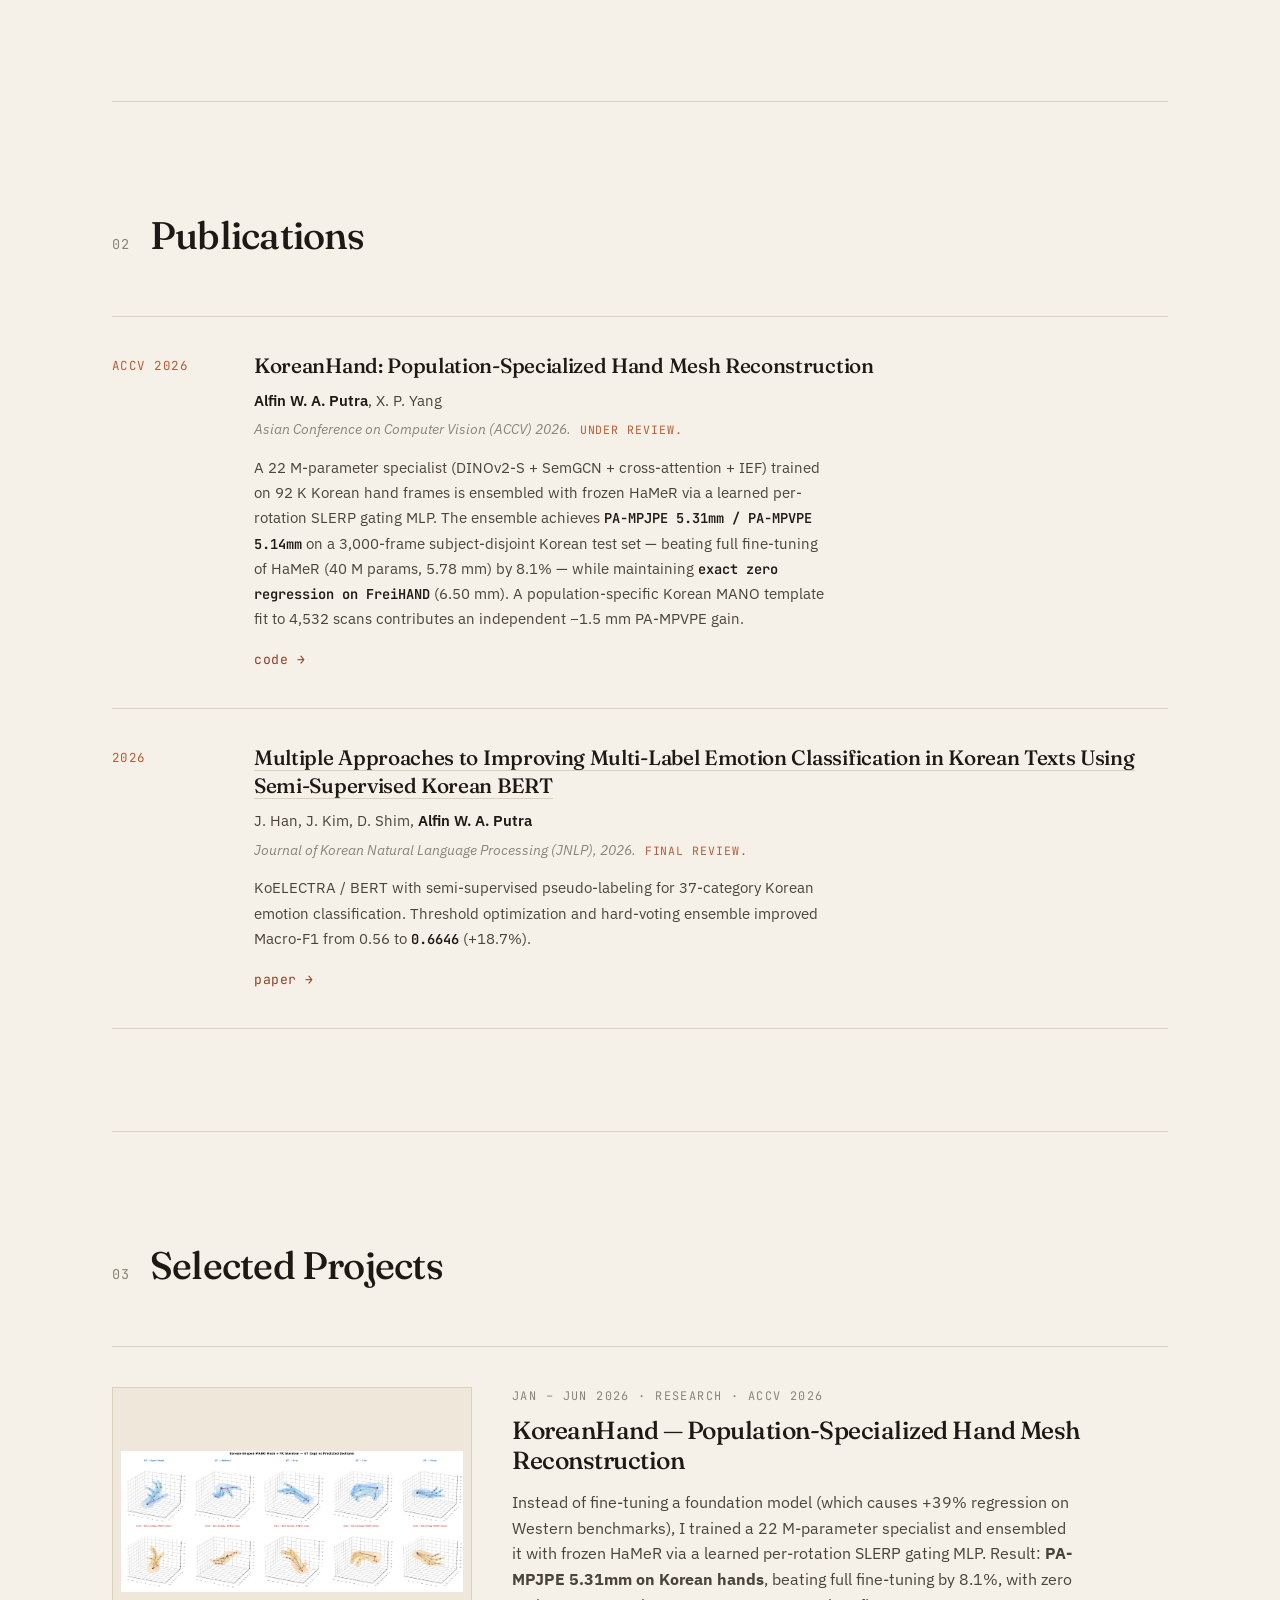
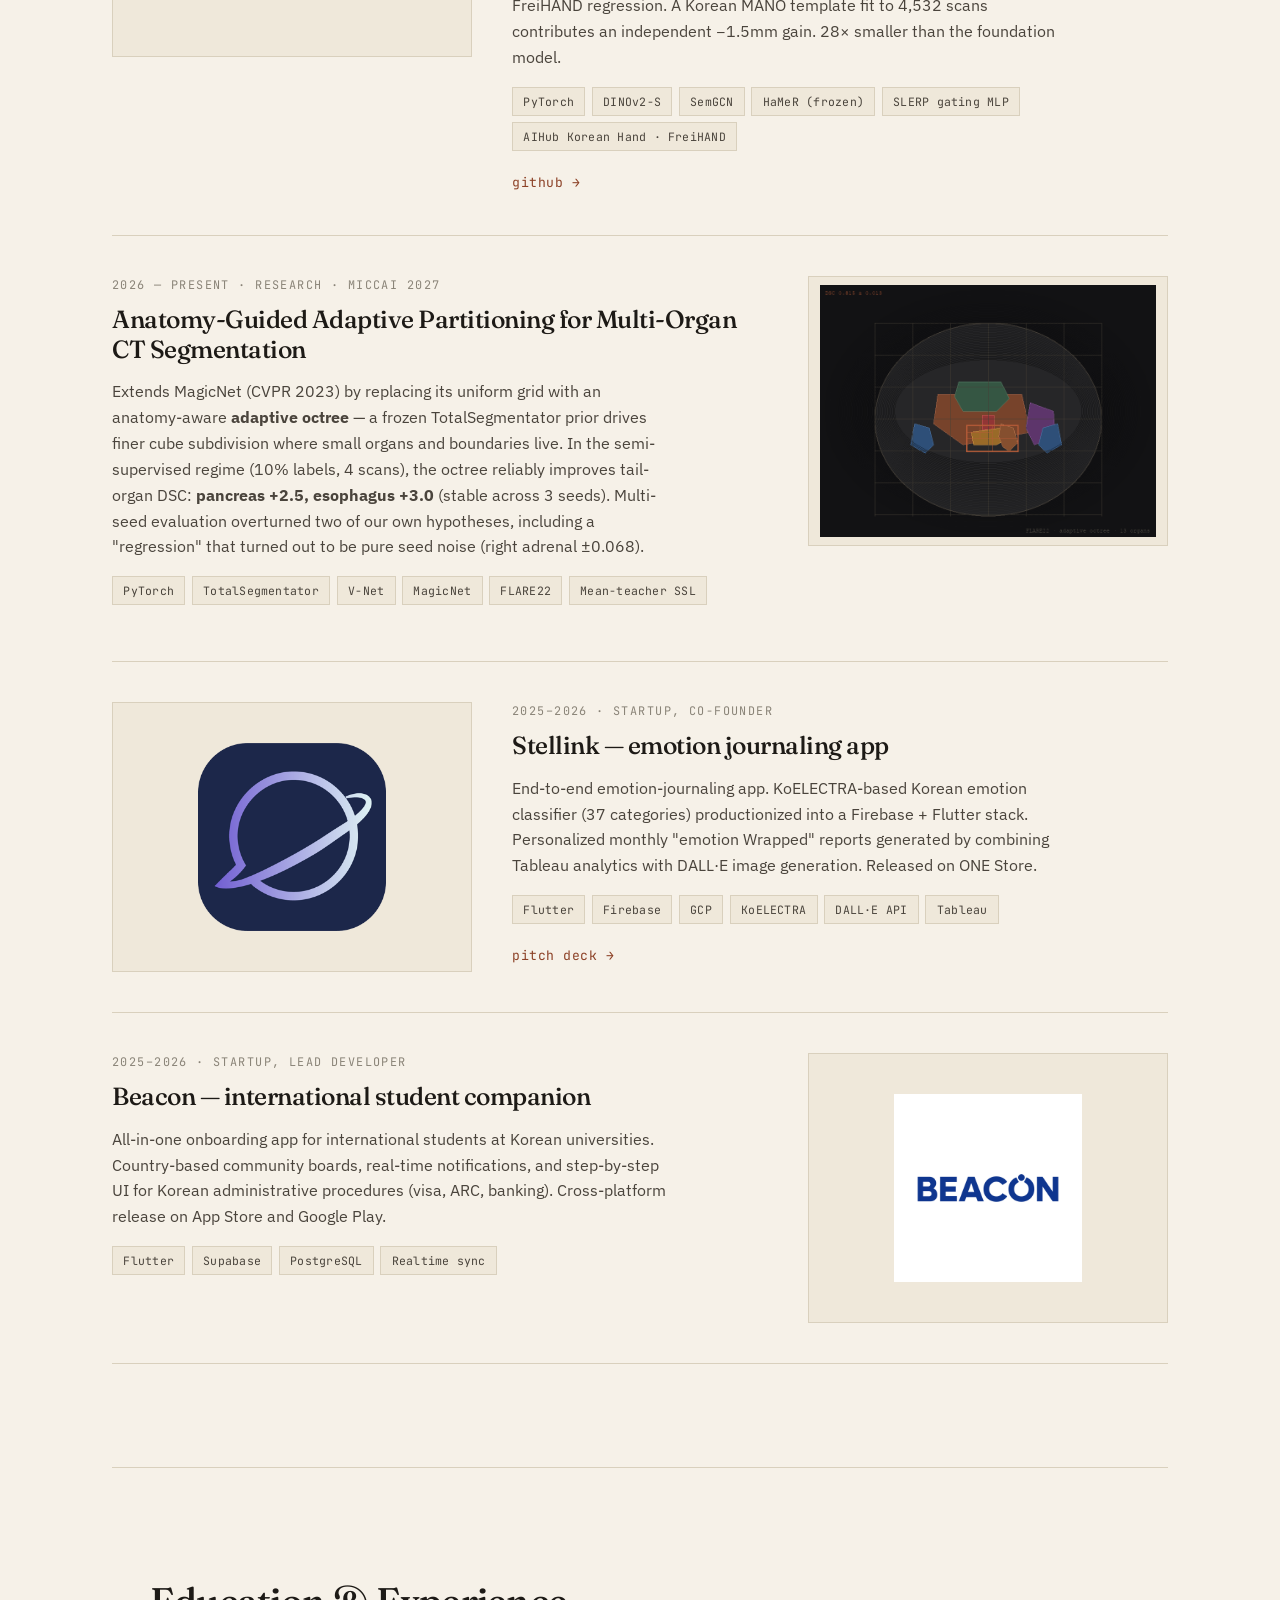
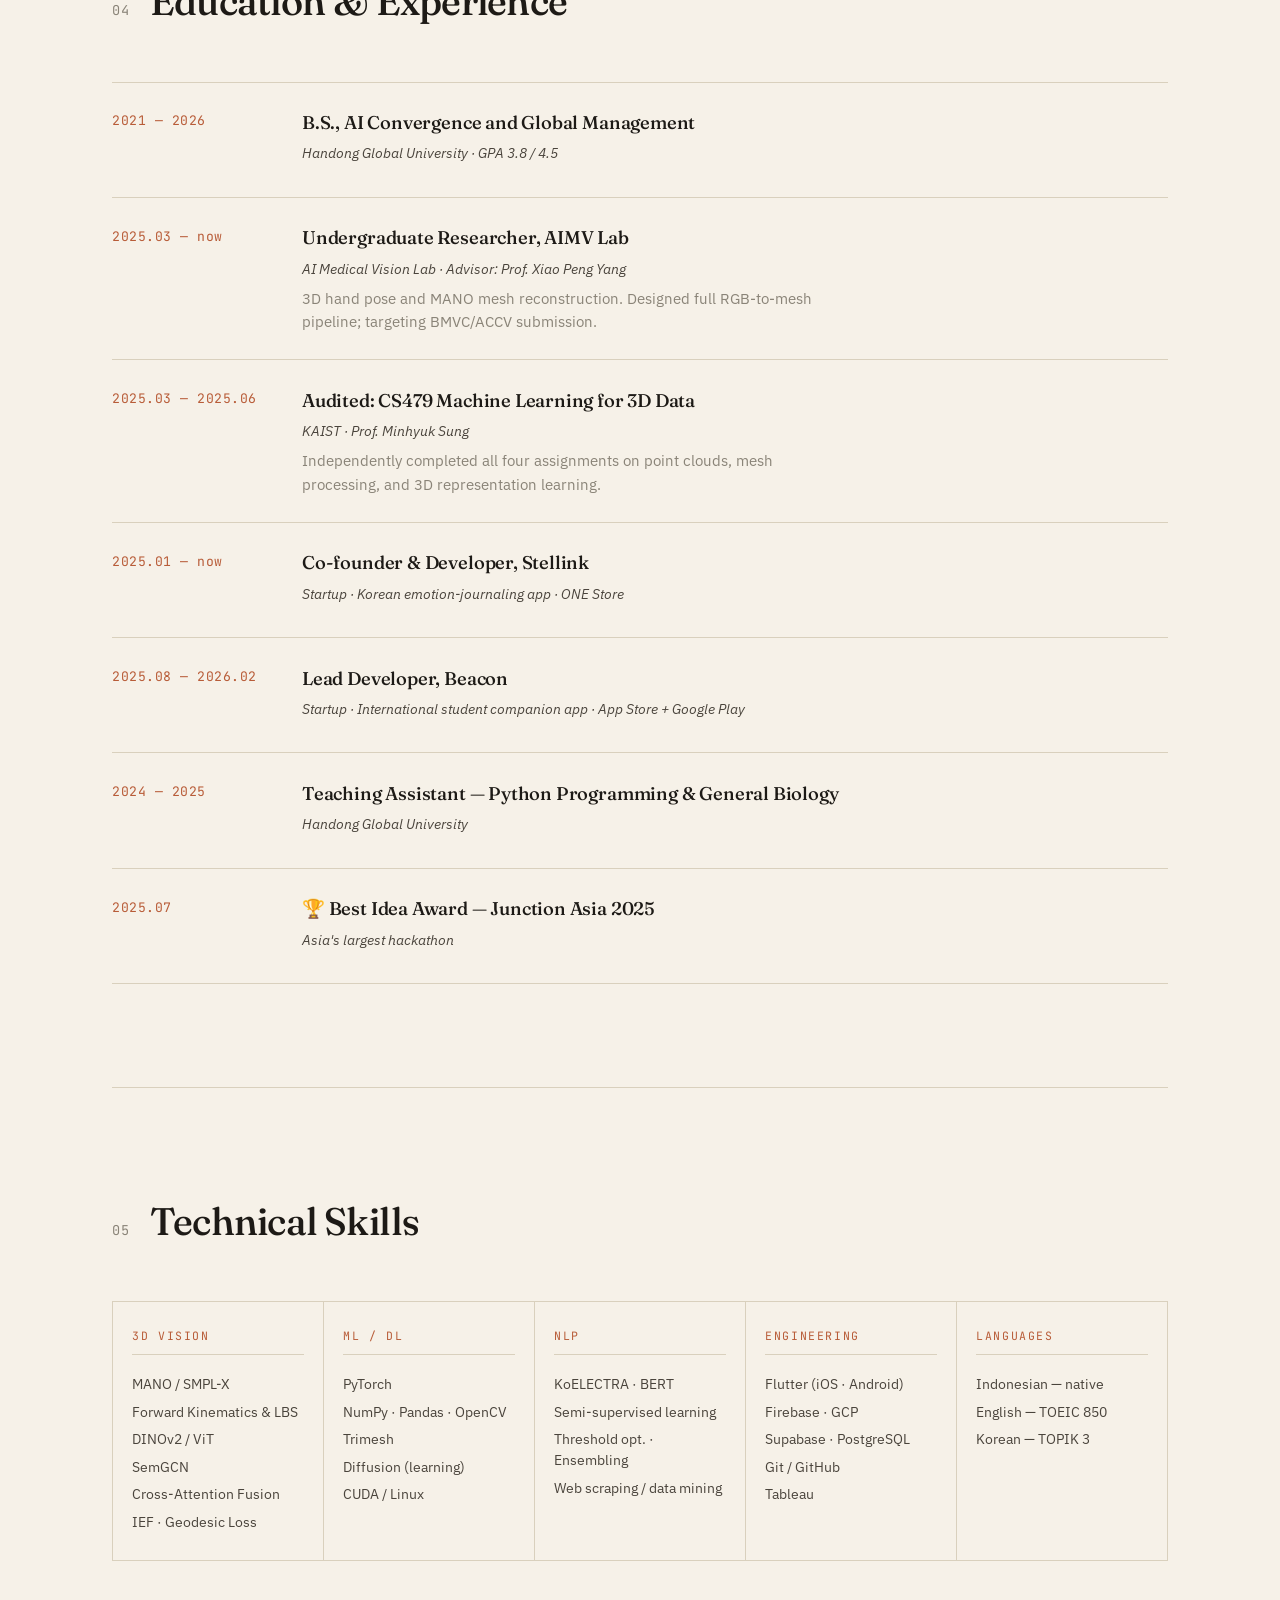
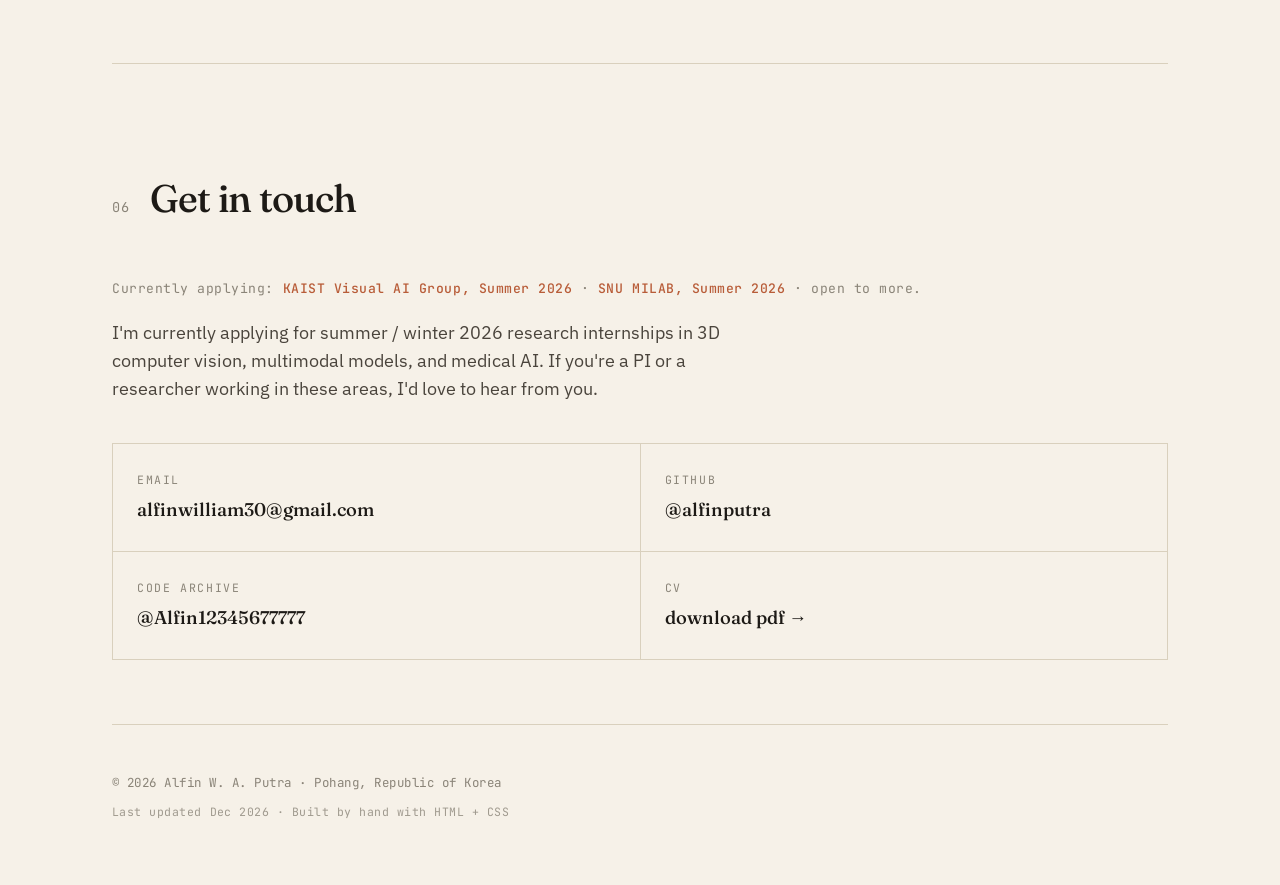
==== commit a4072b82: "feat: add CT segmentation project (MICCAI 2027, in progress) Anatomy-guided adaptive octree for semi" ====
--- a/index.html
+++ b/index.html
@@ -264,7 +264,32 @@
           </div>
         </article>
 
-        <!-- Project 2: Stellink -->
+        <!-- Project 2: CT Segmentation -->
+        <article class="proj">
+          <div class="proj-media">
+            <img src="assets/img/ct-segmentation.png" alt="Axial CT cross-section with adaptive octree organ segmentation overlay" class="proj-img" onerror="this.style.display='none';this.nextElementSibling.style.display='flex';" />
+            <div class="img-placeholder" style="display:none"><span>ct segmentation</span><small>assets/img/ct-segmentation.png</small></div>
+          </div>
+          <div class="proj-body">
+            <div class="proj-meta">2026 — present · research · MICCAI 2027</div>
+            <h3 class="proj-title">Anatomy-Guided Adaptive Partitioning for Multi-Organ CT Segmentation</h3>
+            <p>
+              Extends MagicNet (CVPR 2023) by replacing its uniform grid with an anatomy-aware
+              <strong>adaptive octree</strong> — a frozen TotalSegmentator prior drives finer cube
+              subdivision where small organs and boundaries live. In the semi-supervised regime
+              (10% labels, 4 scans), the octree reliably improves tail-organ DSC:
+              <strong>pancreas +2.5, esophagus +3.0</strong> (stable across 3 seeds).
+              Multi-seed evaluation overturned two of our own hypotheses, including a "regression"
+              that turned out to be pure seed noise (right adrenal ±0.068).
+            </p>
+            <ul class="proj-stack">
+              <li>PyTorch</li><li>TotalSegmentator</li><li>V-Net</li>
+              <li>MagicNet</li><li>FLARE22</li><li>Mean-teacher SSL</li>
+            </ul>
+          </div>
+        </article>
+
+        <!-- Project 3: Stellink -->
         <article class="proj">
           <div class="proj-media">
             <img src="assets/img/stellink-screens.png" alt="Stellink app logo" class="proj-img proj-img--logo" onerror="this.style.display='none';this.nextElementSibling.style.display='flex';" />
@@ -288,7 +313,7 @@
           </div>
         </article>
 
-        <!-- Project 3: Beacon -->
+        <!-- Project 4: Beacon -->
         <article class="proj">
           <div class="proj-media">
             <img src="assets/img/beacon-screens.png" alt="Beacon app logo" class="proj-img proj-img--logo" onerror="this.style.display='none';this.nextElementSibling.style.display='flex';" />
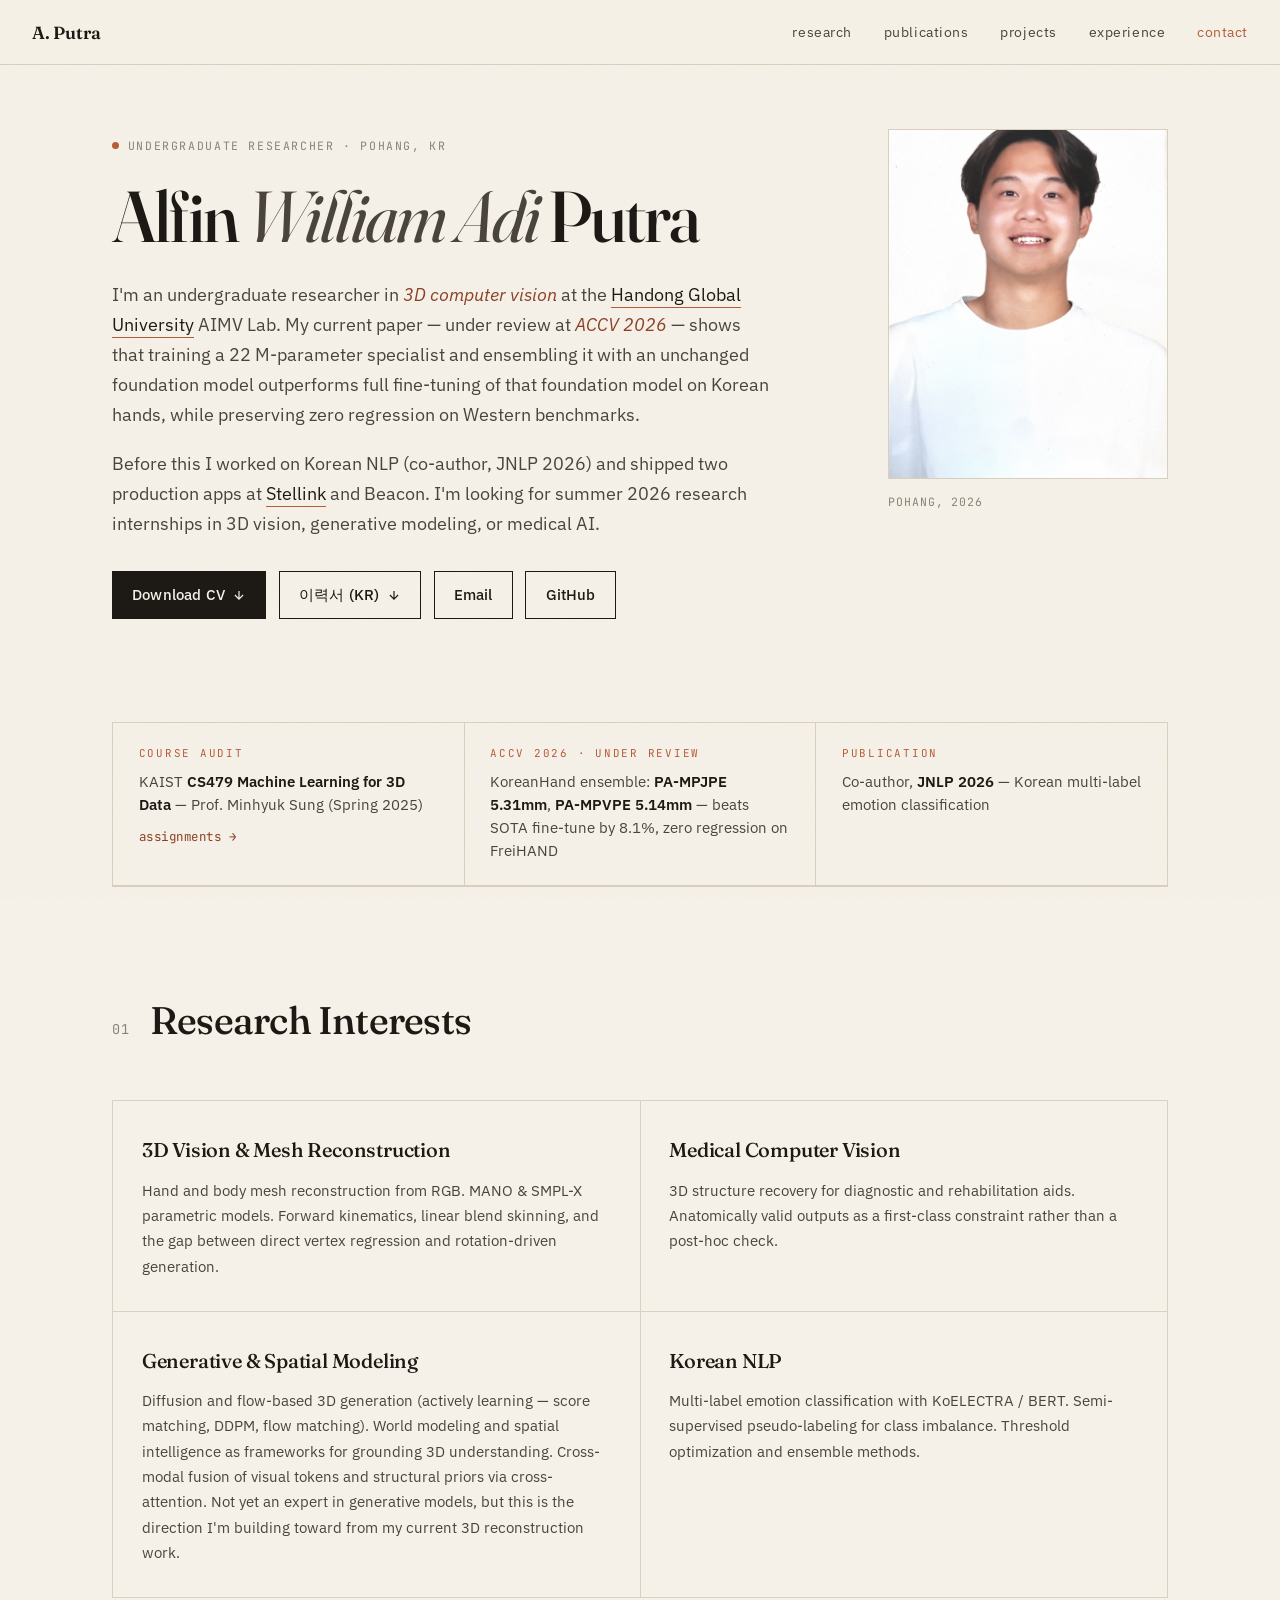
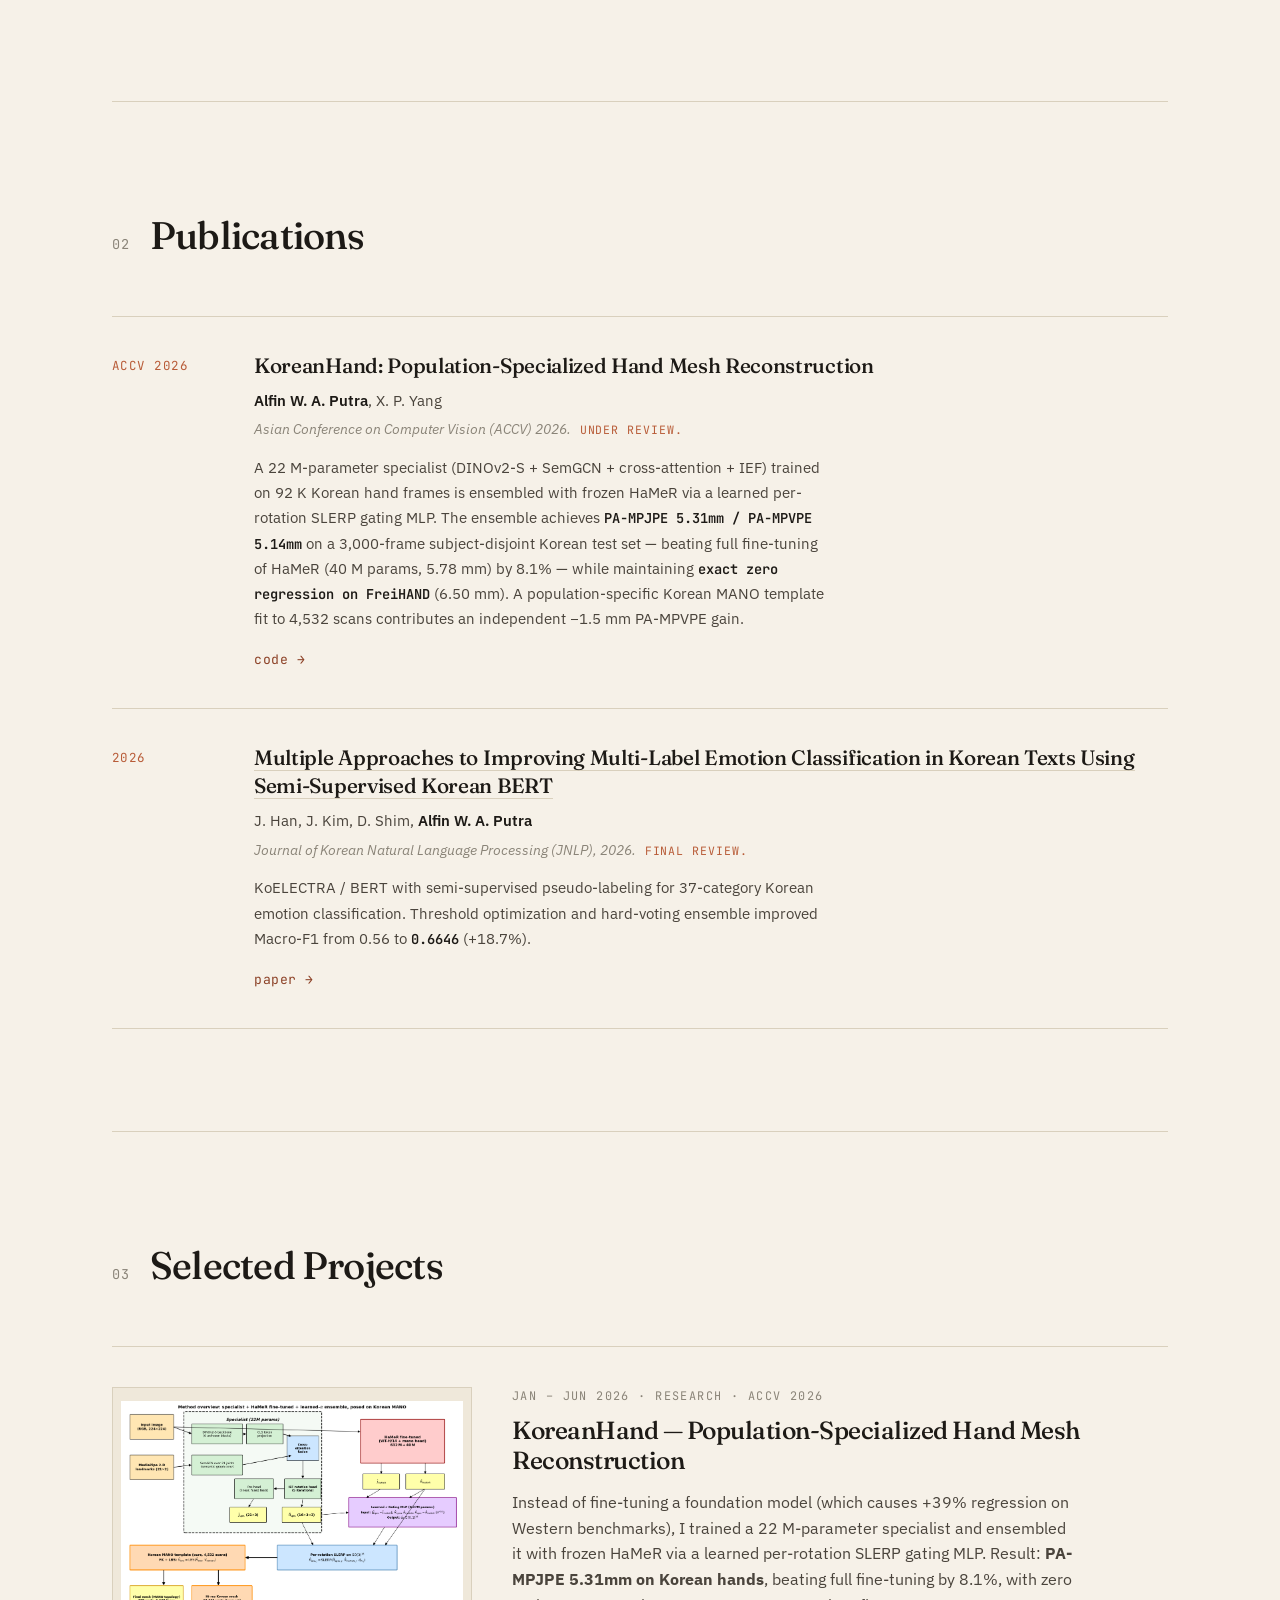
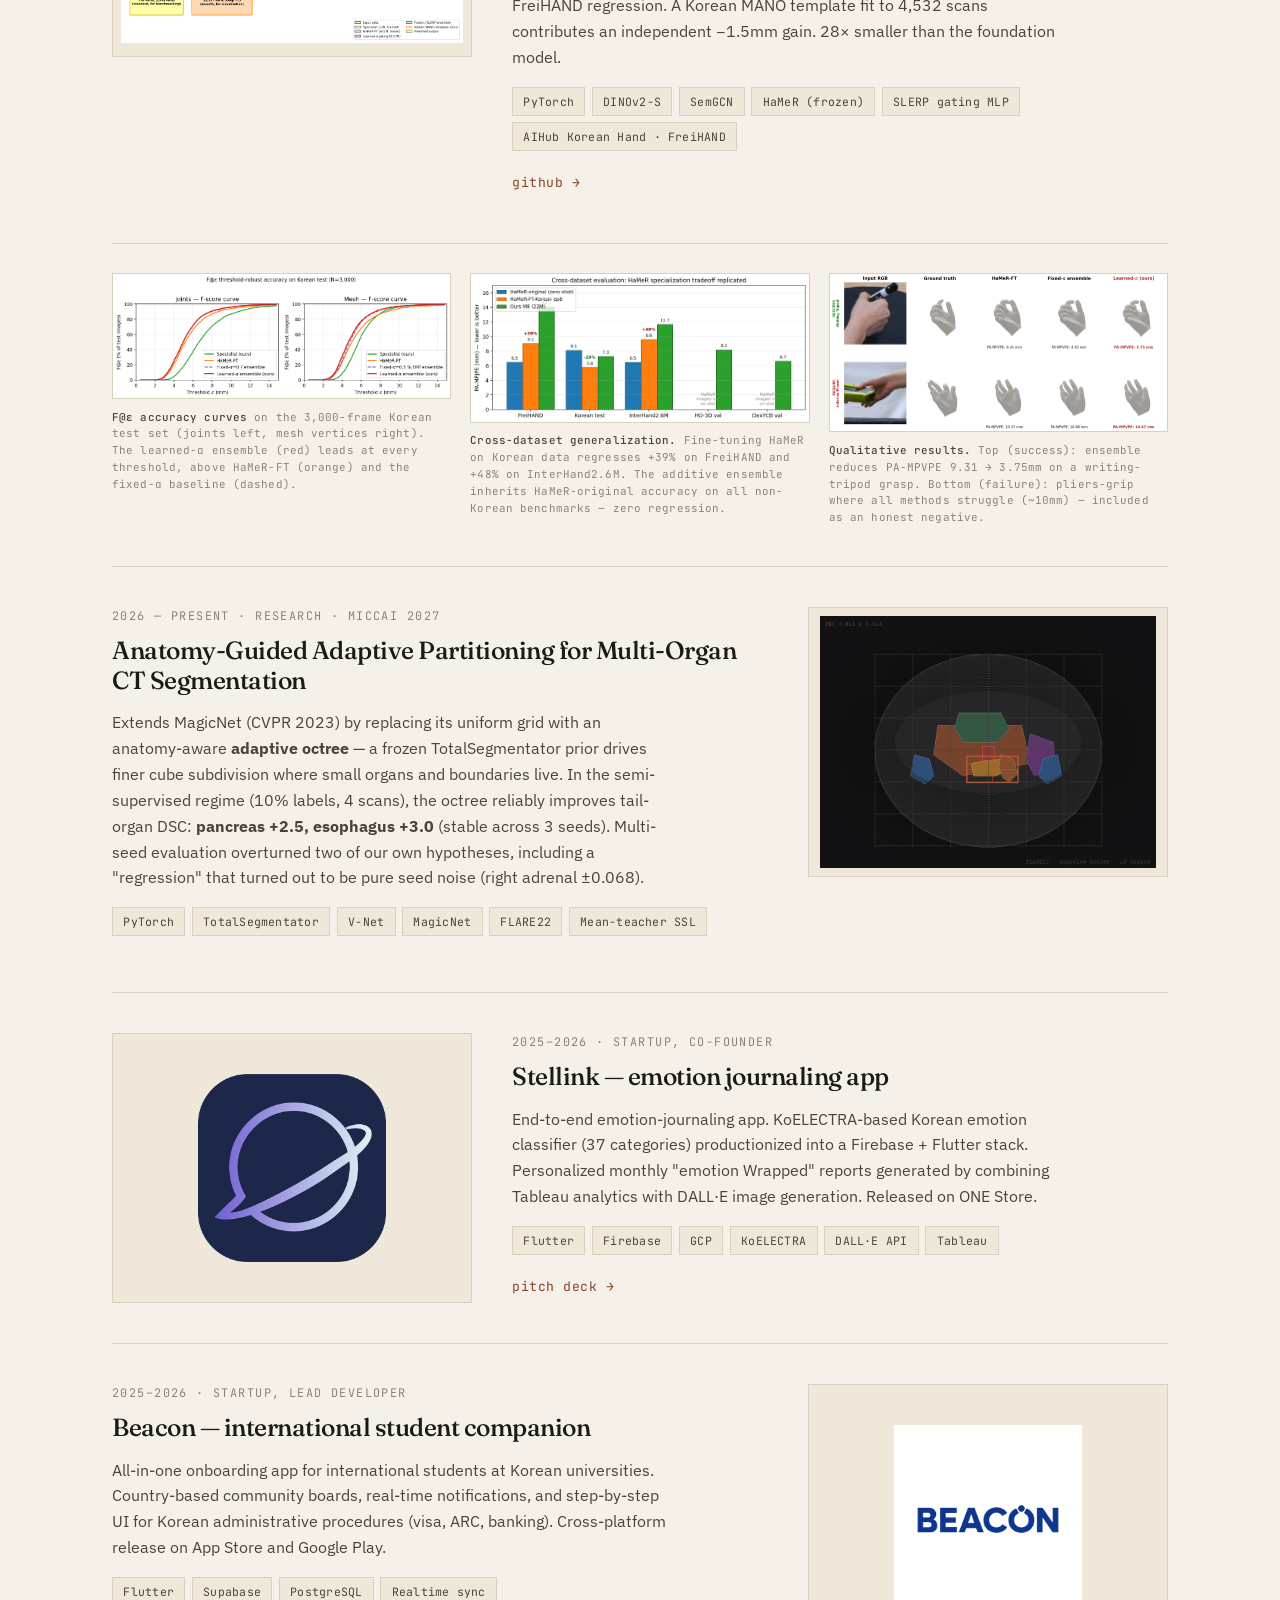
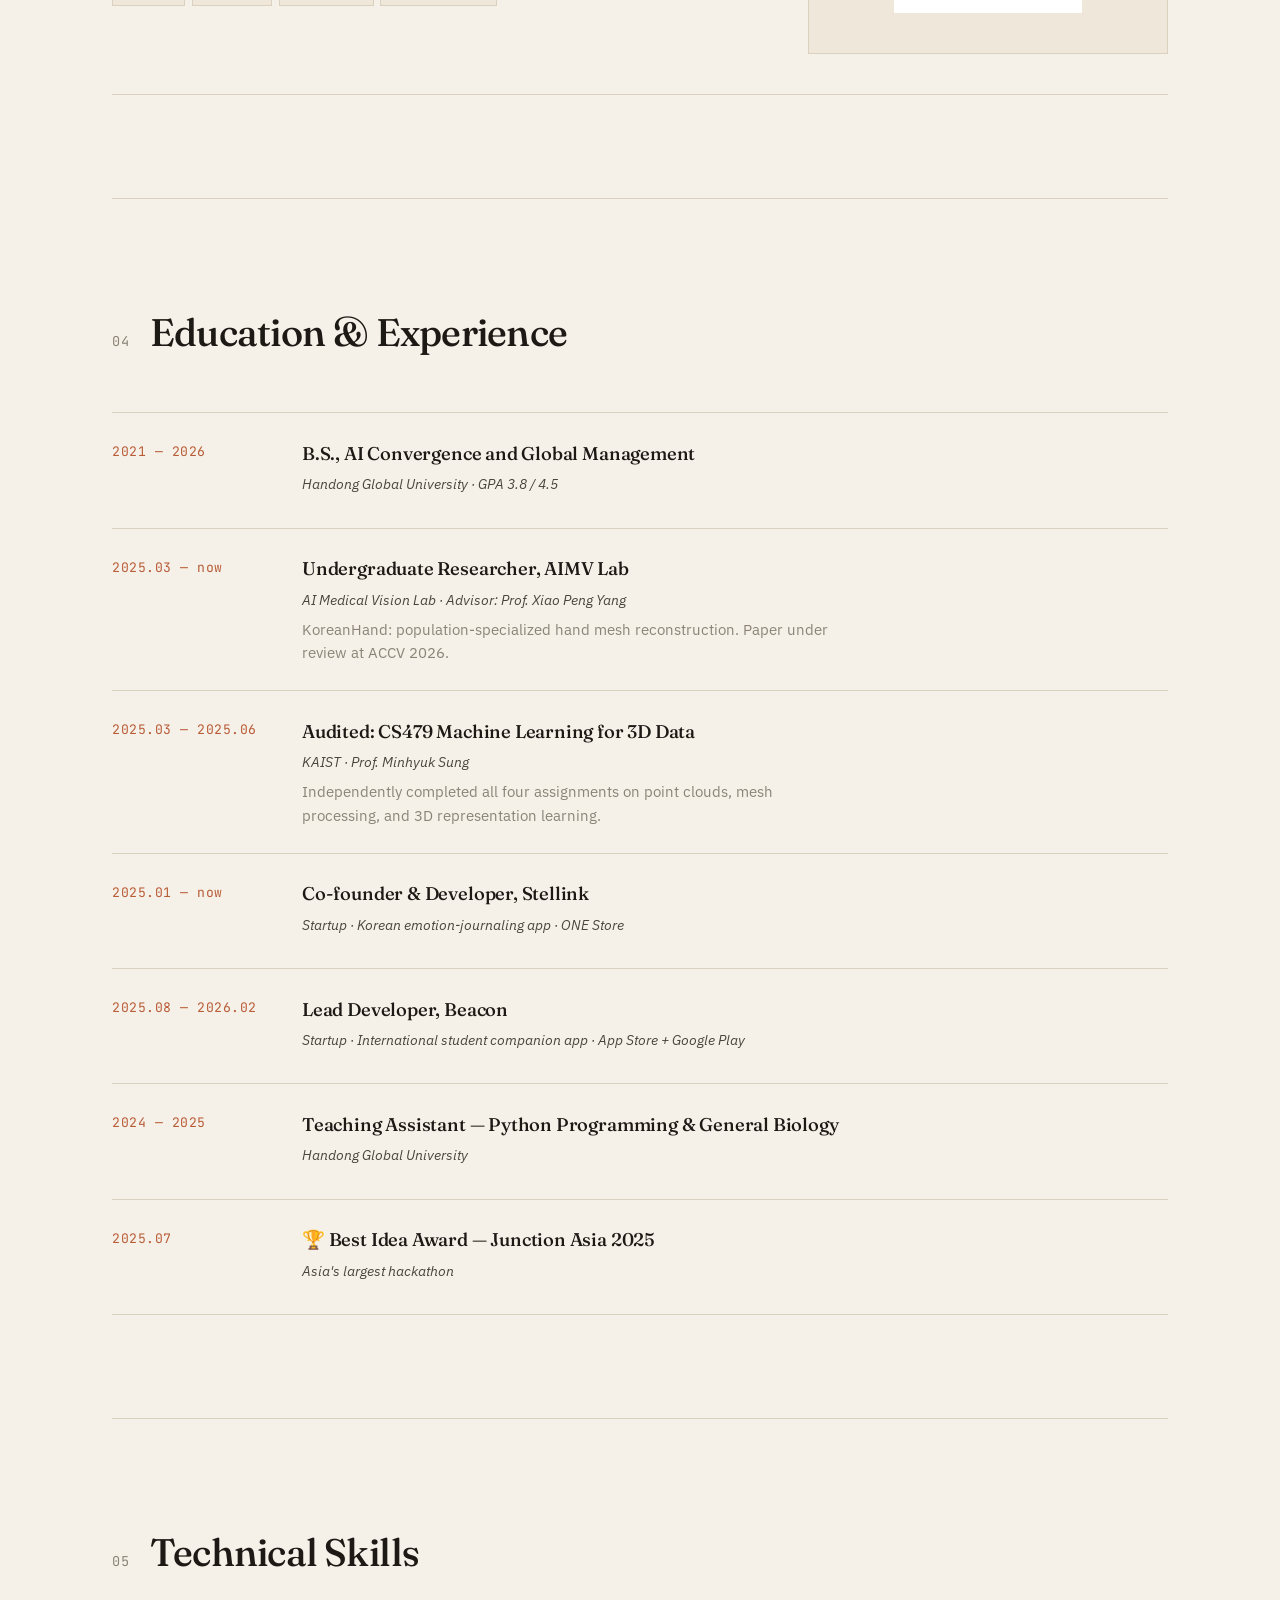
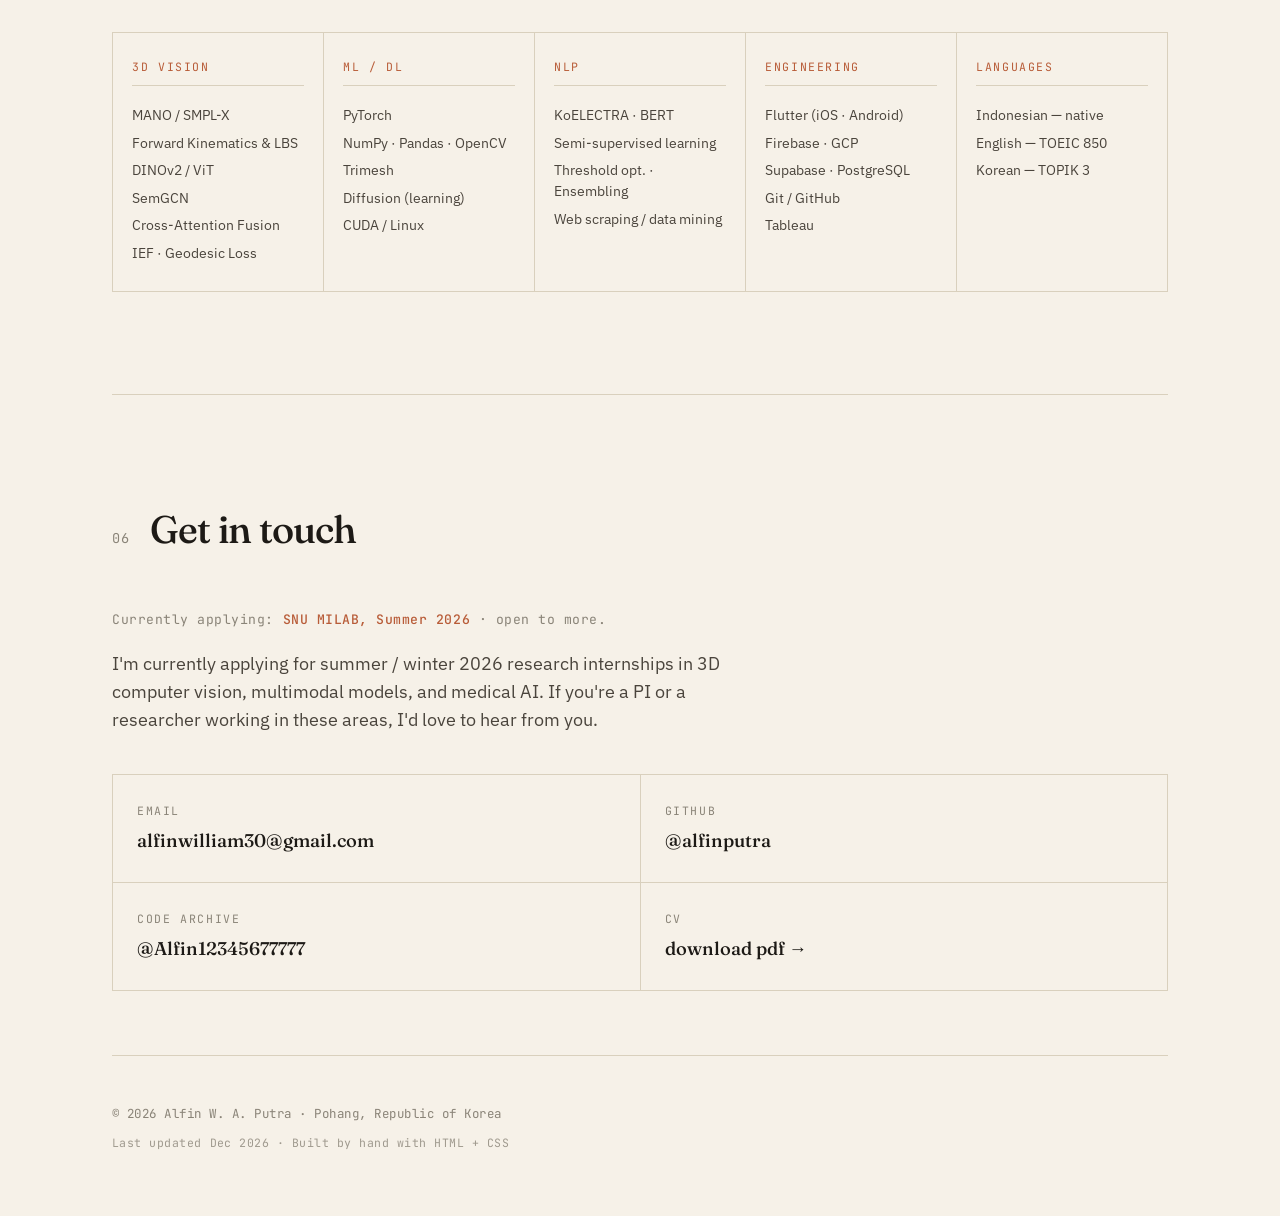
==== commit 2925df6f: "feat: add paper figures to KoreanHand card; fix stale content Figures: - Swap main image to system a" ====
--- a/index.html
+++ b/index.html
@@ -4,12 +4,12 @@
   <meta charset="UTF-8" />
   <meta name="viewport" content="width=device-width, initial-scale=1.0" />
   <title>Alfin W. A. Putra — 3D Computer Vision Researcher</title>
-  <meta name="description" content="Alfin William Adi Putra — undergraduate researcher in 3D computer vision and medical AI at Handong Global University. Currently working on hand pose and MANO mesh reconstruction at the AIMV Lab." />
+  <meta name="description" content="Alfin William Adi Putra — undergraduate researcher in 3D computer vision at Handong Global University. KoreanHand (ACCV 2026 under review): population-specialized hand mesh, PA-MPJPE 5.31mm, zero regression on FreiHAND. JNLP 2026 co-author." />
   <meta name="author" content="Alfin William Adi Putra" />
 
   <!-- Open Graph / social preview -->
   <meta property="og:title" content="Alfin W. A. Putra — 3D Computer Vision Researcher" />
-  <meta property="og:description" content="Undergraduate researcher in 3D computer vision and medical AI at Handong Global University. MANO mesh reconstruction, PA-MPJPE 7.73mm. KAIST CS479 audit. JNLP 2026 co-author." />
+  <meta property="og:description" content="Undergraduate researcher in 3D computer vision at Handong Global University. KoreanHand (ACCV 2026): PA-MPJPE 5.31mm, beats SOTA fine-tuning by 8.1%, zero regression on FreiHAND. JNLP 2026 co-author." />
   <meta property="og:type" content="website" />
   <meta property="og:url" content="https://alfin12345677777.github.io/cv-website/" />
   <meta property="og:image" content="https://alfin12345677777.github.io/cv-website/assets/img/og-image.png" />
@@ -241,8 +241,8 @@
         <!-- Project 1: Hand mesh -->
         <article class="proj">
           <div class="proj-media">
-            <img src="assets/img/handmesh-comparison.png" alt="Korean-shaped MANO mesh: ground truth vs predicted" class="proj-img" onerror="this.style.display='none';this.nextElementSibling.style.display='flex';" />
-            <div class="img-placeholder" style="display:none"><span>mesh comparison</span><small>assets/img/handmesh-comparison.png</small></div>
+            <img src="assets/img/Arcitecture_hand.png" alt="KoreanHand system architecture: specialist + HaMeR-FT + learned-α gating ensemble" class="proj-img" onerror="this.style.display='none';this.nextElementSibling.style.display='flex';" />
+            <div class="img-placeholder" style="display:none"><span>architecture</span><small>assets/img/Arcitecture_hand.png</small></div>
           </div>
           <div class="proj-body">
             <div class="proj-meta">Jan – Jun 2026 · research · ACCV 2026</div>
@@ -262,6 +262,20 @@
               <a href="https://github.com/Alfin12345677777/KoreanHand-Population-Specific-Hand-Mesh-Reconstruction-via-Learned-Specialist-Foundation-Ensembling" target="_blank" rel="noopener">github →</a>
             </div>
           </div>
+          <div class="proj-figures">
+            <figure class="proj-figure">
+              <img src="assets/img/F_score_hand.png" alt="F@ε accuracy curves for joints and mesh vertices on Korean test set" />
+              <figcaption><strong>F@ε accuracy curves</strong> on the 3,000-frame Korean test set (joints left, mesh vertices right). The learned-α ensemble (red) leads at every threshold, above HaMeR-FT (orange) and the fixed-α baseline (dashed).</figcaption>
+            </figure>
+            <figure class="proj-figure">
+              <img src="assets/img/cross_val_hand.png" alt="Cross-dataset PA-MPJPE comparison across FreiHAND, Korean test, InterHand2.6M, HO-3D, DexYCB" />
+              <figcaption><strong>Cross-dataset generalization.</strong> Fine-tuning HaMeR on Korean data regresses +39% on FreiHAND and +48% on InterHand2.6M. The additive ensemble inherits HaMeR-original accuracy on all non-Korean benchmarks — zero regression.</figcaption>
+            </figure>
+            <figure class="proj-figure">
+              <img src="assets/img/sample_hand.png" alt="Qualitative comparison: input RGB, ground truth, HaMeR-FT, fixed-alpha ensemble, learned-alpha ensemble" />
+              <figcaption><strong>Qualitative results.</strong> Top (success): ensemble reduces PA-MPVPE 9.31 → 3.75mm on a writing-tripod grasp. Bottom (failure): pliers-grip where all methods struggle (~10mm) — included as an honest negative.</figcaption>
+            </figure>
+          </div>
         </article>
 
         <!-- Project 2: CT Segmentation -->
@@ -357,7 +371,7 @@
           <div class="tl-body">
             <h3>Undergraduate Researcher, AIMV Lab</h3>
             <div class="tl-org">AI Medical Vision Lab · Advisor: Prof. Xiao Peng Yang</div>
-            <p>3D hand pose and MANO mesh reconstruction. Designed full RGB-to-mesh pipeline; targeting BMVC/ACCV submission.</p>
+            <p>KoreanHand: population-specialized hand mesh reconstruction. Paper under review at ACCV 2026.</p>
           </div>
         </div>
         <div class="tl-row">
@@ -466,8 +480,7 @@
       </div>
 
       <p class="contact-status">
-        Currently applying: <strong>KAIST Visual AI Group, Summer 2026</strong> ·
-        <strong>SNU MILAB, Summer 2026</strong> · open to more.
+        Currently applying: <strong>SNU MILAB, Summer 2026</strong> · open to more.
       </p>
 
       <p class="contact-lede">
@@ -498,7 +511,7 @@
 
     <footer class="footer">
       <div>© 2026 Alfin W. A. Putra · Pohang, Republic of Korea</div>
-      <div class="footer-sub">Last updated <span id="last-updated">May 2026</span> · Built by hand with HTML + CSS</div>
+      <div class="footer-sub">Last updated <span id="last-updated">June 2026</span> · Built by hand with HTML + CSS</div>
     </footer>
   </main>
 
--- a/assets/css/style.css
+++ b/assets/css/style.css
@@ -609,12 +609,46 @@
   padding: 2.5rem;
 }
 
+.proj-figures {
+  grid-column: 1 / -1;
+  display: grid;
+  grid-template-columns: repeat(3, 1fr);
+  gap: 1.2rem;
+  padding-top: 1.8rem;
+  border-top: 1px solid var(--rule);
+  margin-top: .5rem;
+}
+.proj-figure {
+  display: flex;
+  flex-direction: column;
+}
+.proj-figure img {
+  width: 100%;
+  display: block;
+  border: 1px solid var(--rule);
+  background: var(--bg-alt);
+}
+.proj-figure figcaption {
+  font-family: var(--mono);
+  font-size: .68rem;
+  color: var(--ink-mute);
+  margin-top: .6rem;
+  line-height: 1.55;
+  letter-spacing: .01em;
+}
+.proj-figure figcaption strong {
+  color: var(--ink-soft);
+  font-style: normal;
+  font-weight: 500;
+}
+
 @media (max-width: 860px) {
   .proj, .proj:nth-child(even) {
     grid-template-columns: 1fr;
     gap: 1.5rem;
   }
   .proj:nth-child(even) .proj-media { order: 0; }
+  .proj-figures { grid-template-columns: 1fr; }
 }
 
 /* ============================================================
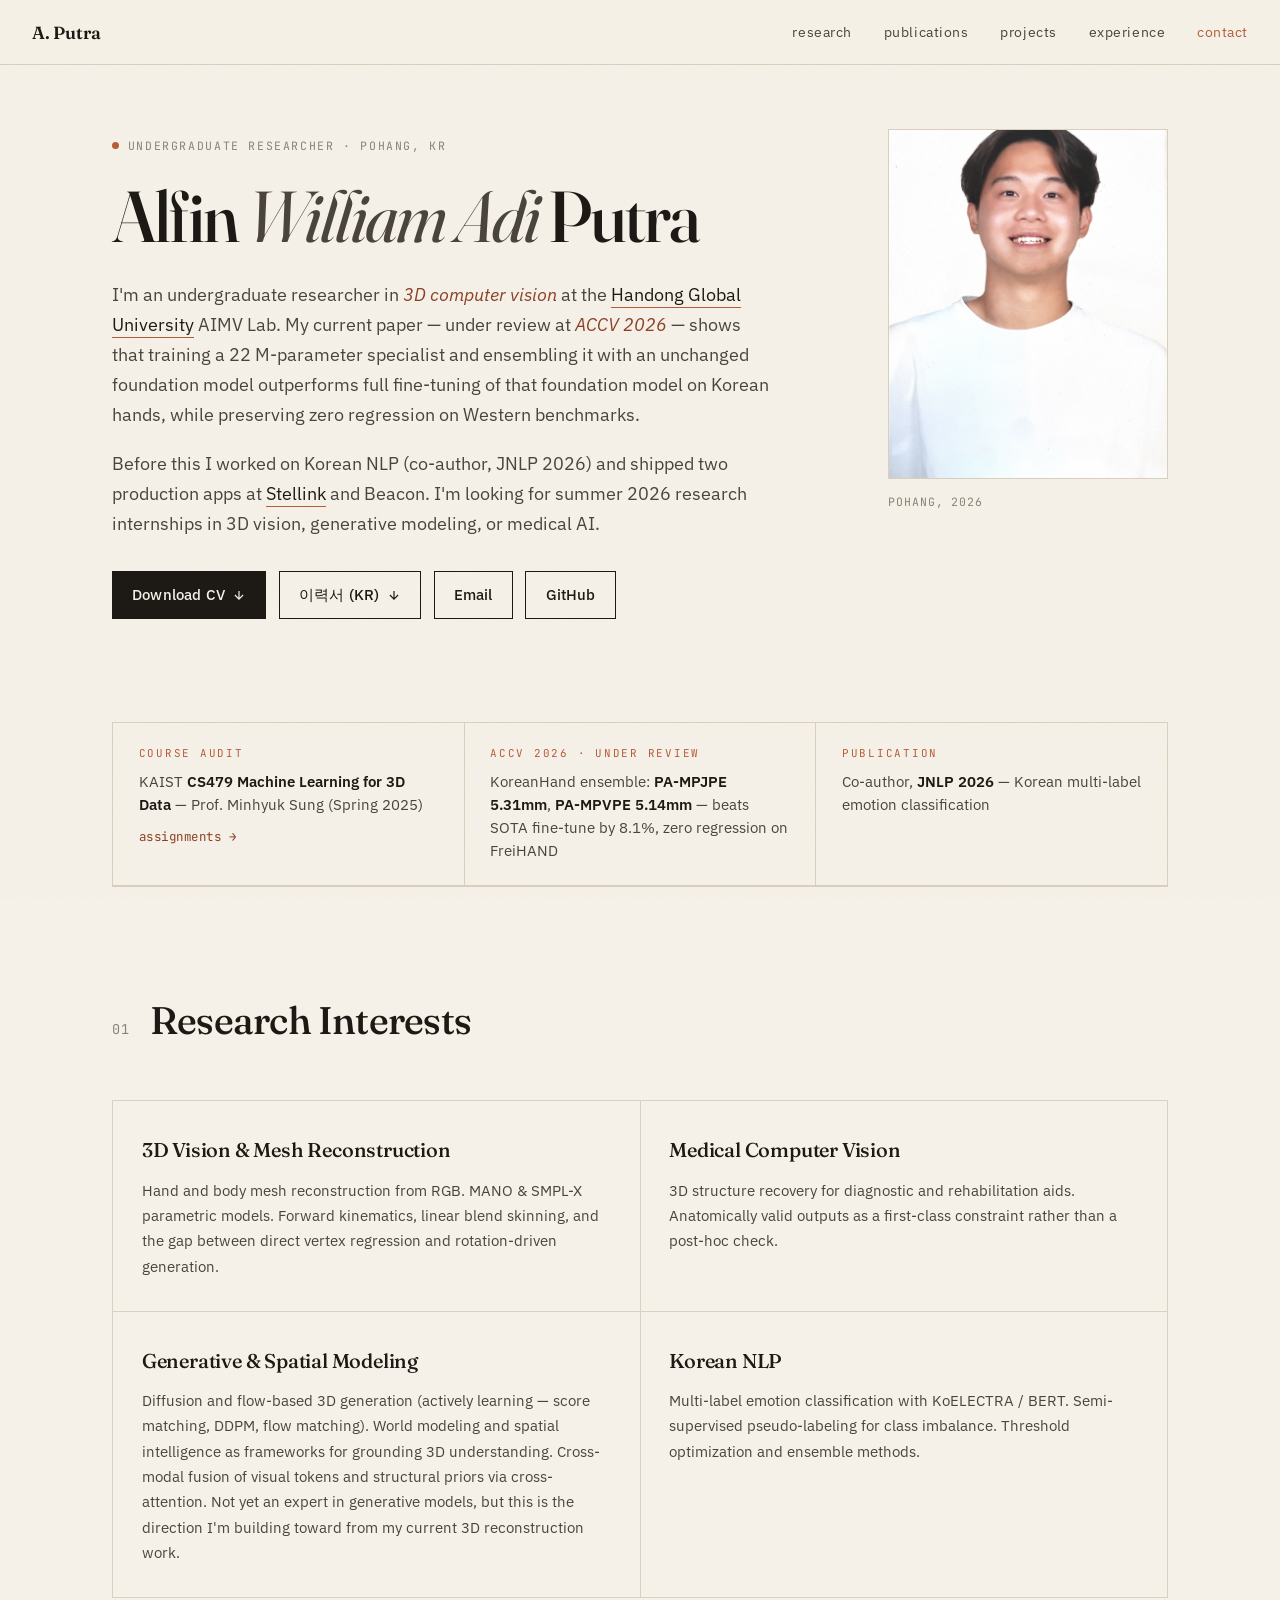
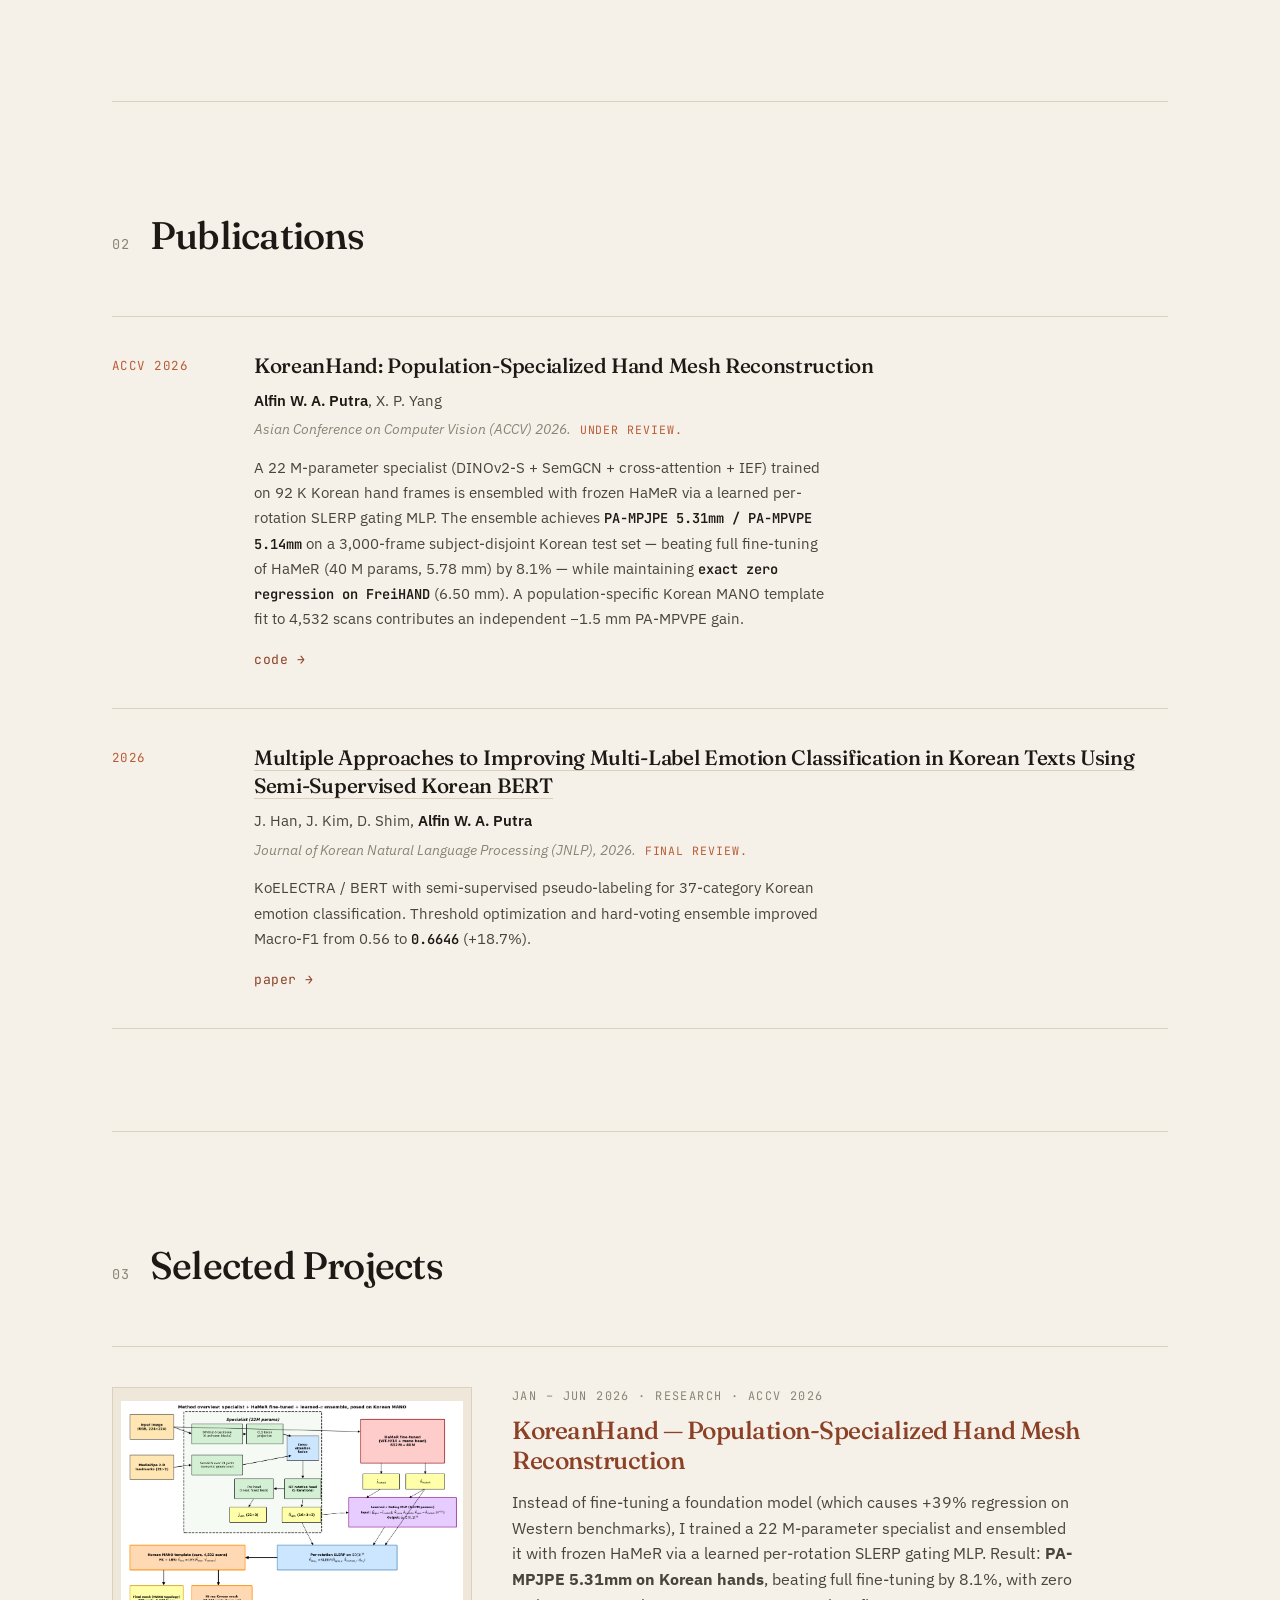
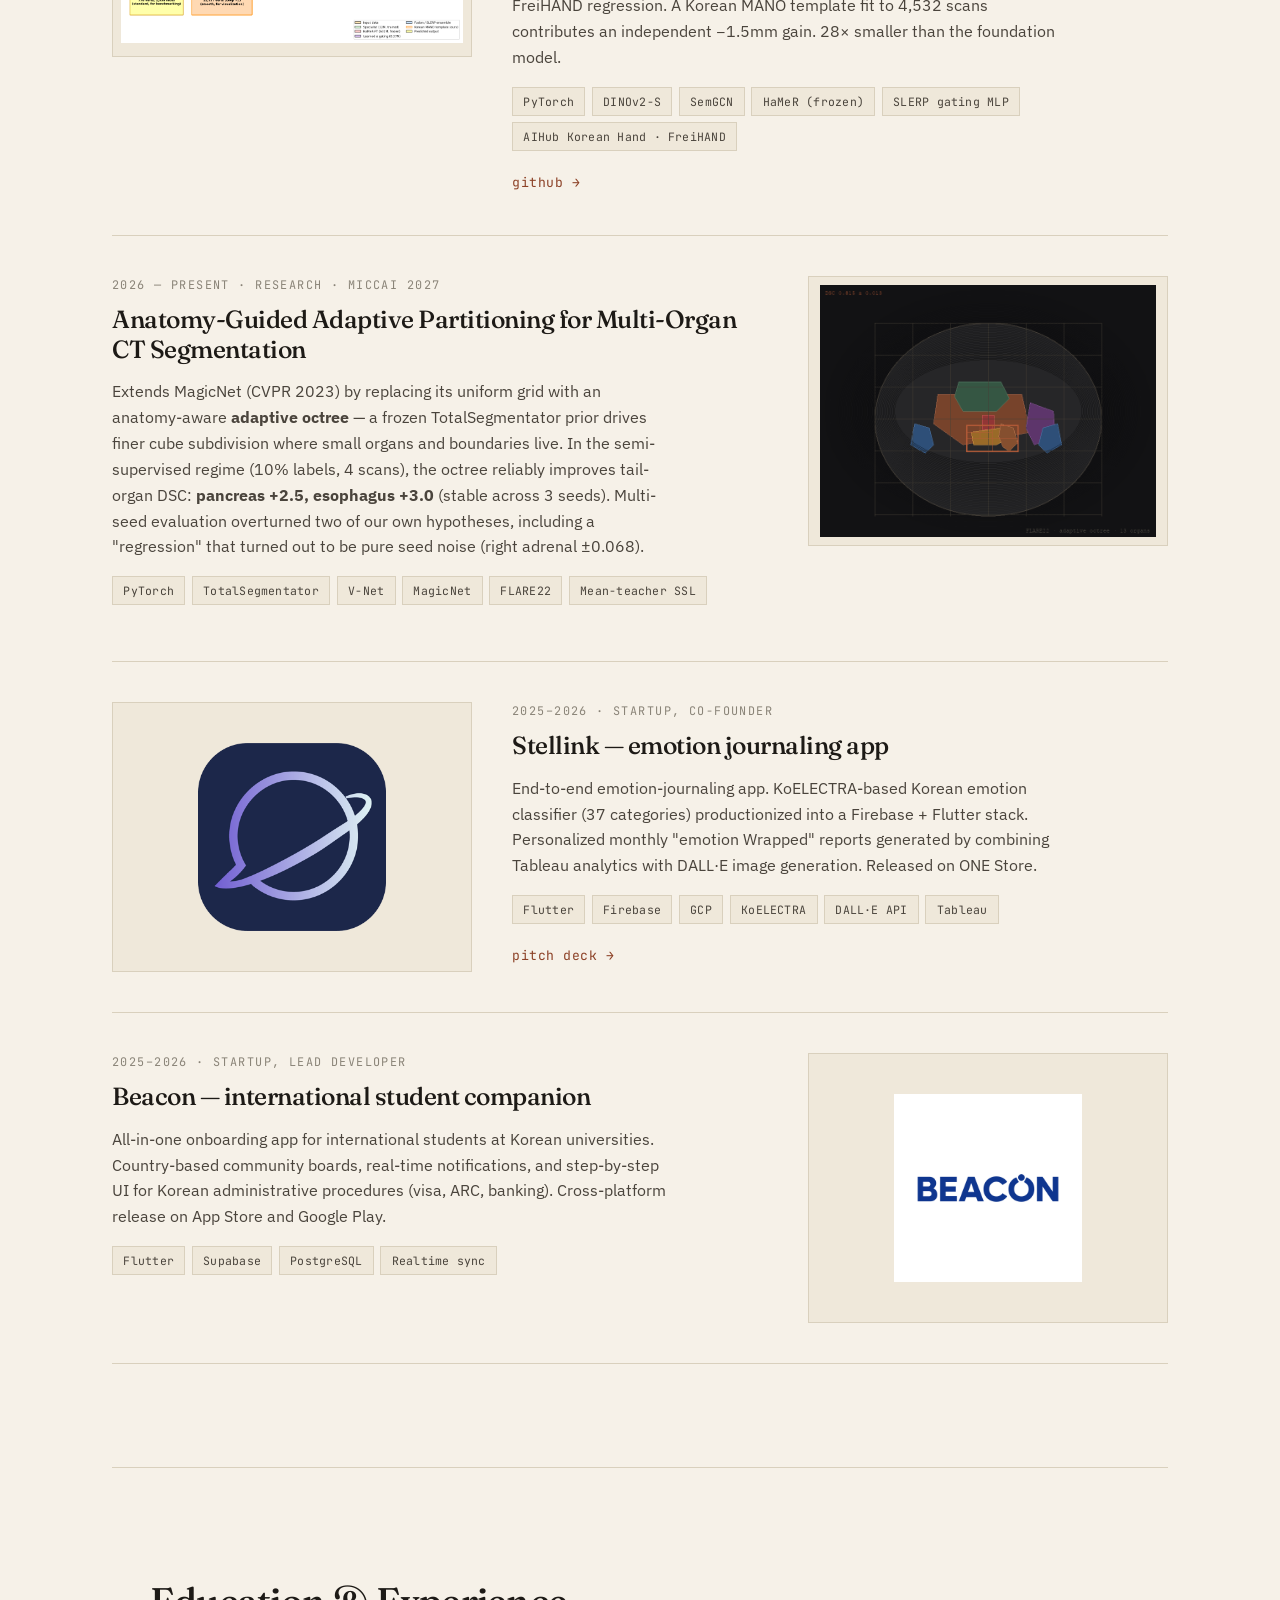
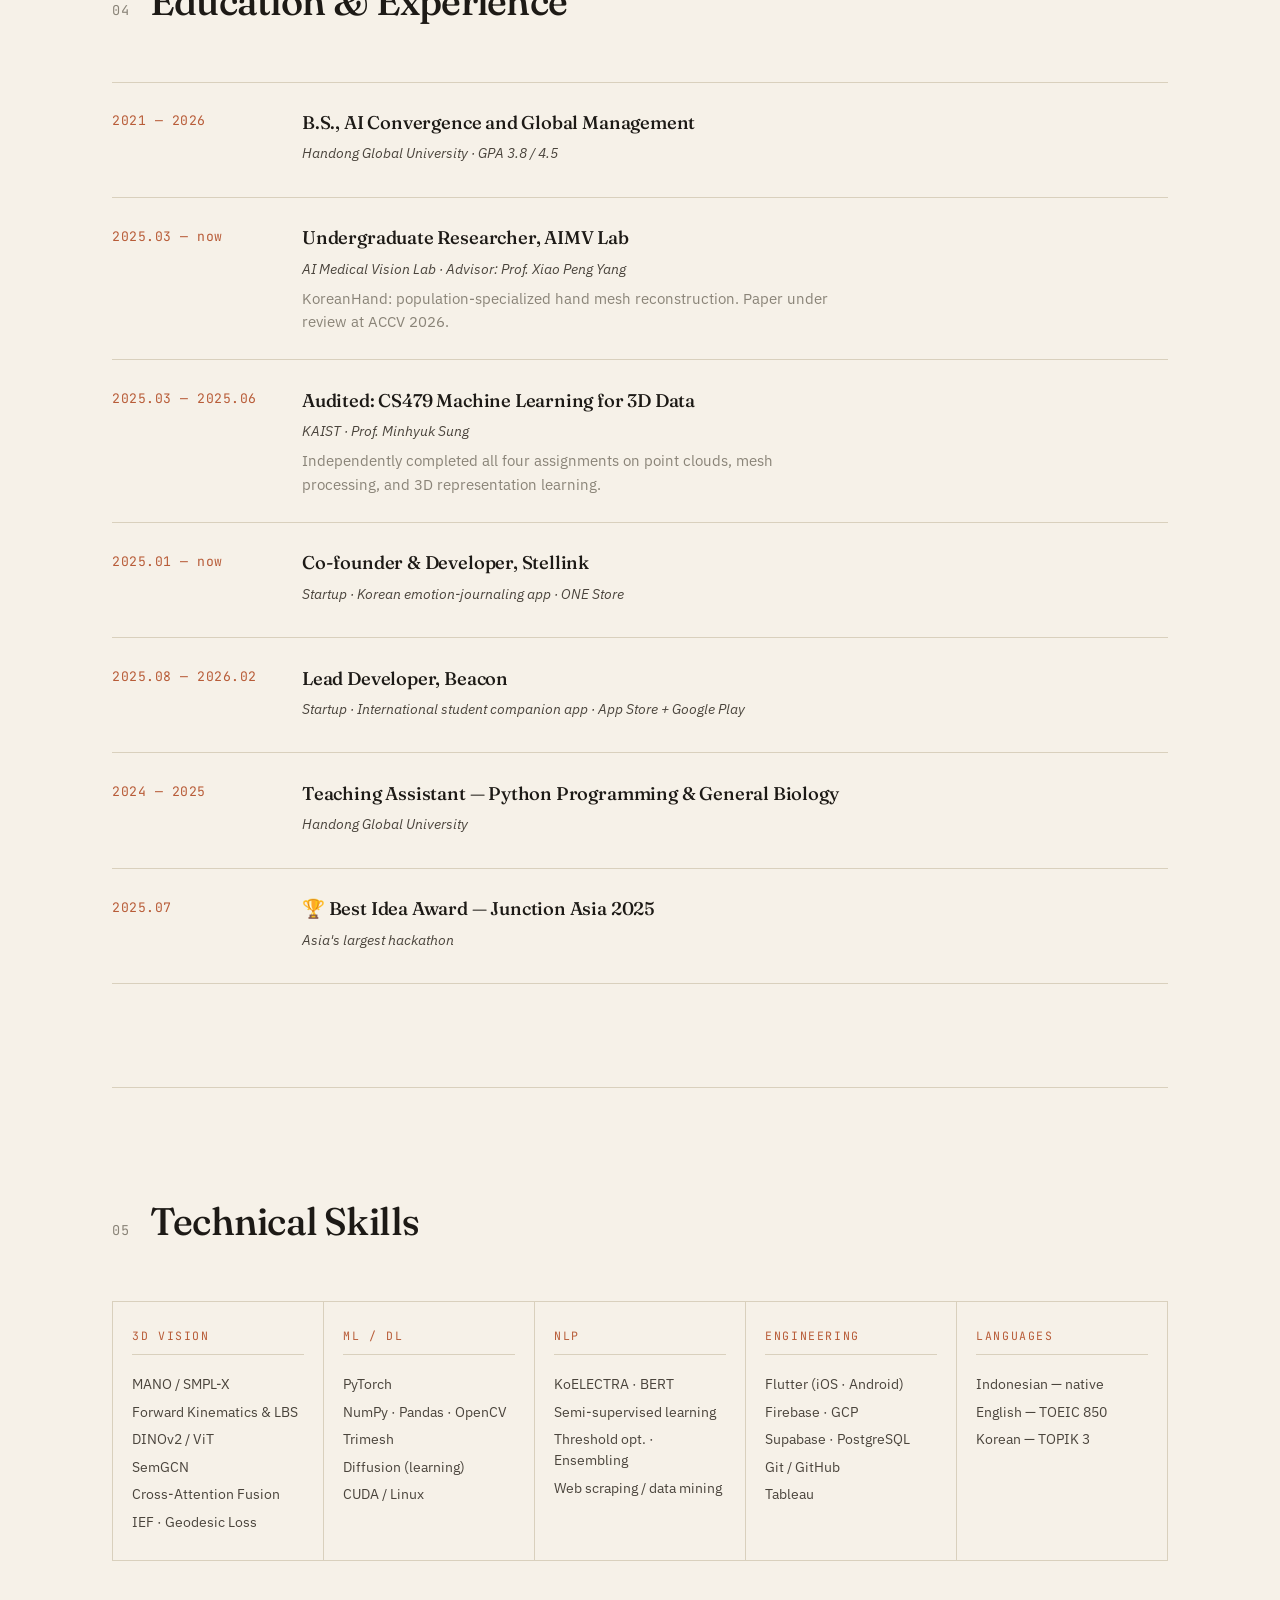
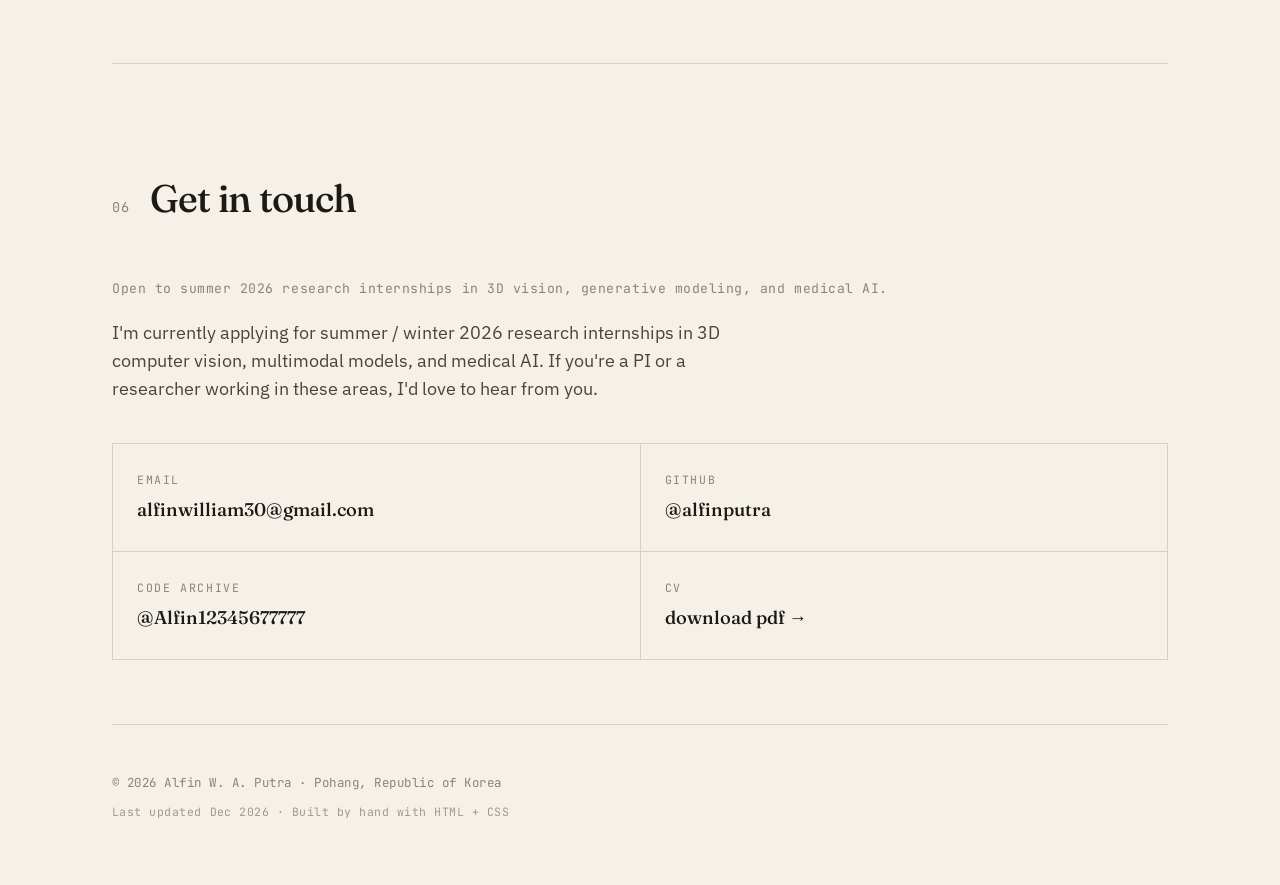
==== commit b6795010: "feat: add KoreanHand detail page; clean up main project card - New koreanhand.html: full project pag" ====
--- a/index.html
+++ b/index.html
@@ -246,7 +246,7 @@
           </div>
           <div class="proj-body">
             <div class="proj-meta">Jan – Jun 2026 · research · ACCV 2026</div>
-            <h3 class="proj-title">KoreanHand — Population-Specialized Hand Mesh Reconstruction</h3>
+            <h3 class="proj-title"><a href="koreanhand.html">KoreanHand — Population-Specialized Hand Mesh Reconstruction</a></h3>
             <p>
               Instead of fine-tuning a foundation model (which causes +39% regression on Western benchmarks),
               I trained a 22 M-parameter specialist and ensembled it with frozen HaMeR via a learned
@@ -261,20 +261,6 @@
             <div class="proj-links">
               <a href="https://github.com/Alfin12345677777/KoreanHand-Population-Specific-Hand-Mesh-Reconstruction-via-Learned-Specialist-Foundation-Ensembling" target="_blank" rel="noopener">github →</a>
             </div>
-          </div>
-          <div class="proj-figures">
-            <figure class="proj-figure">
-              <img src="assets/img/F_score_hand.png" alt="F@ε accuracy curves for joints and mesh vertices on Korean test set" />
-              <figcaption><strong>F@ε accuracy curves</strong> on the 3,000-frame Korean test set (joints left, mesh vertices right). The learned-α ensemble (red) leads at every threshold, above HaMeR-FT (orange) and the fixed-α baseline (dashed).</figcaption>
-            </figure>
-            <figure class="proj-figure">
-              <img src="assets/img/cross_val_hand.png" alt="Cross-dataset PA-MPJPE comparison across FreiHAND, Korean test, InterHand2.6M, HO-3D, DexYCB" />
-              <figcaption><strong>Cross-dataset generalization.</strong> Fine-tuning HaMeR on Korean data regresses +39% on FreiHAND and +48% on InterHand2.6M. The additive ensemble inherits HaMeR-original accuracy on all non-Korean benchmarks — zero regression.</figcaption>
-            </figure>
-            <figure class="proj-figure">
-              <img src="assets/img/sample_hand.png" alt="Qualitative comparison: input RGB, ground truth, HaMeR-FT, fixed-alpha ensemble, learned-alpha ensemble" />
-              <figcaption><strong>Qualitative results.</strong> Top (success): ensemble reduces PA-MPVPE 9.31 → 3.75mm on a writing-tripod grasp. Bottom (failure): pliers-grip where all methods struggle (~10mm) — included as an honest negative.</figcaption>
-            </figure>
           </div>
         </article>
 
@@ -480,7 +466,7 @@
       </div>
 
       <p class="contact-status">
-        Currently applying: <strong>SNU MILAB, Summer 2026</strong> · open to more.
+        Open to summer 2026 research internships in 3D vision, generative modeling, and medical AI.
       </p>
 
       <p class="contact-lede">
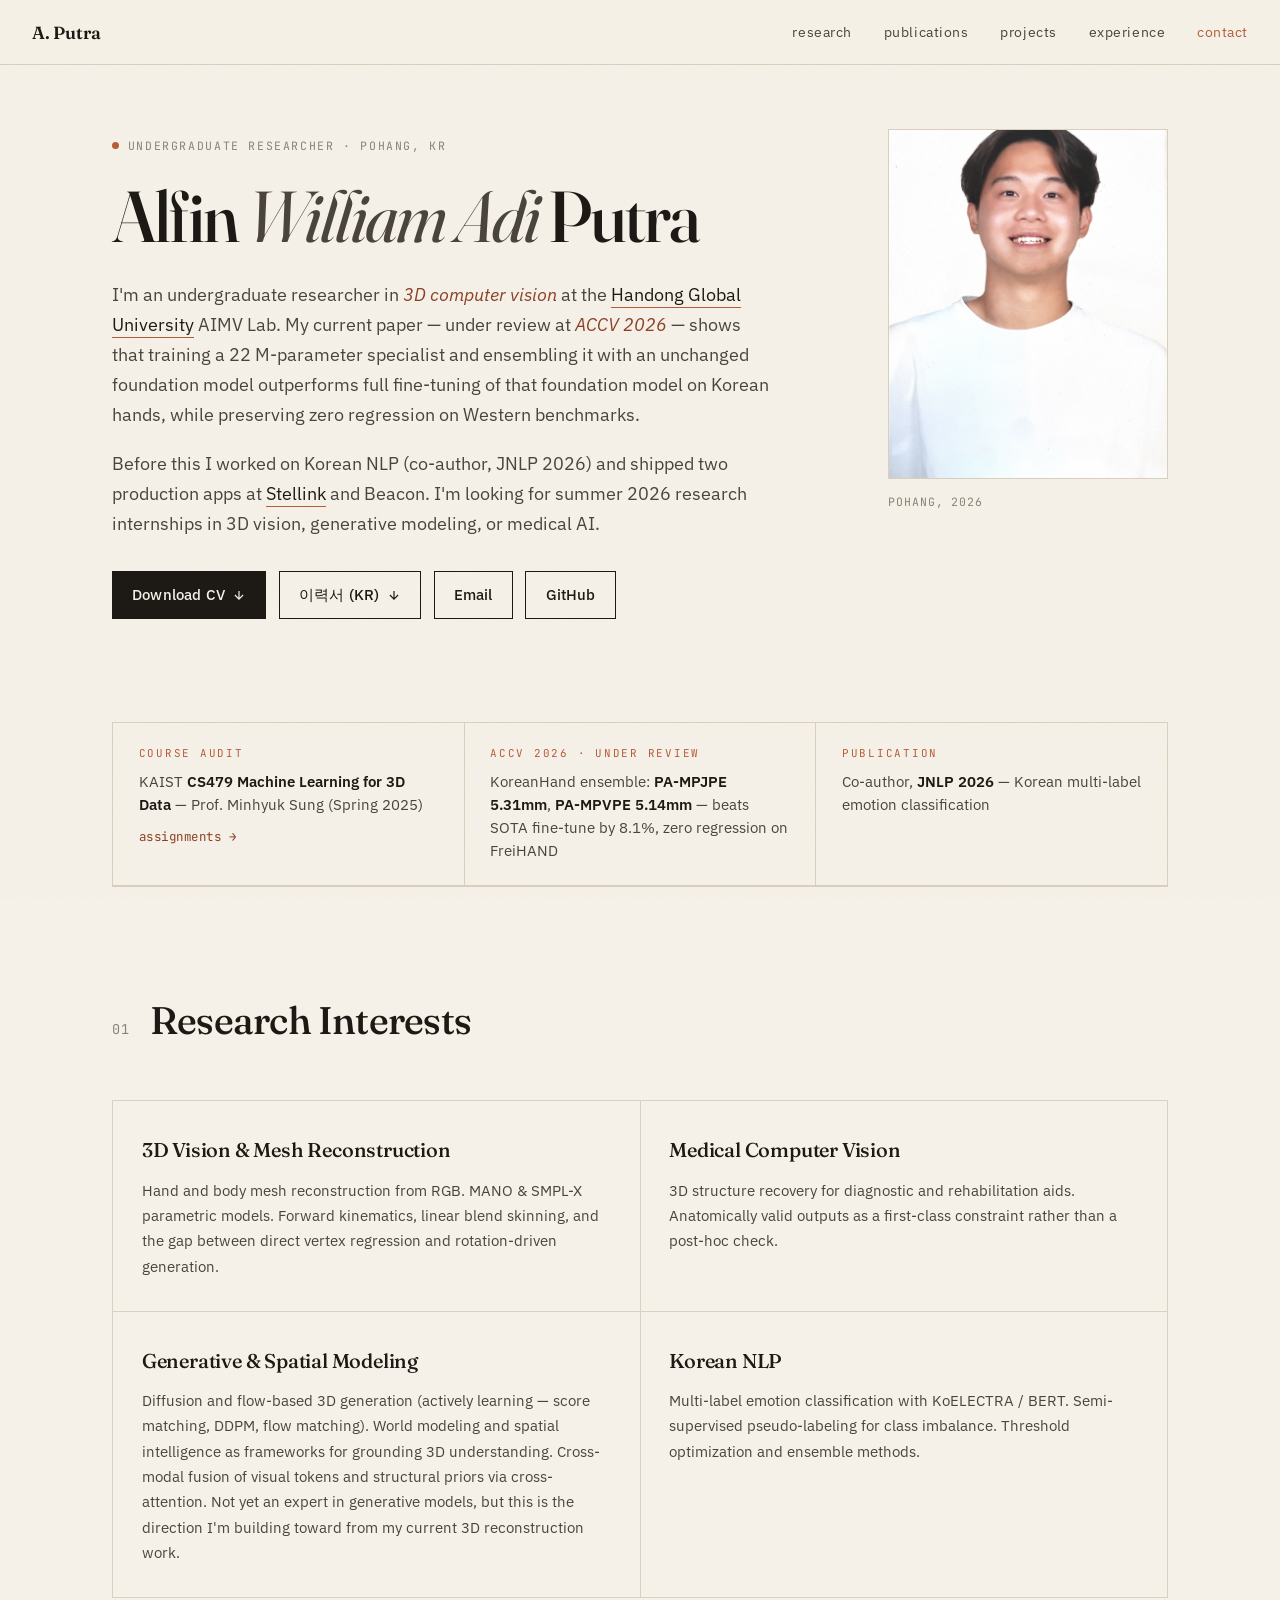
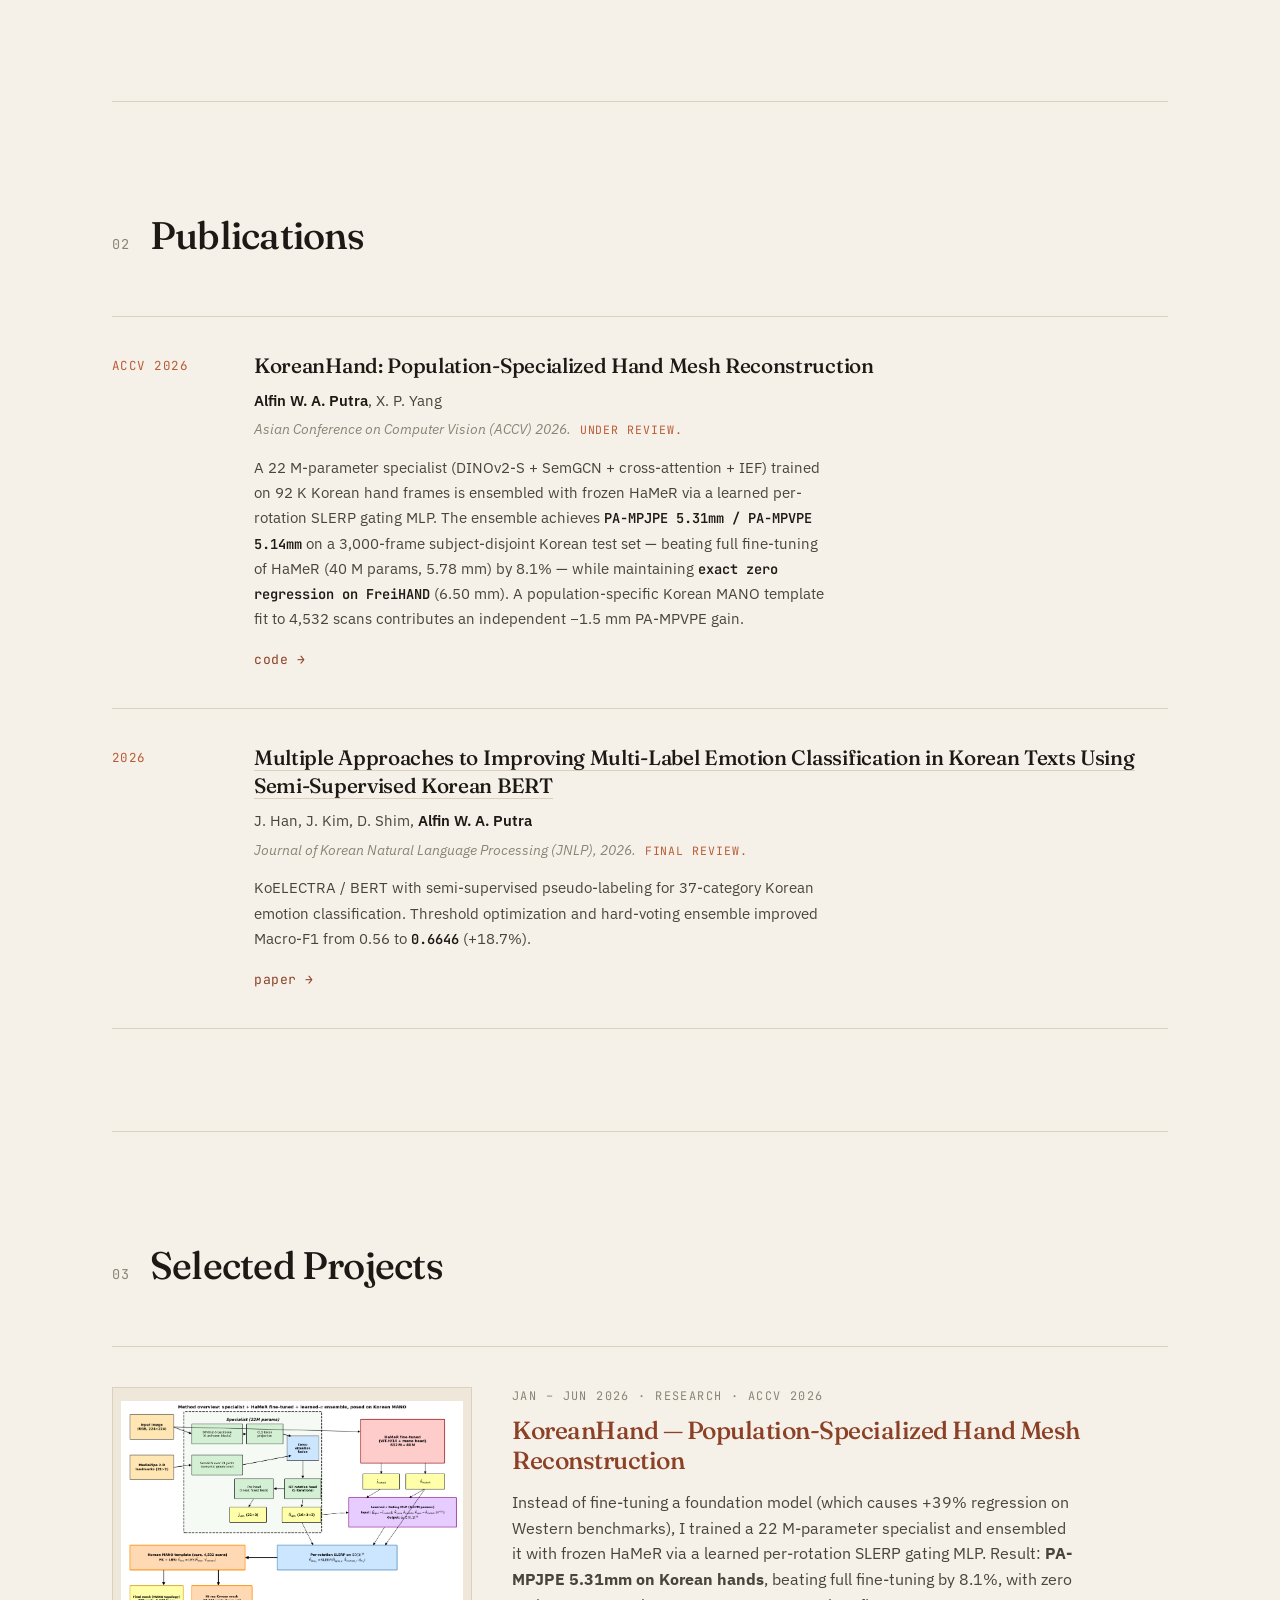
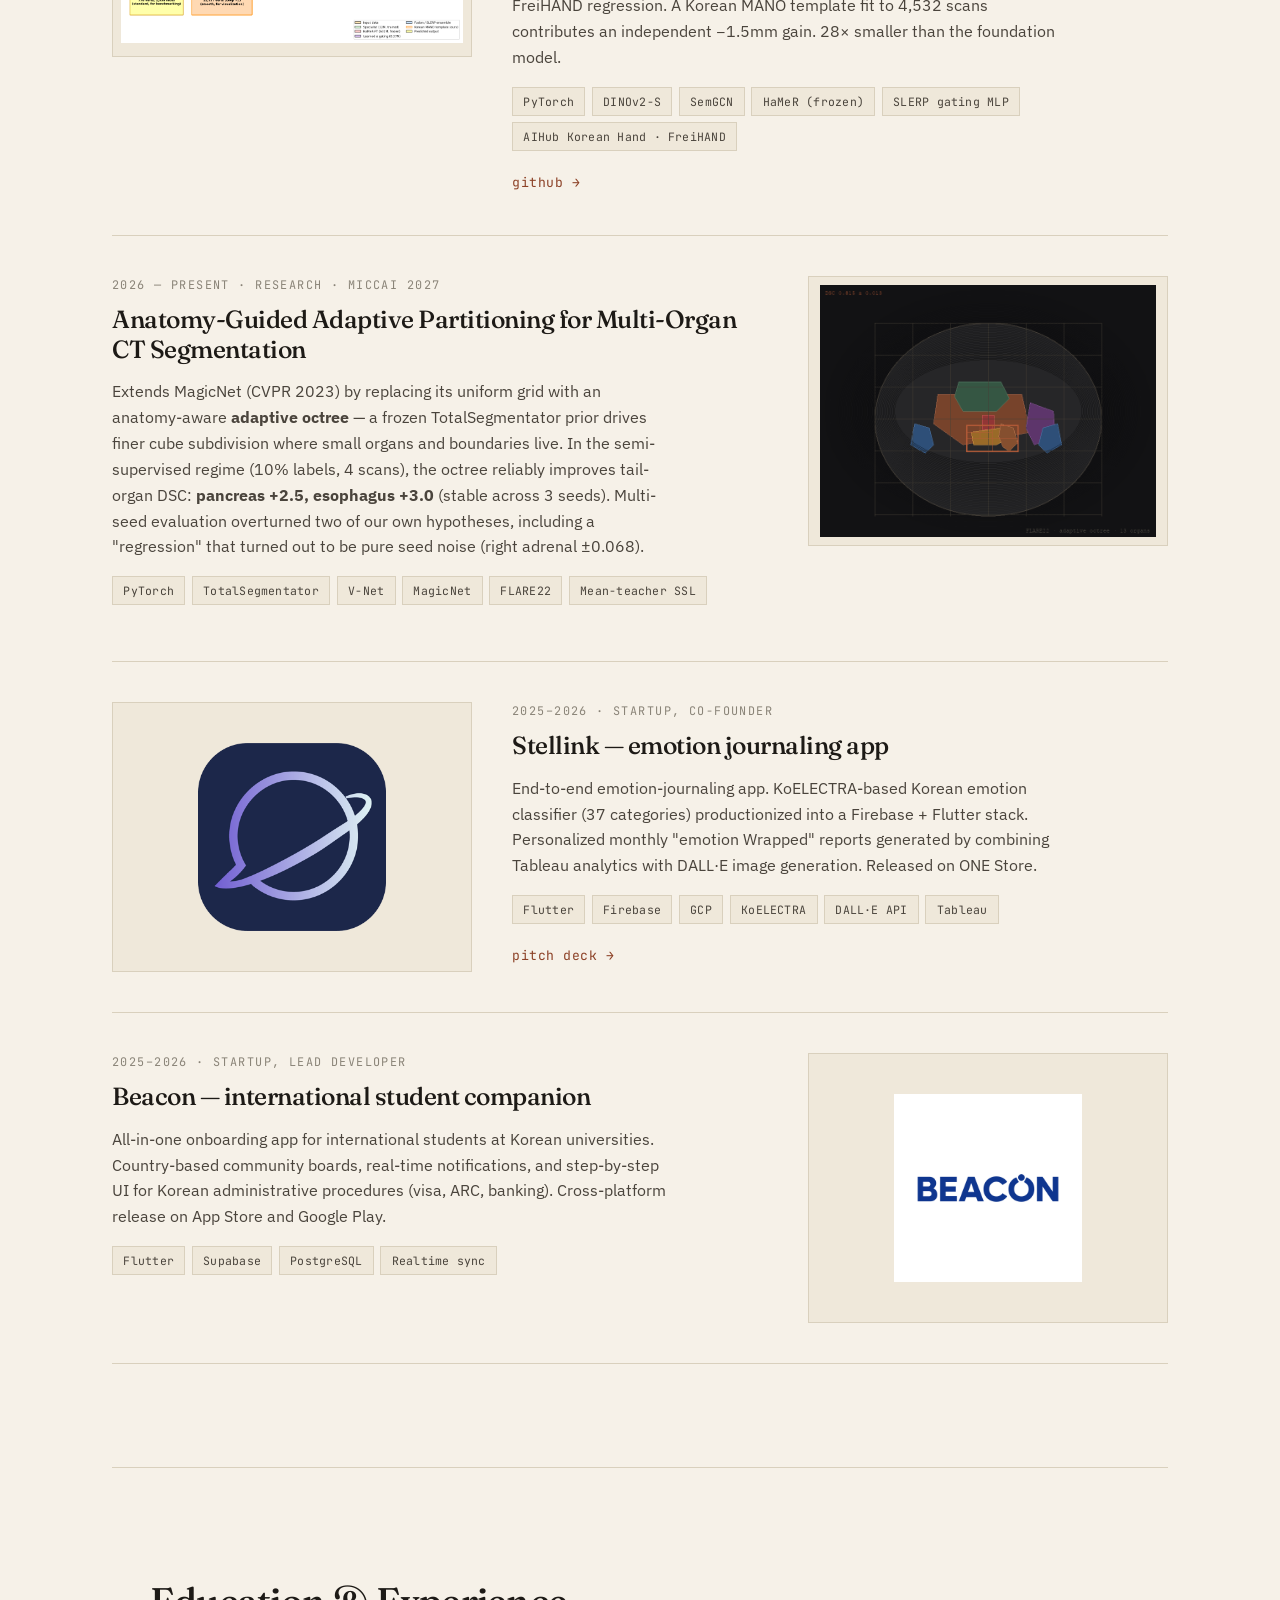
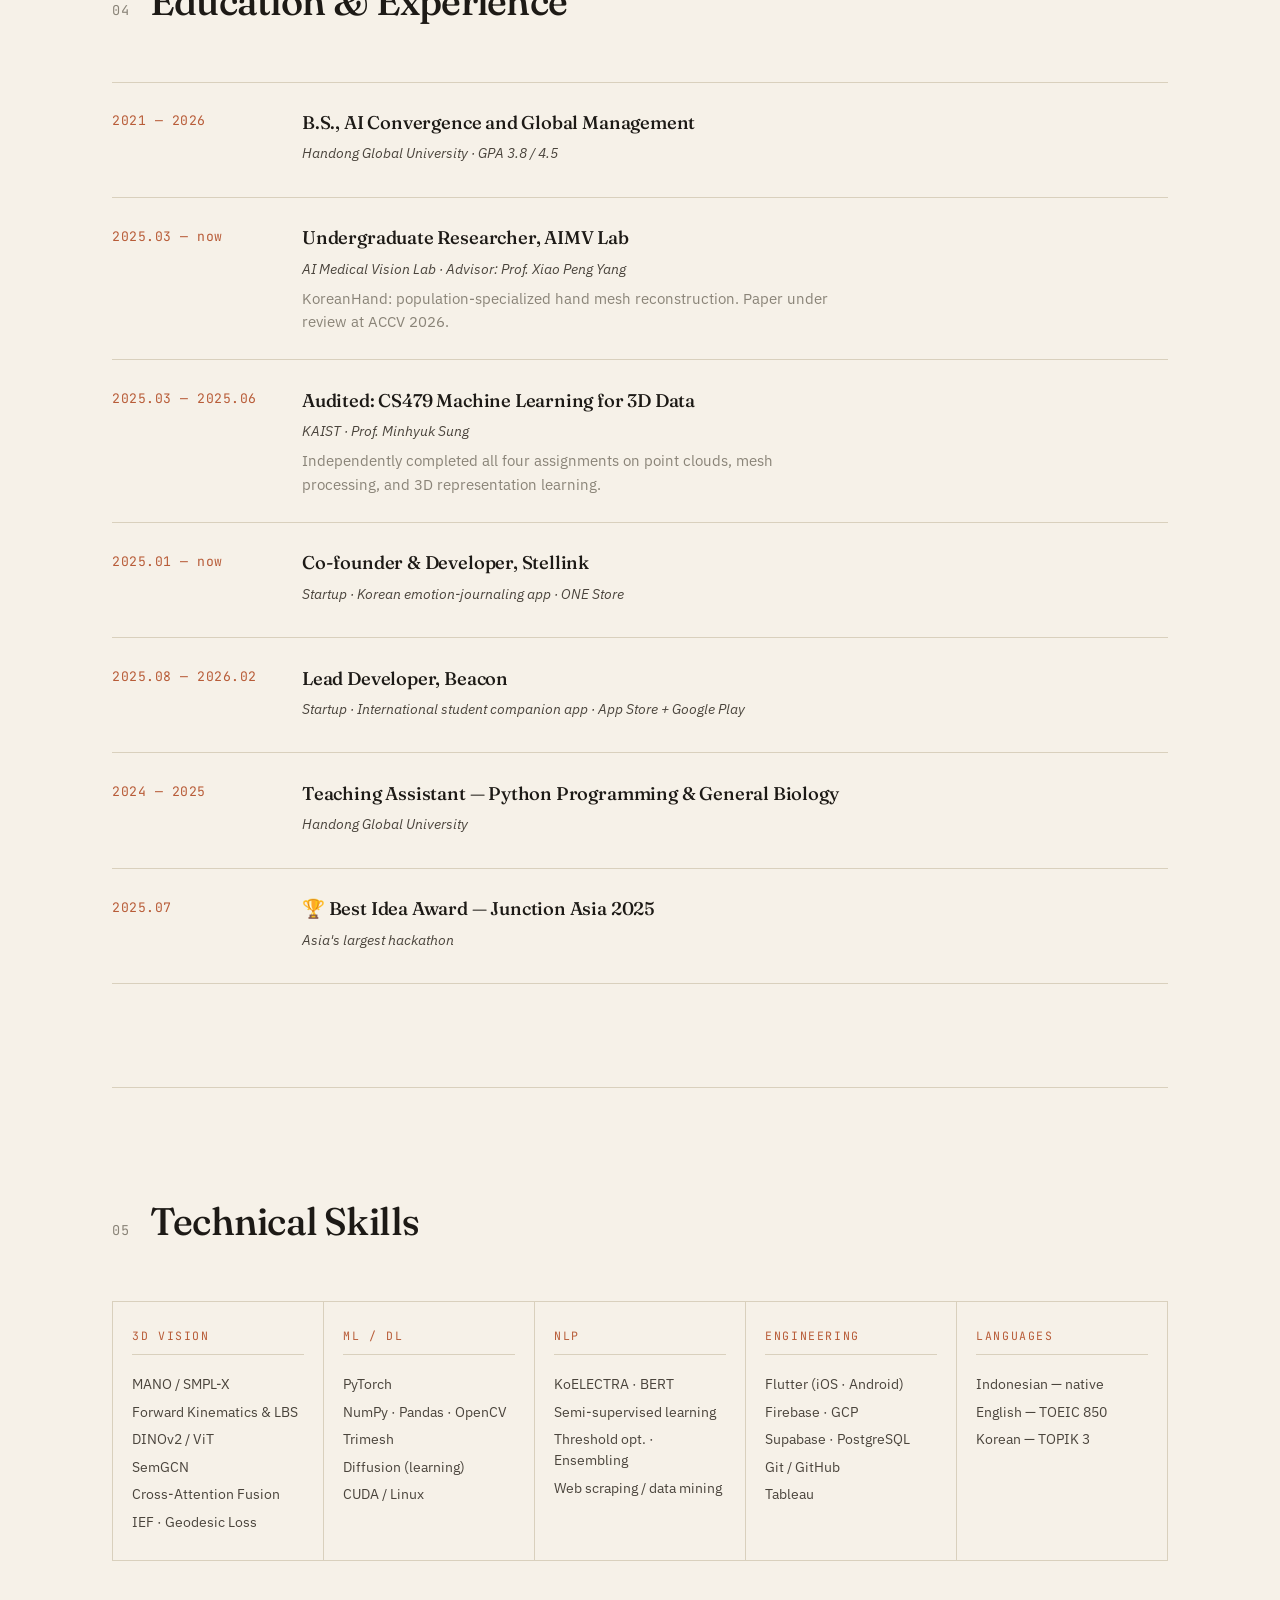
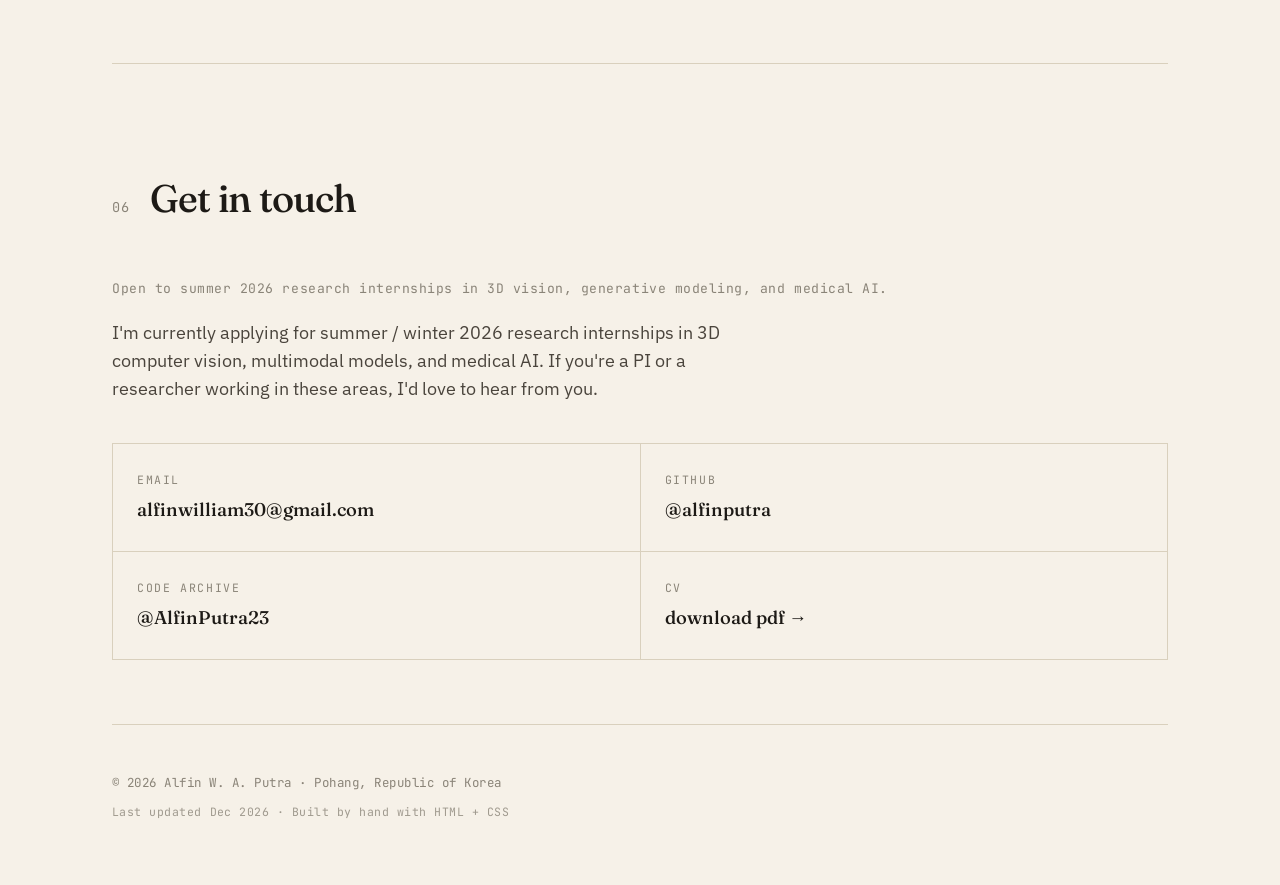
==== commit 72664981: "fix: update all URLs to new GitHub username AlfinPutra23 Old: alfin12345677777 / Alfin12345677777 Ne" ====
--- a/index.html
+++ b/index.html
@@ -11,14 +11,14 @@
   <meta property="og:title" content="Alfin W. A. Putra — 3D Computer Vision Researcher" />
   <meta property="og:description" content="Undergraduate researcher in 3D computer vision at Handong Global University. KoreanHand (ACCV 2026): PA-MPJPE 5.31mm, beats SOTA fine-tuning by 8.1%, zero regression on FreiHAND. JNLP 2026 co-author." />
   <meta property="og:type" content="website" />
-  <meta property="og:url" content="https://alfin12345677777.github.io/cv-website/" />
-  <meta property="og:image" content="https://alfin12345677777.github.io/cv-website/assets/img/og-image.png" />
+  <meta property="og:url" content="https://alfinputra23.github.io/cv-website/" />
+  <meta property="og:image" content="https://alfinputra23.github.io/cv-website/assets/img/og-image.png" />
   <meta property="og:image:width" content="1200" />
   <meta property="og:image:height" content="630" />
   <meta name="twitter:card" content="summary_large_image" />
   <meta name="twitter:title" content="Alfin W. A. Putra — 3D Computer Vision Researcher" />
   <meta name="twitter:description" content="Undergraduate researcher in 3D computer vision and medical AI at Handong Global University." />
-  <meta name="twitter:image" content="https://alfin12345677777.github.io/cv-website/assets/img/og-image.png" />
+  <meta name="twitter:image" content="https://alfinputra23.github.io/cv-website/assets/img/og-image.png" />
 
   <!-- Favicon -->
   <link rel="icon" type="image/svg+xml" href="assets/img/favicon.svg" />
@@ -107,7 +107,7 @@
           KAIST <strong>CS479 Machine Learning for 3D Data</strong>
           — Prof. Minhyuk Sung (Spring 2025)
         </span>
-        <a href="https://github.com/Alfin12345677777?tab=repositories" class="highlight-link" target="_blank" rel="noopener">assignments →</a>
+        <a href="https://github.com/AlfinPutra23?tab=repositories" class="highlight-link" target="_blank" rel="noopener">assignments →</a>
       </div>
       <div class="highlight">
         <span class="highlight-label">ACCV 2026 · under review</span>
@@ -197,7 +197,7 @@
               fit to 4,532 scans contributes an independent −1.5 mm PA-MPVPE gain.
             </p>
             <div class="pub-links">
-              <a href="https://github.com/Alfin12345677777/KoreanHand-Population-Specific-Hand-Mesh-Reconstruction-via-Learned-Specialist-Foundation-Ensembling" target="_blank" rel="noopener">code →</a>
+              <a href="https://github.com/AlfinPutra23/KoreanHand-Population-Specific-Hand-Mesh-Reconstruction-via-Learned-Specialist-Foundation-Ensembling" target="_blank" rel="noopener">code →</a>
             </div>
           </div>
         </li>
@@ -259,7 +259,7 @@
               <li>HaMeR (frozen)</li><li>SLERP gating MLP</li><li>AIHub Korean Hand · FreiHAND</li>
             </ul>
             <div class="proj-links">
-              <a href="https://github.com/Alfin12345677777/KoreanHand-Population-Specific-Hand-Mesh-Reconstruction-via-Learned-Specialist-Foundation-Ensembling" target="_blank" rel="noopener">github →</a>
+              <a href="https://github.com/AlfinPutra23/KoreanHand-Population-Specific-Hand-Mesh-Reconstruction-via-Learned-Specialist-Foundation-Ensembling" target="_blank" rel="noopener">github →</a>
             </div>
           </div>
         </article>
@@ -484,9 +484,9 @@
           <span class="label">github</span>
           <span class="value">@alfinputra</span>
         </a>
-        <a href="https://github.com/Alfin12345677777" target="_blank" rel="noopener" class="contact-card">
+        <a href="https://github.com/AlfinPutra23" target="_blank" rel="noopener" class="contact-card">
           <span class="label">code archive</span>
-          <span class="value">@Alfin12345677777</span>
+          <span class="value">@AlfinPutra23</span>
         </a>
         <a href="assets/cv/Alfin_Putra_CV.pdf" target="_blank" class="contact-card">
           <span class="label">cv</span>
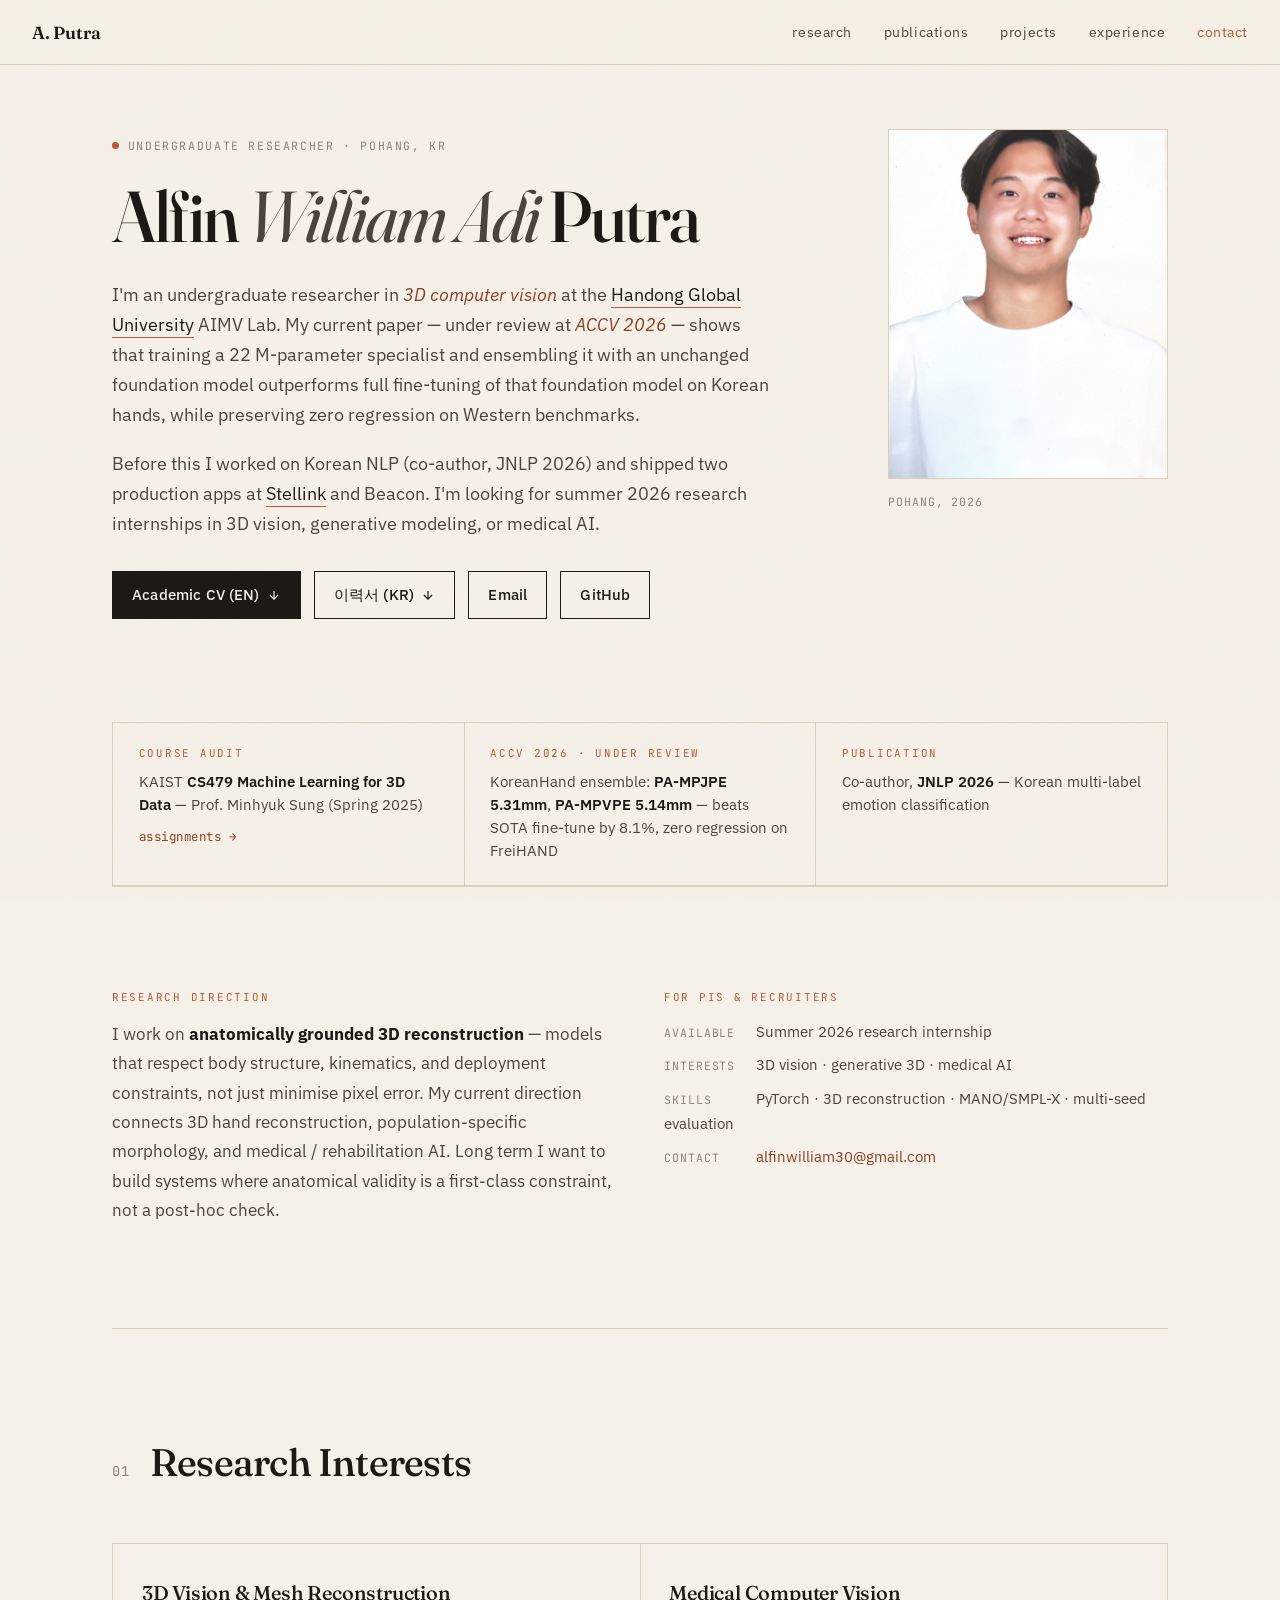
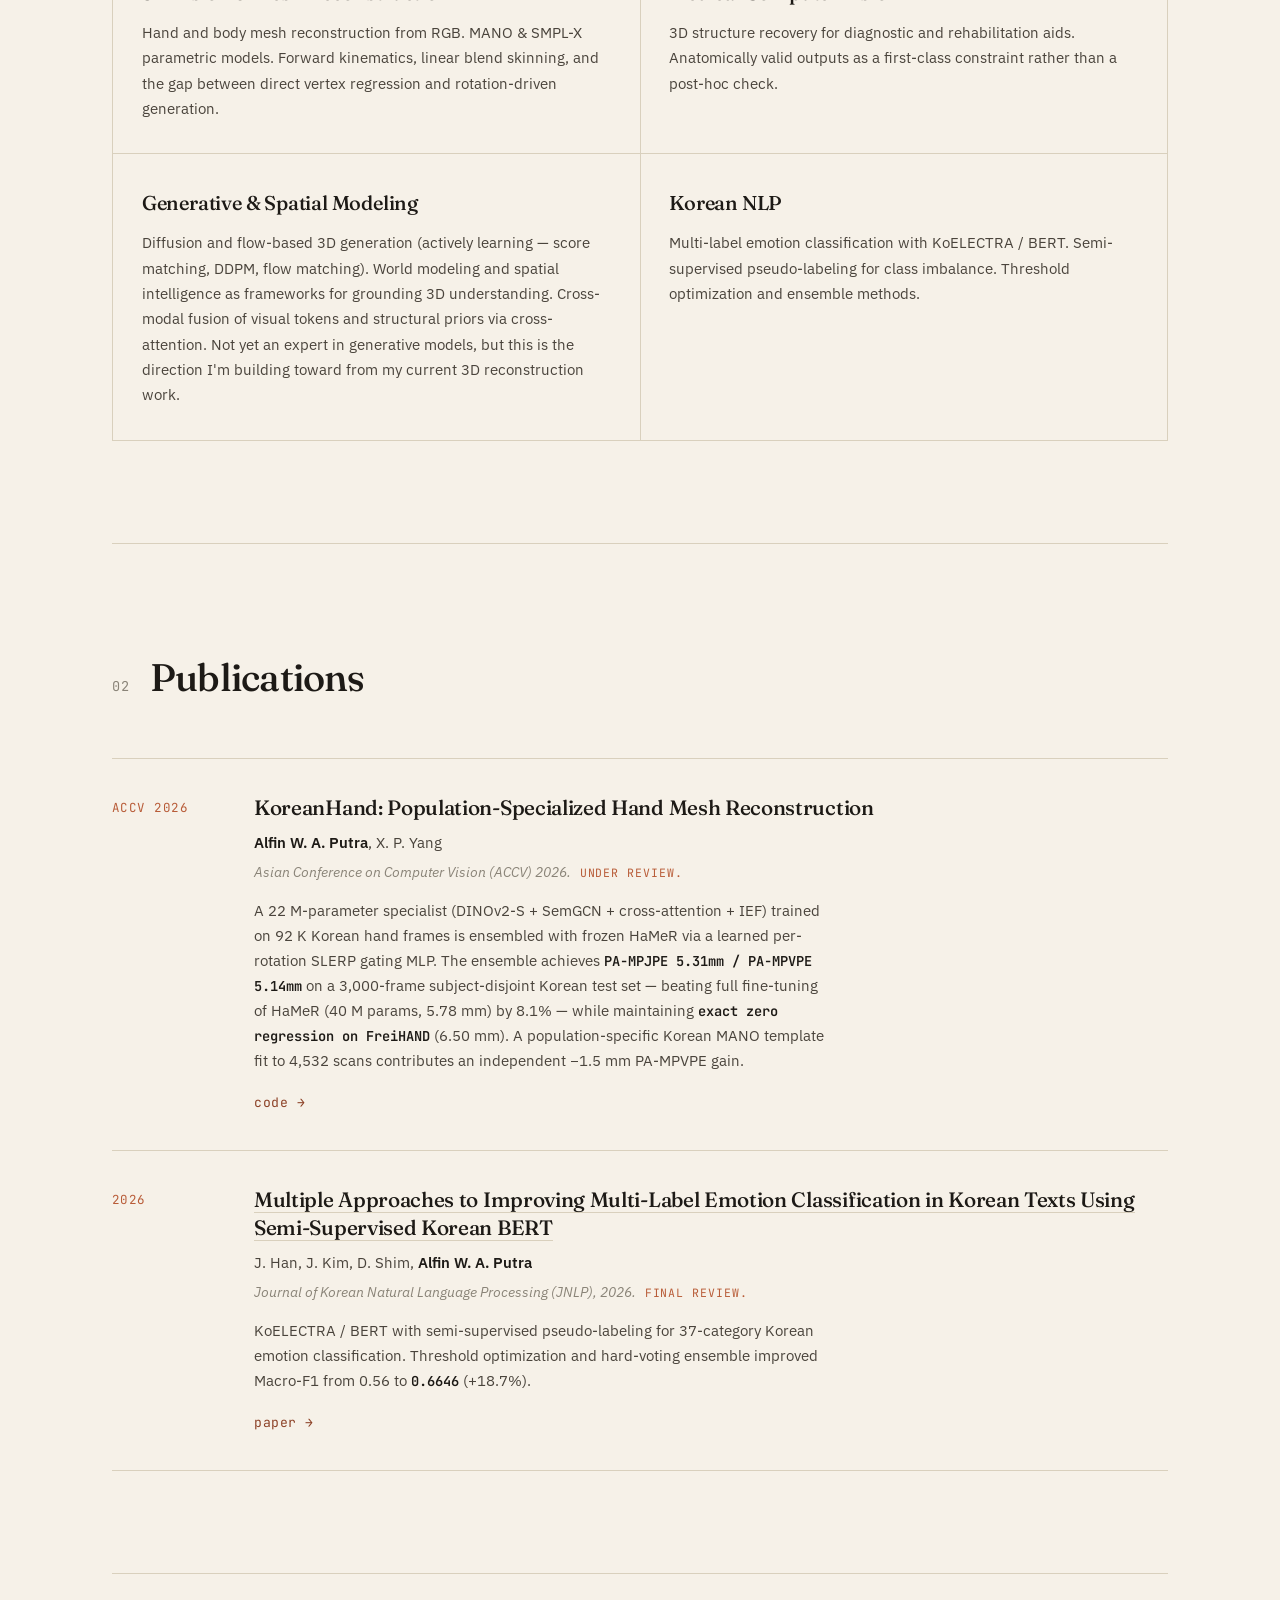
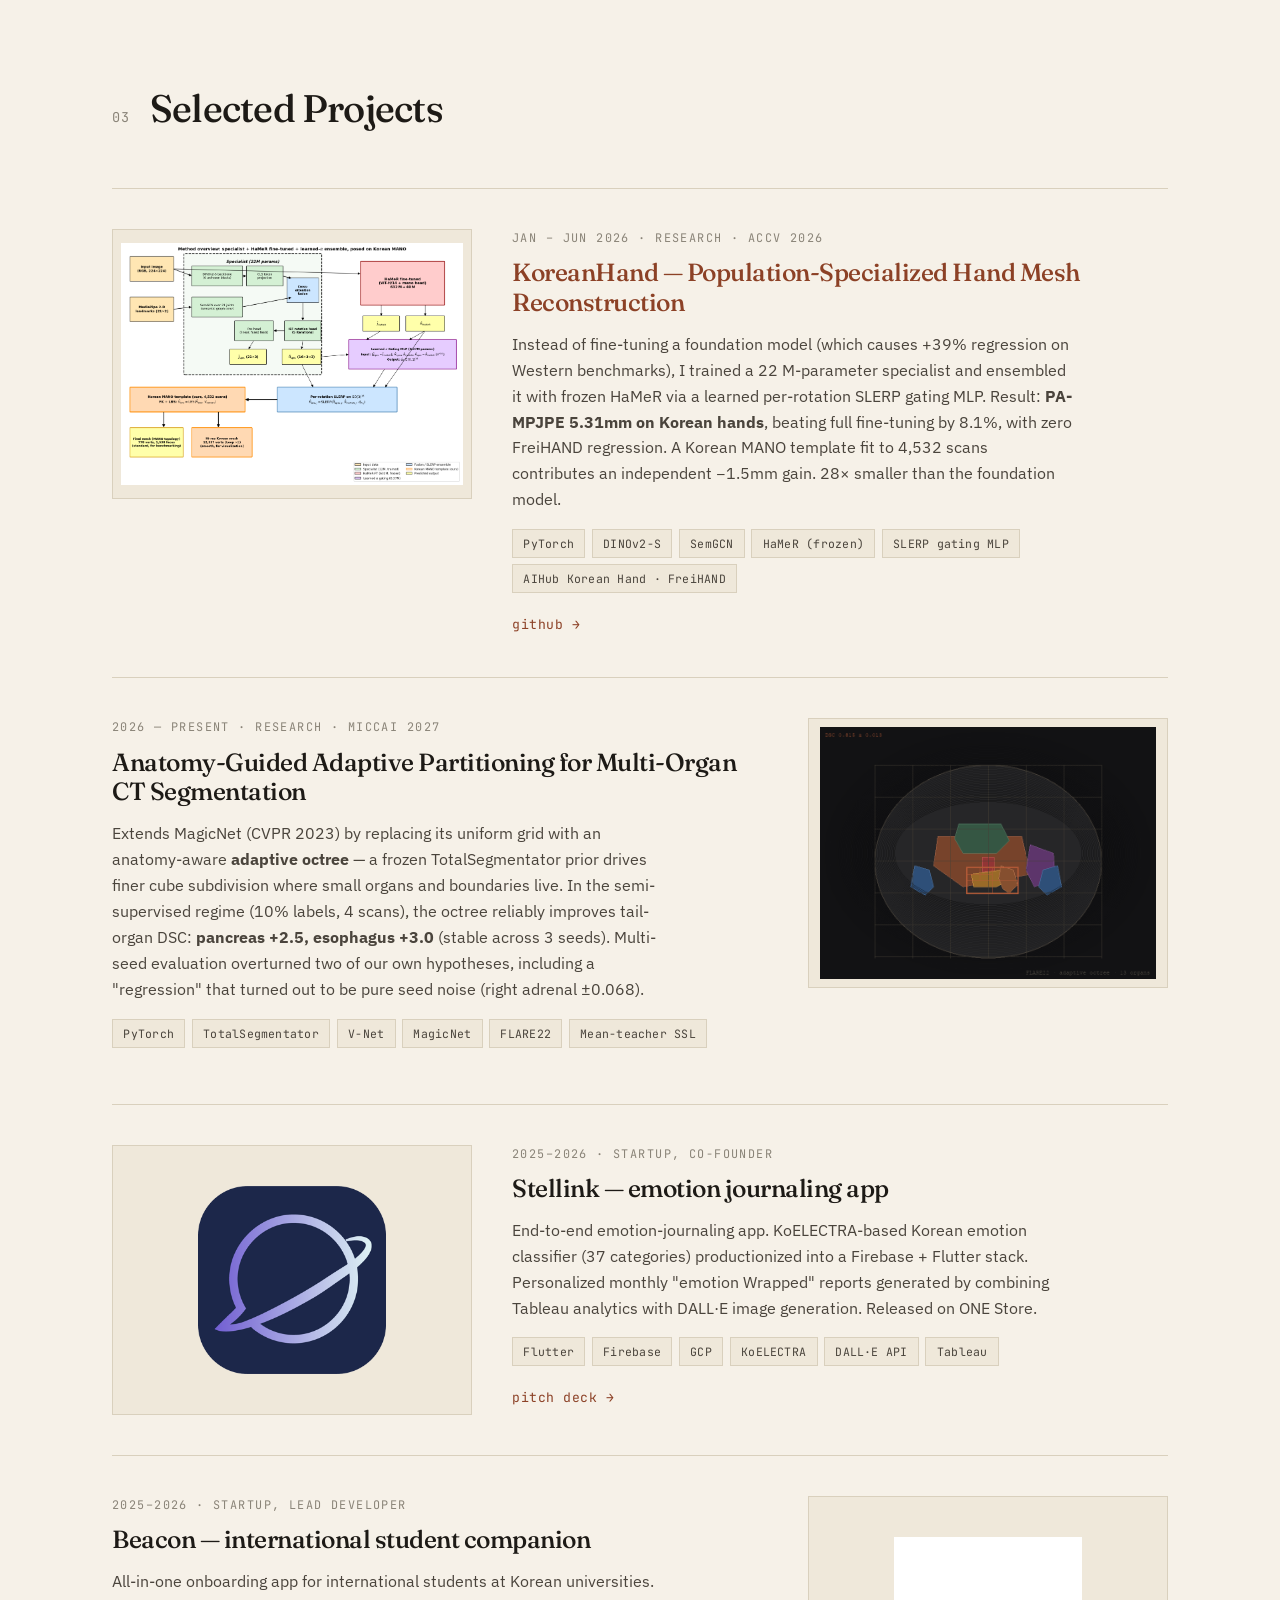
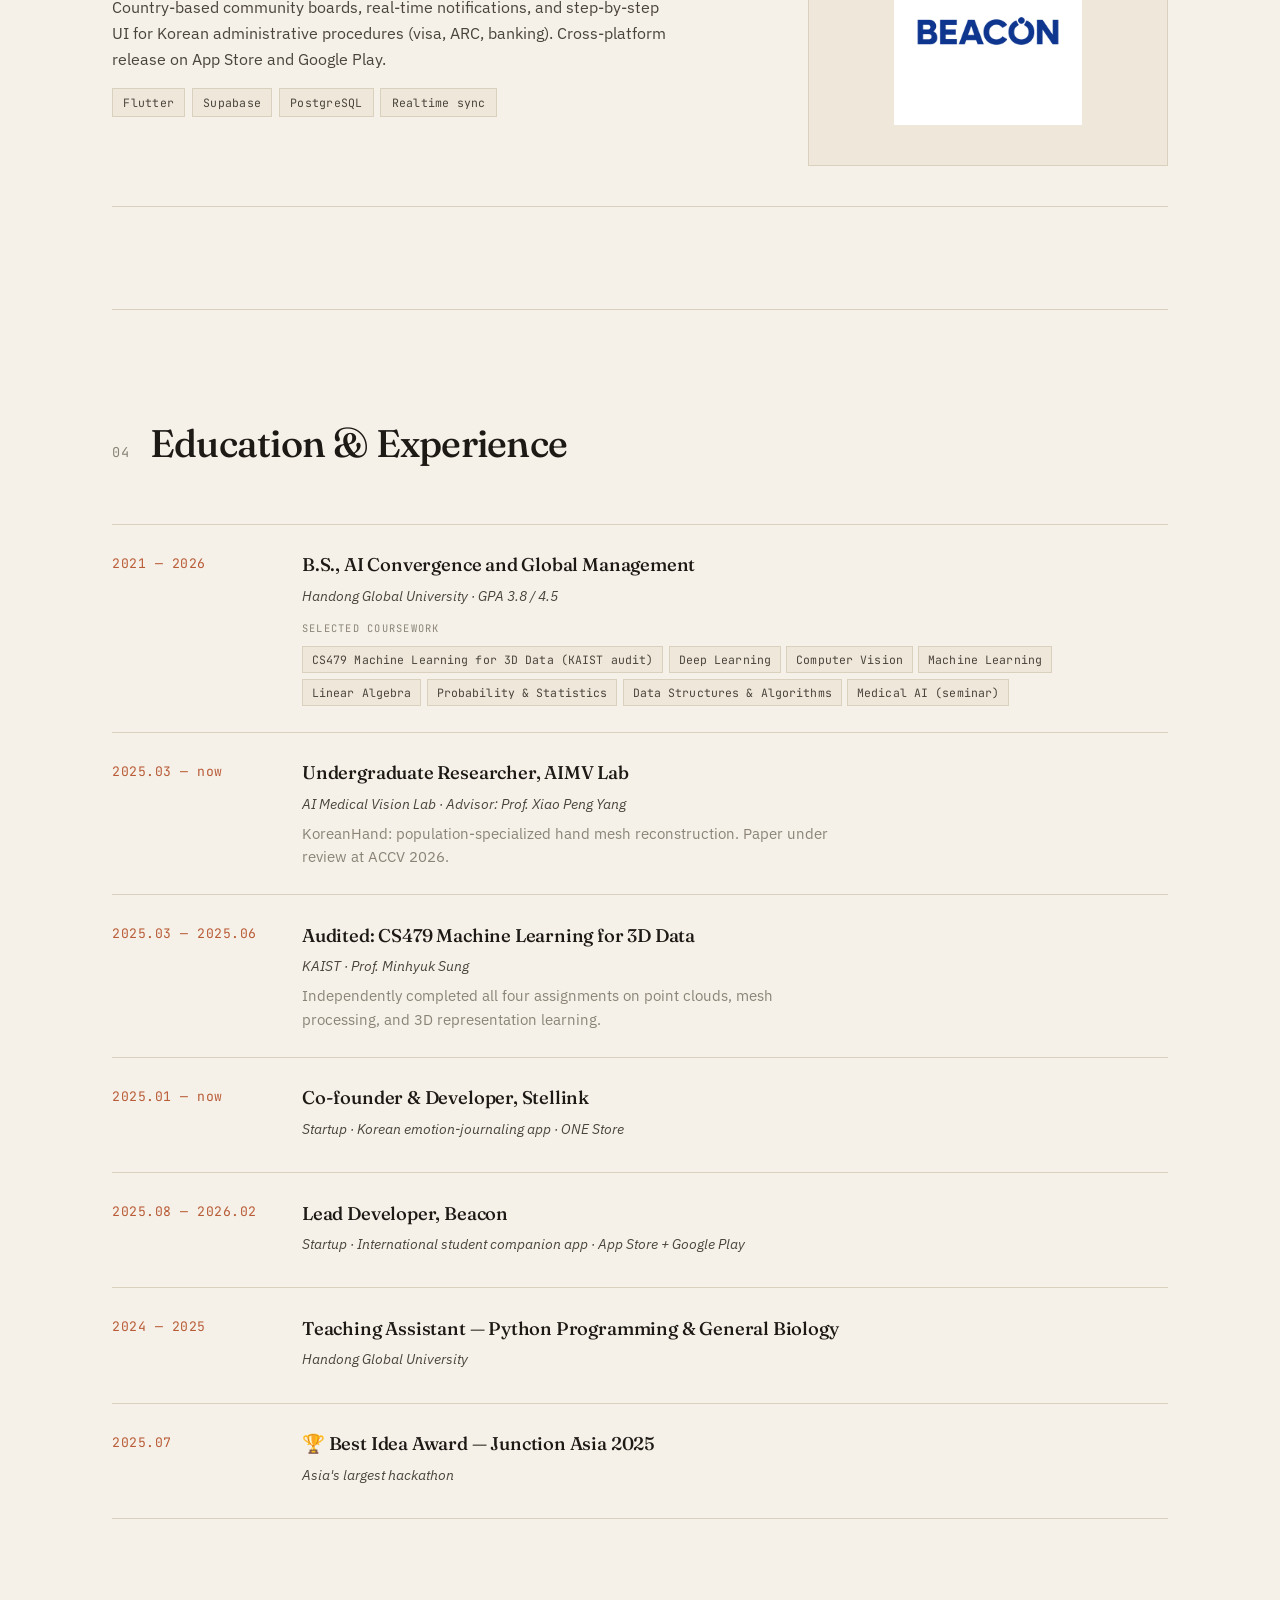
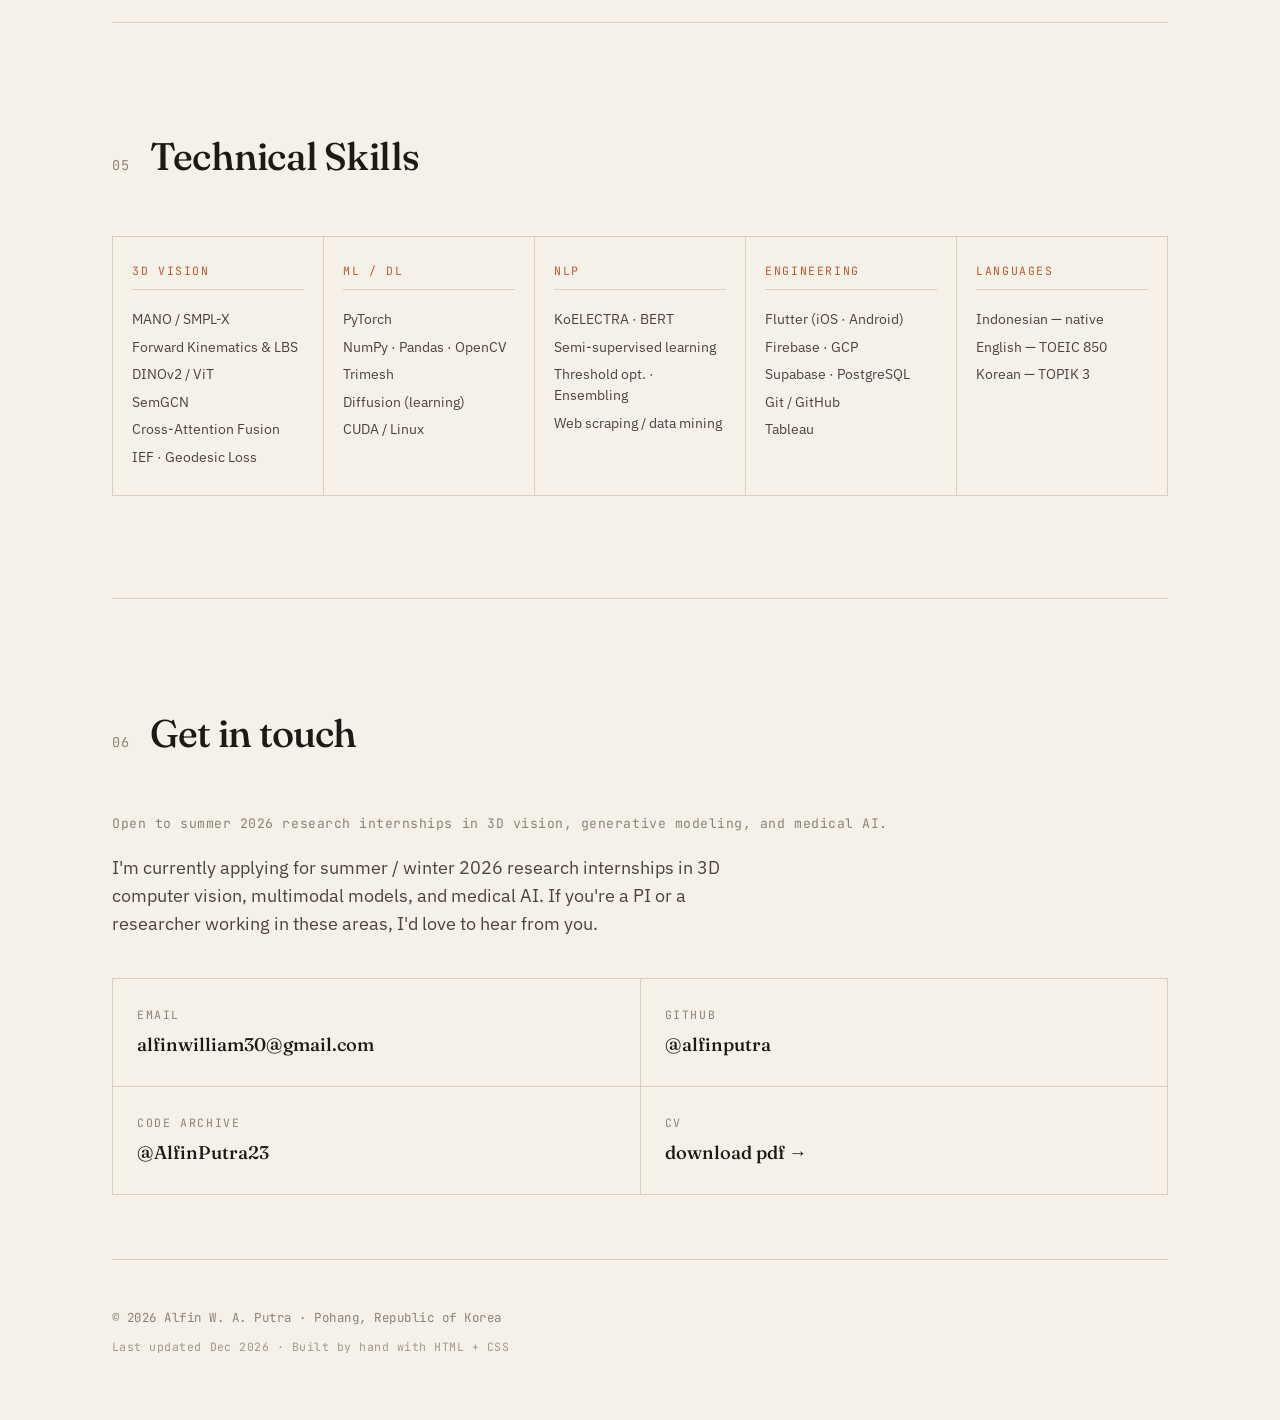
==== commit c762ce2f: "feat: polish pass — research statement, my role, reproducibility, coursework index.html: - CTA: 'Dow" ====
--- a/index.html
+++ b/index.html
@@ -73,7 +73,7 @@
 
           <div class="cta-row">
             <a href="assets/cv/Alfin_Putra_CV.pdf" class="cta primary" target="_blank">
-              <span>Download CV</span>
+              <span>Academic CV (EN)</span>
               <svg width="14" height="14" viewBox="0 0 24 24" fill="none" stroke="currentColor" stroke-width="2" aria-hidden="true"><path d="M12 5v14M5 12l7 7 7-7"/></svg>
             </a>
             <a href="assets/cv/Alfin_Putra_Resume_KR.pdf" class="cta" download>
@@ -120,6 +120,31 @@
         <span class="highlight-text">
           Co-author, <strong>JNLP 2026</strong> — Korean multi-label emotion classification
         </span>
+      </div>
+    </section>
+
+    <!-- ================== RESEARCH STATEMENT ================== -->
+    <section class="section rs-section is-visible">
+      <div class="rs-grid">
+        <div class="rs-statement">
+          <span class="rs-label">research direction</span>
+          <p>
+            I work on <strong>anatomically grounded 3D reconstruction</strong> — models that respect body structure,
+            kinematics, and deployment constraints, not just minimise pixel error.
+            My current direction connects 3D hand reconstruction, population-specific morphology, and medical / rehabilitation AI.
+            Long term I want to build systems where anatomical validity is a first-class constraint,
+            not a post-hoc check.
+          </p>
+        </div>
+        <div class="rs-pi">
+          <span class="rs-label">for PIs &amp; recruiters</span>
+          <ul class="rs-pi-list">
+            <li><span class="rs-pi-key">available</span> Summer 2026 research internship</li>
+            <li><span class="rs-pi-key">interests</span> 3D vision · generative 3D · medical AI</li>
+            <li><span class="rs-pi-key">skills</span> PyTorch · 3D reconstruction · MANO/SMPL-X · multi-seed evaluation</li>
+            <li><span class="rs-pi-key">contact</span> <a href="mailto:alfinwilliam30@gmail.com">alfinwilliam30@gmail.com</a></li>
+          </ul>
+        </div>
       </div>
     </section>
 
@@ -350,6 +375,17 @@
           <div class="tl-body">
             <h3>B.S., AI Convergence and Global Management</h3>
             <div class="tl-org">Handong Global University · GPA 3.8 / 4.5</div>
+            <div class="tl-courses">
+              <span class="tl-courses-label">selected coursework</span>
+              <span>CS479 Machine Learning for 3D Data (KAIST audit)</span>
+              <span>Deep Learning</span>
+              <span>Computer Vision</span>
+              <span>Machine Learning</span>
+              <span>Linear Algebra</span>
+              <span>Probability &amp; Statistics</span>
+              <span>Data Structures &amp; Algorithms</span>
+              <span>Medical AI (seminar)</span>
+            </div>
           </div>
         </div>
         <div class="tl-row">
--- a/assets/css/style.css
+++ b/assets/css/style.css
@@ -359,6 +359,86 @@
 }
 
 /* ============================================================
+   research statement + for PIs
+   ============================================================ */
+.rs-section {
+  padding: var(--section-pad) 0;
+  border-top: 1px solid var(--rule);
+}
+.rs-grid {
+  display: grid;
+  grid-template-columns: 1fr 1fr;
+  gap: 3rem;
+  align-items: start;
+}
+.rs-label {
+  display: block;
+  font-family: var(--mono);
+  font-size: .68rem;
+  letter-spacing: .16em;
+  text-transform: uppercase;
+  color: var(--accent);
+  margin-bottom: .8rem;
+}
+.rs-statement p {
+  font-size: 1.05rem;
+  color: var(--ink-soft);
+  line-height: 1.75;
+  max-width: 56ch;
+}
+.rs-statement p strong { color: var(--ink); }
+.rs-pi-list {
+  list-style: none;
+  display: flex;
+  flex-direction: column;
+  gap: .55rem;
+  font-size: .94rem;
+  color: var(--ink-soft);
+}
+.rs-pi-key {
+  font-family: var(--mono);
+  font-size: .72rem;
+  letter-spacing: .08em;
+  color: var(--ink-mute);
+  text-transform: uppercase;
+  display: inline-block;
+  width: 5.5rem;
+}
+@media (max-width: 720px) {
+  .rs-grid { grid-template-columns: 1fr; gap: 2rem; }
+}
+
+/* ============================================================
+   selected coursework (inside timeline)
+   ============================================================ */
+.tl-courses {
+  display: flex;
+  flex-wrap: wrap;
+  gap: .35rem;
+  margin-top: .75rem;
+  align-items: center;
+}
+.tl-courses-label {
+  font-family: var(--mono);
+  font-size: .65rem;
+  letter-spacing: .12em;
+  text-transform: uppercase;
+  color: var(--ink-mute);
+  margin-right: .4rem;
+  flex-basis: 100%;
+  margin-bottom: .2rem;
+}
+.tl-courses span:not(.tl-courses-label) {
+  font-family: var(--mono);
+  font-size: .72rem;
+  padding: .2rem .55rem;
+  background: var(--bg-alt);
+  border: 1px solid var(--rule);
+  color: var(--ink-soft);
+  letter-spacing: .01em;
+}
+
+/* ============================================================
    01 — research interests
    ============================================================ */
 .interests-grid {
